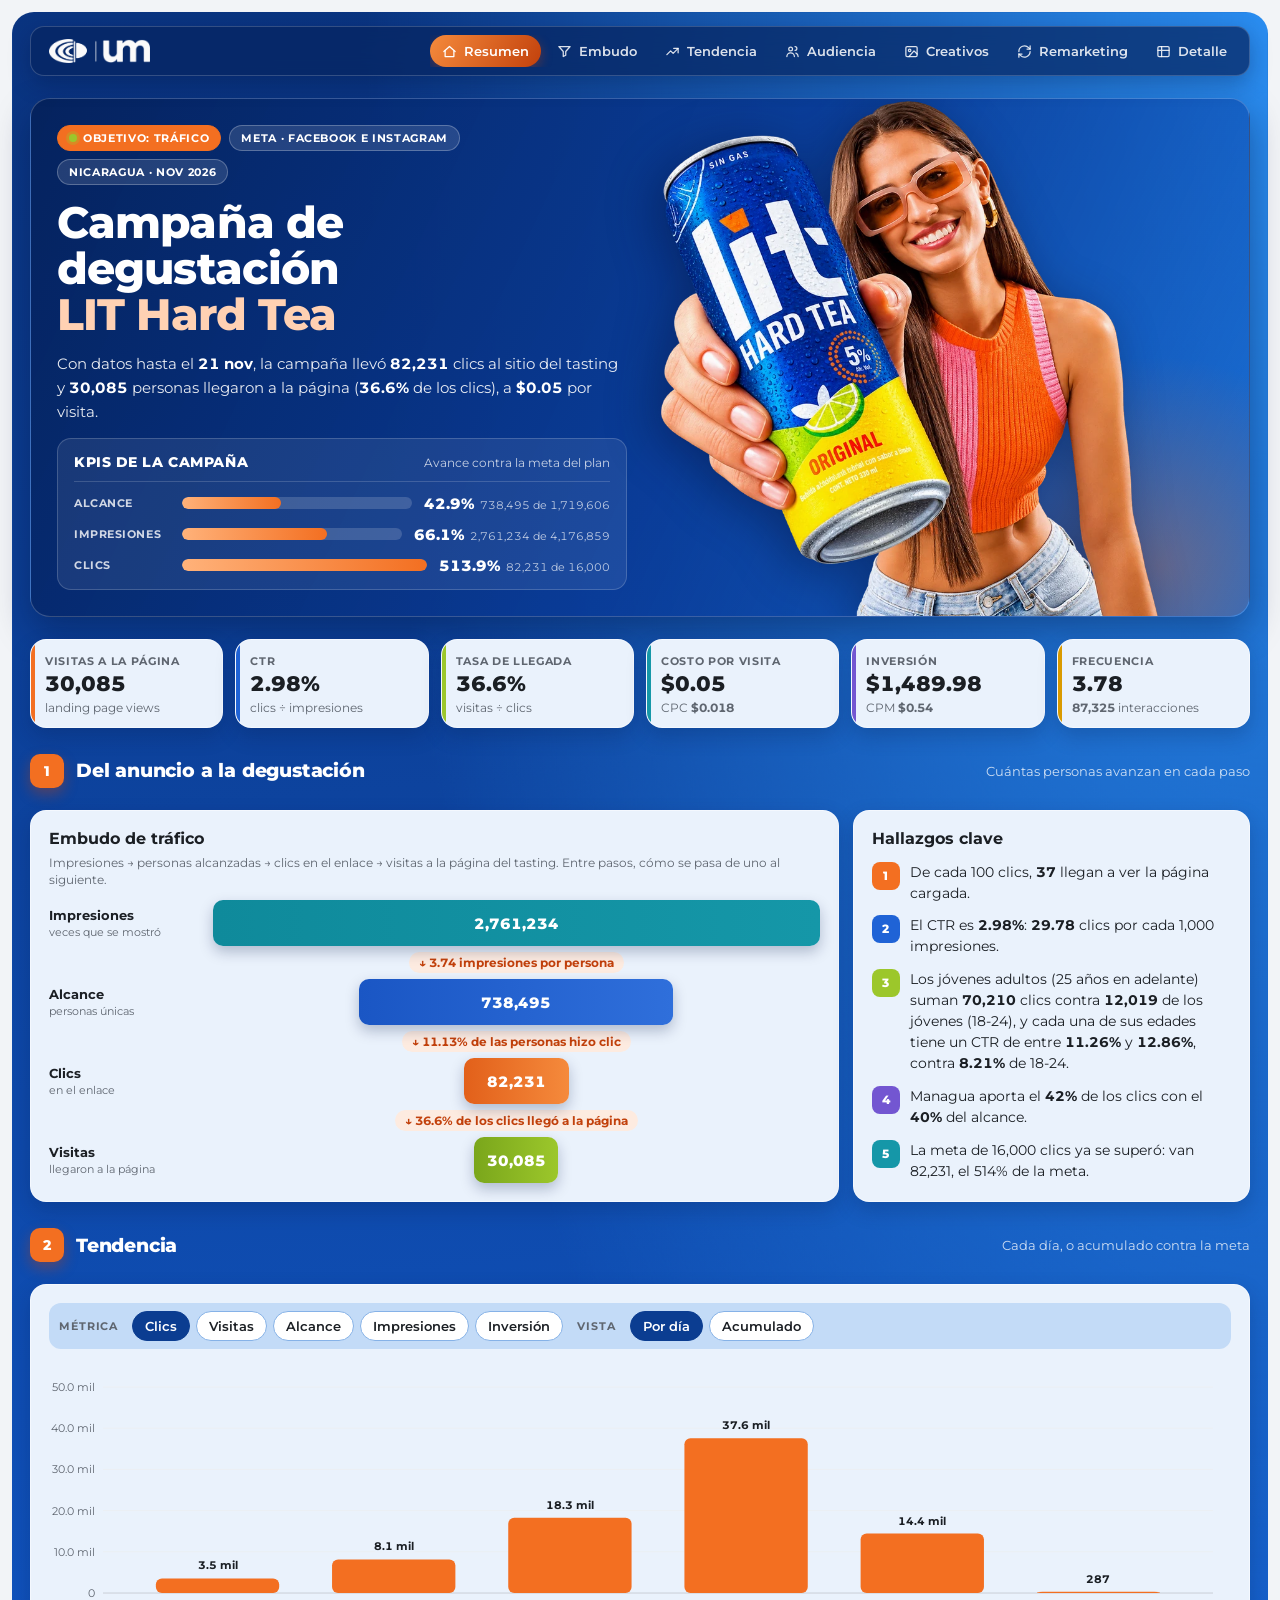
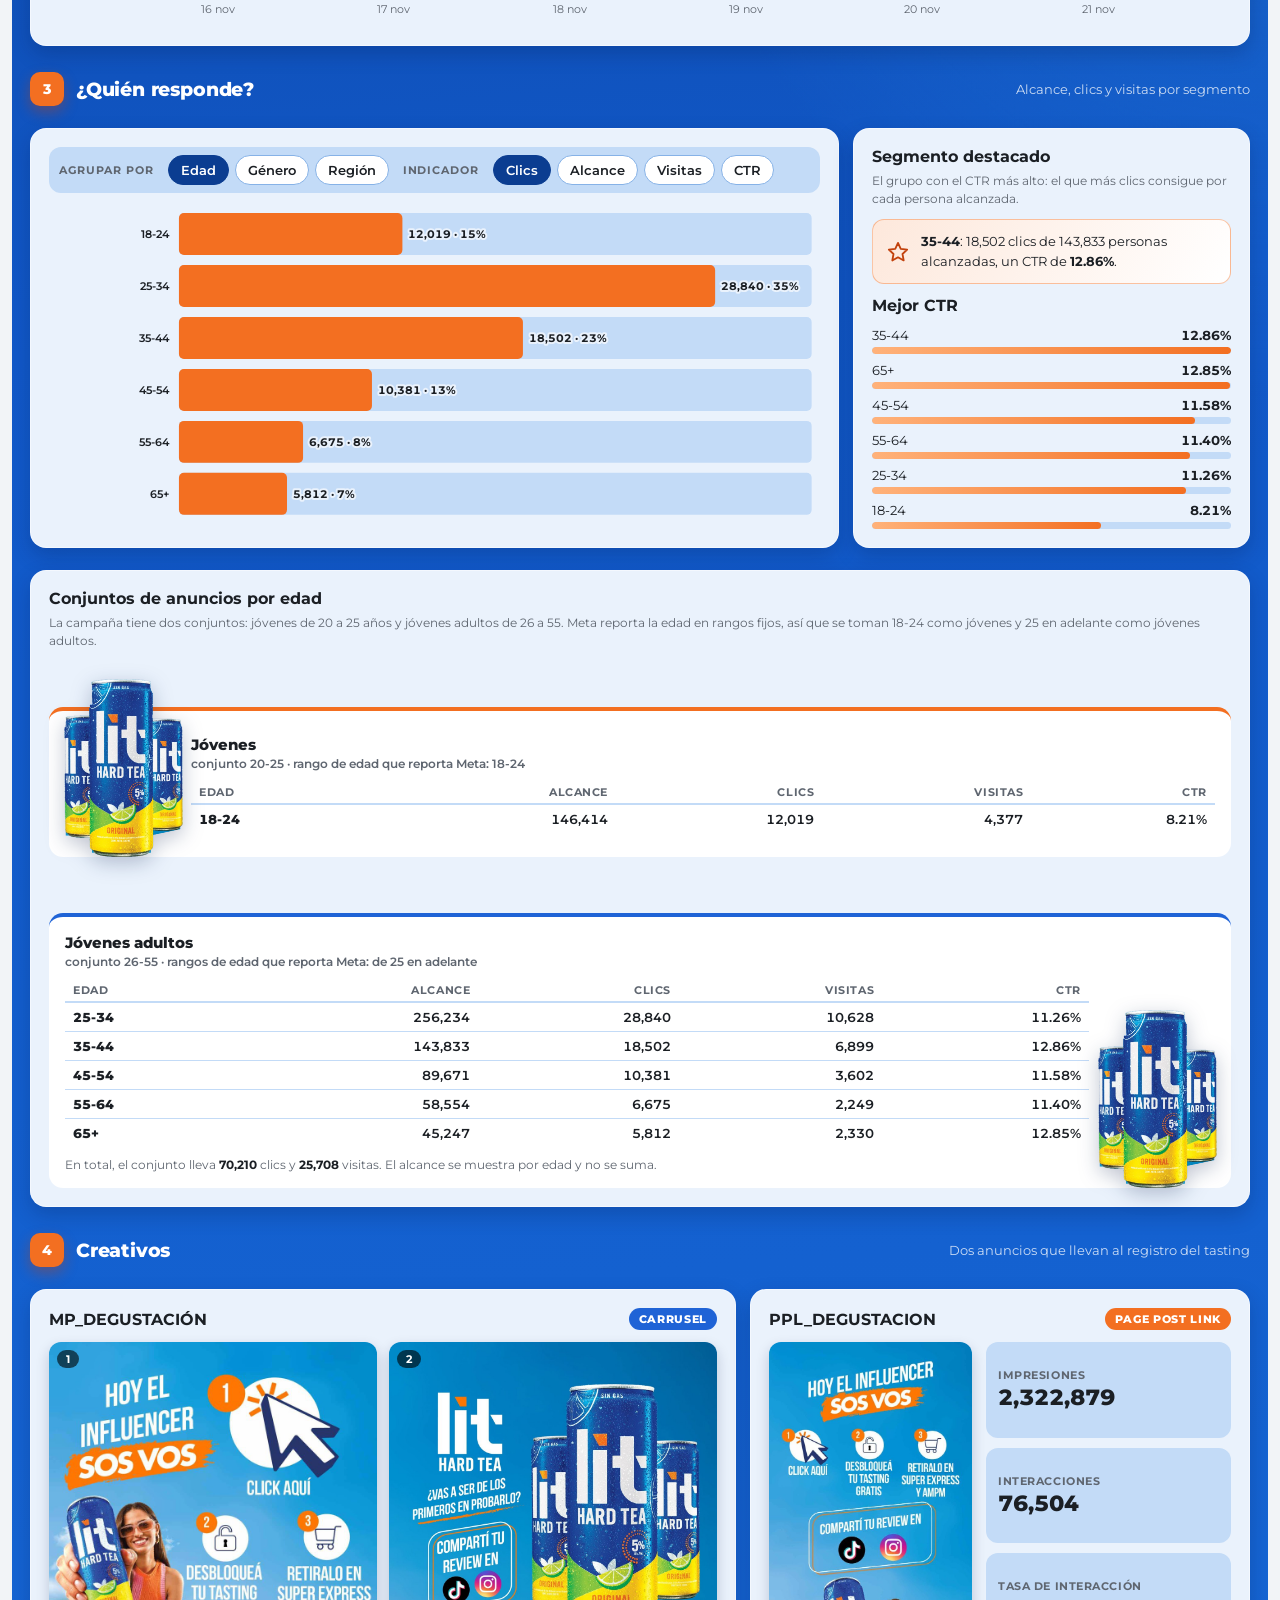
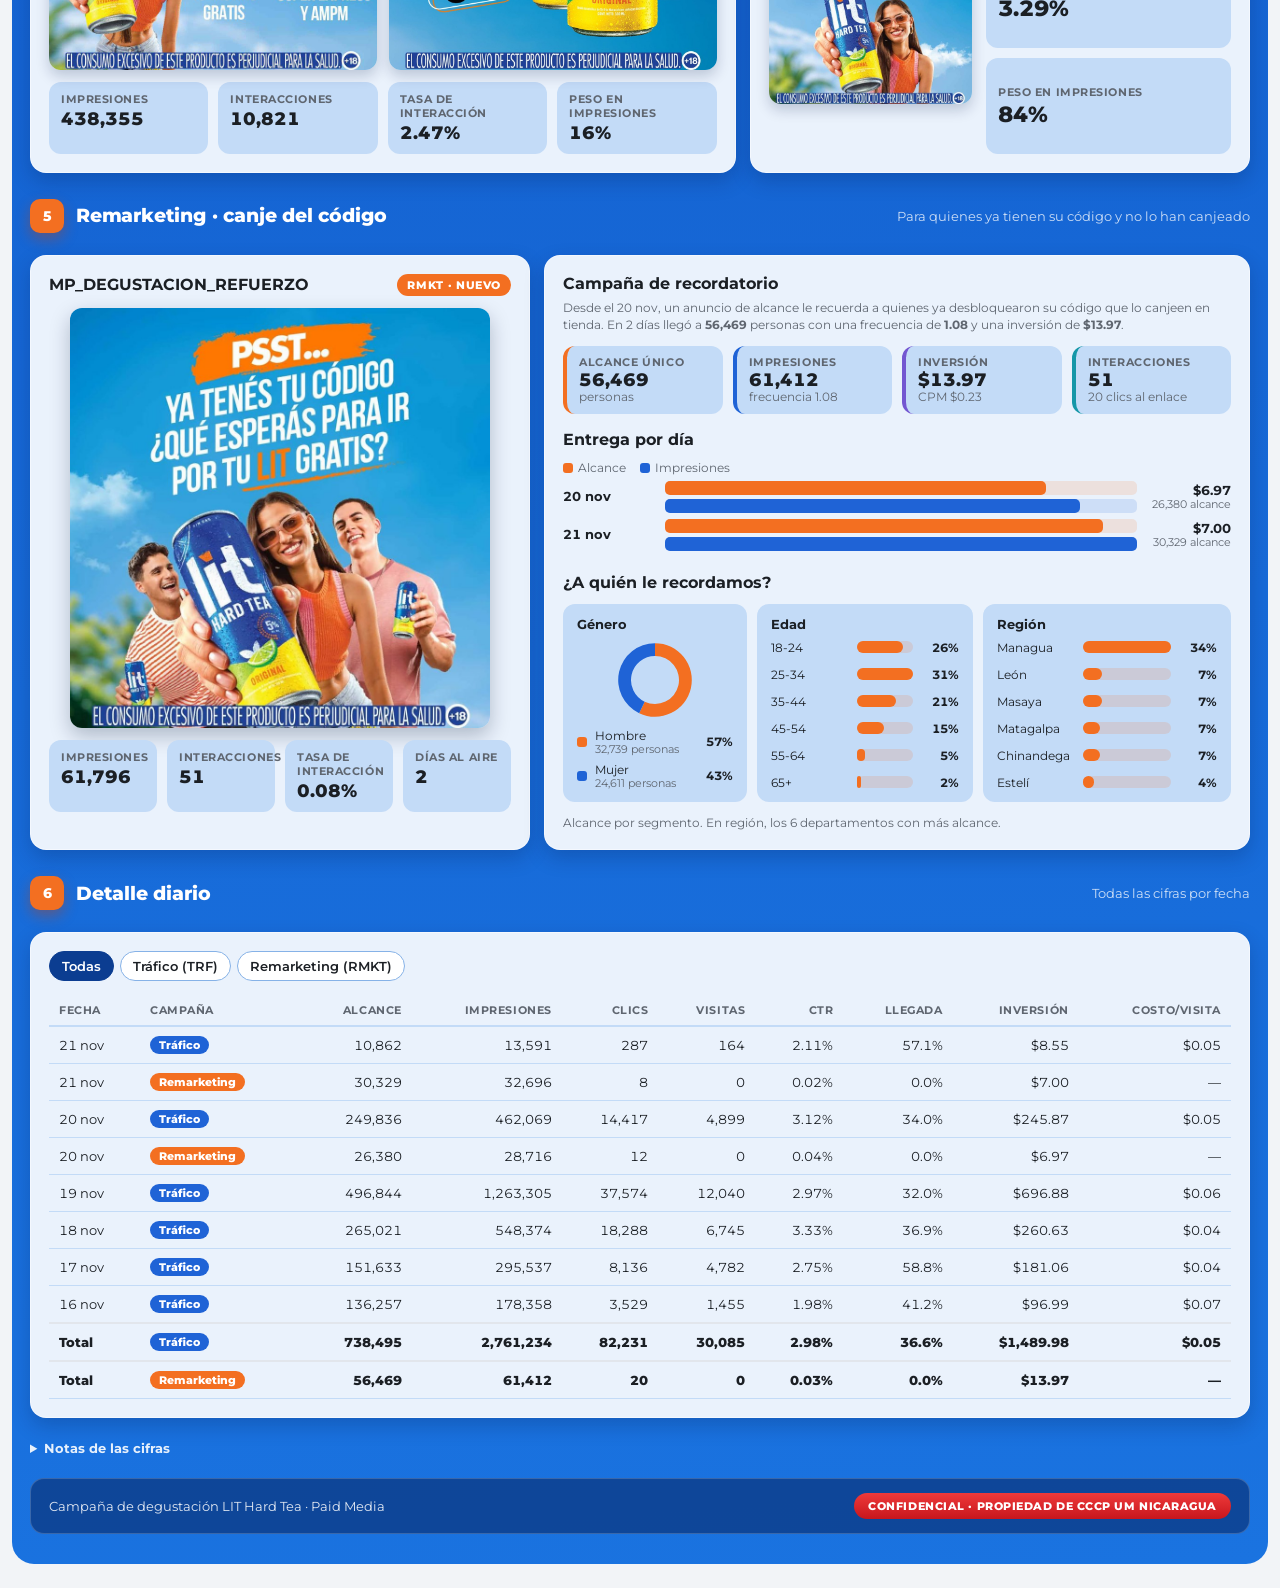
==== degustacion/index.html @ eb4fc333 "Degustación: etiqueta del PPL como Page Post Link Co-Authored-By: Claude Opus 5.5 <noreply@anthropic" ====
<!doctype html><html lang="es"><head><meta charset="utf-8"><meta name="viewport" content="width=device-width, initial-scale=1">
<title>Campaña de degustación LIT Hard Tea · CCCP UM</title>
<meta name="description" content="Resultados de la campaña de degustación (tráfico) de LIT Hard Tea en Facebook e Instagram, Nicaragua, noviembre 2026.">
<meta property="og:type" content="website">
<meta property="og:title" content="Campaña de degustación LIT Hard Tea · CCCP UM">
<meta property="og:description" content="Resultados de la campaña de degustación (tráfico) de LIT Hard Tea en Facebook e Instagram, Nicaragua, noviembre 2026.">
<meta property="og:image" content="https://alexanderperez0510like-cmyk.github.io/LIT-Hard-Tea/degustacion/vista-previa.jpg">
<meta property="og:image:width" content="1200">
<meta property="og:image:height" content="630">
<meta name="twitter:card" content="summary_large_image">
<meta name="robots" content="noindex,nofollow">
<link rel="preconnect" href="https://fonts.googleapis.com">
<link rel="preconnect" href="https://fonts.gstatic.com" crossorigin>
<link rel="stylesheet" href="https://fonts.googleapis.com/css2?family=Montserrat:wght@400;500;600;700;800&display=swap">
<style>
html, body, button, input, select, textarea, table, svg text { font-family: "Montserrat", system-ui, -apple-system, "Segoe UI", sans-serif; }

:root {
  --color-fg: #1b1f24; --color-fg-muted: #5f6670; --color-bg: #f2f4f7; --color-panel: #ffffff; --color-border-line: #e2e6ec;
  --color-ok: #1f9d55; --color-warn: #c98a00; --color-bad: #d64545;
  --font-anthropic-sans: "Montserrat", system-ui, -apple-system, "Segoe UI", sans-serif; --font-anthropic-serif: "Montserrat", system-ui, -apple-system, "Segoe UI", sans-serif;
  --cds-font-size-caption: 12px; --cds-font-size-body: 14px; --cds-font-size-heading: 16px; --cds-font-size-title: 30px; --cds-font-weight-medium: 600;
  --cds-gap-xs: 4px; --cds-gap-sm: 8px; --cds-gap-md: 14px; --cds-gap-lg: 22px; --cds-gap-xl: 32px;
  --cds-pad-xs: 4px; --cds-pad-sm: 8px; --cds-pad-md: 14px; --cds-pad-lg: 18px; --cds-pad-xl: 28px; --cds-radius: 10px;
  --cds-chart-muted: #b7bec8; --cds-chart-grid: #eceff3; --cds-chart-axis: #c9ced6; --cds-text-secondary: #5f6670;
  --cds-surface-popover: #ffffff; --cds-border: #e2e6ec; --cds-shadow-popover: 0 6px 20px rgba(20, 30, 50, .14);
  color-scheme: light;
}
@media (prefers-color-scheme: dark) {
  :root {
    --color-fg: #e8ebf0; --color-fg-muted: #9aa3ae; --color-bg: #0f1318; --color-panel: #171c23; --color-border-line: #29303a;
    --color-ok: #3cc47a; --color-warn: #e3a92b; --color-bad: #ef6b6b;
    --cds-chart-muted: #4a525d; --cds-chart-grid: #232a33; --cds-chart-axis: #39414c; --cds-text-secondary: #9aa3ae;
    --cds-surface-popover: #1f252d; --cds-border: #323a45; --cds-shadow-popover: 0 6px 20px rgba(0, 0, 0, .5);
    color-scheme: dark;
  }
}
html, body { margin: 0; background: var(--color-bg); color: var(--color-fg); font-family: var(--font-anthropic-sans); font-size: var(--cds-font-size-body); }
#dash-root { max-width: none; margin: 0; padding: 12px max(12px, env(safe-area-inset-right, 0px)) 24px max(12px, env(safe-area-inset-left, 0px)); }
.dash-skeleton { color: transparent !important; background: var(--color-border-line); border-radius: 4px; }
.lit-footer { margin-top: 24px; font-size: 12px; color: var(--color-fg-muted); text-align: center; }
</style></head><body><script src="d3.min.js"></script><script>
(() => {
  window.RMKT = {"diario": [{"fecha": "2026-11-20", "alcance": 26380, "impresiones": 28716, "interacciones": 30, "cpm": 0.24, "clics": 12, "visitas": 0, "costo": 6.97}, {"fecha": "2026-11-21", "alcance": 30329, "impresiones": 32696, "interacciones": 21, "cpm": 0.21, "clics": 8, "visitas": 0, "costo": 7.0}], "acumulado": {"alcance": 56469, "frecuencia": 1.08, "cpm": 0.23}, "creativos": [{"fecha": "2026-11-20", "anuncio": "MP_DEGUSTACION_REFUERZO", "alcance": 26380, "impresiones": 28717, "interacciones": 30}, {"fecha": "2026-11-21", "anuncio": "MP_DEGUSTACION_REFUERZO", "alcance": 30790, "impresiones": 33079, "interacciones": 21}], "audiencia": [{"dimension": "Género", "segmento": "Hombre", "alcance": 32739, "clics": 11}, {"dimension": "Género", "segmento": "Mujer", "alcance": 24611, "clics": 8}, {"dimension": "Género", "segmento": "Desconocido", "alcance": 200, "clics": 1}, {"dimension": "Edad", "segmento": "25-34", "alcance": 18327, "clics": 3}, {"dimension": "Edad", "segmento": "18-24", "alcance": 15201, "clics": 10}, {"dimension": "Edad", "segmento": "35-44", "alcance": 12710, "clics": 5}, {"dimension": "Edad", "segmento": "45-54", "alcance": 8825, "clics": 1}, {"dimension": "Edad", "segmento": "55-64", "alcance": 2813, "clics": 1}, {"dimension": "Edad", "segmento": "65+", "alcance": 1355, "clics": 0}, {"dimension": "Región", "segmento": "Managua", "alcance": 20335, "clics": 7}, {"dimension": "Región", "segmento": "León", "alcance": 4402, "clics": 0}, {"dimension": "Región", "segmento": "Masaya", "alcance": 4400, "clics": 2}, {"dimension": "Región", "segmento": "Matagalpa", "alcance": 4087, "clics": 4}, {"dimension": "Región", "segmento": "Chinandega", "alcance": 3916, "clics": 0}, {"dimension": "Región", "segmento": "Estelí", "alcance": 2525, "clics": 1}, {"dimension": "Región", "segmento": "Rivas", "alcance": 2296, "clics": 0}, {"dimension": "Región", "segmento": "Nueva Segovia", "alcance": 2250, "clics": 0}, {"dimension": "Región", "segmento": "Granada", "alcance": 2245, "clics": 2}, {"dimension": "Región", "segmento": "RACCN", "alcance": 2229, "clics": 0}, {"dimension": "Región", "segmento": "RACCS", "alcance": 2078, "clics": 1}, {"dimension": "Región", "segmento": "Jinotega", "alcance": 1978, "clics": 0}, {"dimension": "Región", "segmento": "Carazo", "alcance": 1914, "clics": 1}, {"dimension": "Región", "segmento": "Chontales", "alcance": 1865, "clics": 1}, {"dimension": "Región", "segmento": "Boaco", "alcance": 1331, "clics": 0}, {"dimension": "Región", "segmento": "Madriz", "alcance": 947, "clics": 0}, {"dimension": "Región", "segmento": "Río San Juan", "alcance": 756, "clics": 1}]};
  const RAW = {"diario": "fecha,campana,alcance,impresiones,interacciones,cpm,clics,visitas,costo_por_visita,costo\n2026-11-16,CCN_LIT_TRF_DEGUSTACION_NOV_2026,136257,178358,3878,0.54,3529,1455,0.07,96.99\n2026-11-17,CCN_LIT_TRF_DEGUSTACION_NOV_2026,151633,295537,9065,0.61,8136,4782,0.04,181.06\n2026-11-18,CCN_LIT_TRF_DEGUSTACION_NOV_2026,265021,548374,19366,0.48,18288,6745,0.04,260.63\n2026-11-19,CCN_LIT_TRF_DEGUSTACION_NOV_2026,496844,1263305,39600,0.55,37574,12040,0.06,696.88\n2026-11-20,CCN_LIT_TRF_DEGUSTACION_NOV_2026,249836,462069,15106,0.53,14417,4899,0.05,245.87\n2026-11-21,CCN_LIT_TRF_DEGUSTACION_NOV_2026,10862,13591,310,0.63,287,164,0.05,8.55\n", "acumulado": "alcance_unico,frecuencia,cpm\n738495,3.78,0.54\n", "creativos": "fecha,anuncio,alcance,impresiones,interacciones\n2026-11-16,MP_DEGUSTACIÓN,58299,67742,609\n2026-11-16,MP_DEGUSTACIÓN,31329,34682,943\n2026-11-16,PPL_DEGUSTACION,57203,75934,2326\n2026-11-17,MP_DEGUSTACIÓN,26163,29350,709\n2026-11-17,MP_DEGUSTACIÓN,24147,26725,793\n2026-11-17,PPL_DEGUSTACION,141406,239462,7563\n2026-11-18,MP_DEGUSTACIÓN,28394,32826,1054\n2026-11-18,MP_DEGUSTACIÓN,30545,35836,1256\n2026-11-18,PPL_DEGUSTACION,285219,479712,17056\n2026-11-19,MP_DEGUSTACIÓN,46626,56258,1647\n2026-11-19,MP_DEGUSTACIÓN,77489,92344,2286\n2026-11-19,PPL_DEGUSTACION,558128,1114703,35667\n2026-11-20,MP_DEGUSTACIÓN,25077,28816,625\n2026-11-20,MP_DEGUSTACIÓN,24977,29089,842\n2026-11-20,PPL_DEGUSTACION,245982,404164,13639\n2026-11-21,MP_DEGUSTACIÓN,3861,4687,57\n2026-11-21,PPL_DEGUSTACION,7209,8904,253\n", "audiencia": "dimension,segmento,alcance,clics,visitas\nGénero,Mujer,407200,45715,16007\nGénero,Hombre,331098,36123,13915\nGénero,Desconocido,3752,393,163\nEdad,25-34,256234,28840,10628\nEdad,18-24,146414,12019,4377\nEdad,35-44,143833,18502,6899\nEdad,45-54,89671,10381,3602\nEdad,55-64,58554,6675,2249\nEdad,65+,45247,5812,2330\nRegión,Managua,305727,34867,0\nRegión,Masaya,61656,7294,0\nRegión,León,51451,5544,0\nRegión,Chinandega,45288,4650,0\nRegión,Matagalpa,42078,4272,0\nRegión,Estelí,30946,3007,0\nRegión,Rivas,28618,2923,0\nRegión,Granada,28488,3186,0\nRegión,Carazo,25266,2498,0\nRegión,Chontales,23713,1986,0\nRegión,RACCS,23324,2263,0\nRegión,RACCN,20487,2707,0\nRegión,Nueva Segovia,20028,2117,0\nRegión,Jinotega,19177,1984,0\nRegión,Boaco,13814,1334,0\nRegión,Madriz,8529,796,0\nRegión,Río San Juan,7626,785,0\nRegión,Desconocido,148,18,0\n"};
  const DS = {};
  for (const k in RAW) DS[k] = d3.csvParse(RAW[k]);
  const calcs = [], draws = {}, onDatas = [];
  window.dash = {
    colors: ['var(--lit-blue)', 'var(--lit-orange)', 'var(--lit-green)', 'var(--lit-purple)', 'var(--lit-amber)'],
    calc: (id, o) => calcs.push([id, o]),
    loader: () => {},
    data: (id) => DS[id] === undefined ? { status: 'missing', data: [] } : { status: 'ok', data: DS[id] },
    draw: (name, fn) => { if (fn === undefined) { document.querySelectorAll('[data-draw="' + name + '"]').forEach((el) => draws[name] && draws[name](el)); return; } draws[name] = typeof fn === 'function' ? fn : (fn.update || fn.mount); },
    onData: (fn) => onDatas.push(fn),
    setLink: () => {}, params: () => ({}), setParams: () => {}, resetParams: () => {}, refresh: () => {}
  };
  const drawAll = () => {
    onDatas.forEach((fn) => fn());
    document.querySelectorAll('[data-draw]').forEach((el) => {
      if (el.closest('[hidden]')) return;
      const fn = draws[el.dataset.draw];
      if (fn) { try { fn(el); el.classList.remove('dash-skeleton'); } catch (e) { console.error(el.dataset.draw, e); } }
    });
  };
  window.addEventListener('DOMContentLoaded', () => {
    for (const [id, o] of calcs) DS[id] = o.fn(...o.inputs.map((i) => DS[i] ?? []));
    drawAll();
    let w = window.innerWidth, t;
    window.addEventListener('resize', () => { clearTimeout(t); t = setTimeout(() => { if (window.innerWidth !== w) { w = window.innerWidth; drawAll(); } }, 150); });
  });
})();
</script><div id="dash-root"><meta name="dash-one-writer">
<link rel="stylesheet" href="assets.css?v=1117c">
<style>
@import url('https://fonts.googleapis.com/css2?family=Montserrat:wght@400;500;600;700;800&display=swap');
.dg { --font-anthropic-sans: "Montserrat", system-ui, -apple-system, "Segoe UI", sans-serif; --font-anthropic-serif: var(--font-anthropic-sans);
  --dg-fb: #1877f2; --dg-ig: #d62976; --dg-or: #f36f21; --dg-or2: #c2410c; --dg-lime: #9cc72b; --dg-blue: #1f63d6; --dg-navy: #0b3d91; --dg-teal: #1597a8; --dg-purple: #7356d1; --dg-amber: #d99a00;
  --dg-panel: color-mix(in srgb, var(--color-panel) 90%, #2a7de1); --dg-track: color-mix(in srgb, var(--color-panel) 72%, #2a7de1); --dg-r: 16px;
  font-family: var(--font-anthropic-sans); color: var(--color-fg); container-type: inline-size; position: relative; isolation: isolate;
  background: radial-gradient(120% 70% at 100% 0%, #2a8df0 0%, rgba(42, 141, 240, 0) 60%), linear-gradient(175deg, #0a3480 0%, #1158c8 40%, #1a73e0 100%);
  border-radius: 22px; padding: 14px 18px 30px; display: flex; flex-direction: column; gap: 22px; }
.dg *, .dg *::before, .dg *::after { box-sizing: border-box; }
.dg button, .dg select { font-family: inherit; }
.dg-top { position: sticky; top: env(safe-area-inset-top, 0px); z-index: 6; display: flex; align-items: center; gap: 14px; padding: 8px 10px 8px 16px; border-radius: 14px; background: rgba(6, 36, 96, .72); backdrop-filter: blur(10px); -webkit-backdrop-filter: blur(10px); border: 1px solid rgba(255, 255, 255, .18); box-shadow: 0 8px 22px rgba(2, 18, 60, .3); }
.dg-logo { width: 104px; aspect-ratio: 480 / 114; flex: none; background-size: contain; background-repeat: no-repeat; background-position: center; }
.dg-links { display: flex; gap: 4px; overflow-x: auto; scrollbar-width: none; margin-left: auto; }
.dg-links::-webkit-scrollbar { display: none; }
.dg-link { display: inline-flex; align-items: center; gap: 7px; white-space: nowrap; padding: 8px 12px; border-radius: 999px; color: rgba(255, 255, 255, .86); text-decoration: none; font-size: 13px; font-weight: 600; }
.dg-link svg { width: 15px; height: 15px; fill: none; stroke: currentColor; stroke-width: 2; stroke-linecap: round; stroke-linejoin: round; }
.dg-link:hover { background: rgba(255, 255, 255, .12); color: #fff; }
.dg-link.on { background: linear-gradient(120deg, #f58a3c, var(--dg-or2)); color: #fff; box-shadow: 0 4px 12px rgba(194, 65, 12, .4); }
.dg-link:focus-visible, .dg-chip:focus-visible, .dg-car-btn:focus-visible, .dg-dot:focus-visible { outline: 2px solid #fff; outline-offset: 2px; }
@container (max-width: 760px) { .dg-logo { width: 78px; } .dg-link span { display: none; } .dg-link { padding: 8px 10px; } }
.dg-hero { scroll-margin-top: 80px; display: grid; grid-template-columns: minmax(0, 1fr) minmax(0, 1fr); gap: 26px; align-items: center; padding: 26px; border-radius: 20px; position: relative; overflow: hidden;
  background: linear-gradient(115deg, rgba(5, 34, 92, .96) 0%, rgba(9, 58, 150, .9) 55%, rgba(18, 98, 205, .55) 100%); border: 1px solid rgba(255, 255, 255, .2); box-shadow: 0 14px 34px rgba(2, 18, 60, .38); }
.dg-hero::after { content: ""; position: absolute; right: -120px; bottom: -160px; width: 420px; height: 420px; border-radius: 50%; background: radial-gradient(closest-side, rgba(243, 111, 33, .35), rgba(243, 111, 33, 0)); z-index: 0; pointer-events: none; }
.dg-hero > * { position: relative; z-index: 1; }
.dg-hero-txt { display: flex; flex-direction: column; gap: 14px; color: #fff; min-width: 0; }
.dg-badges { display: flex; flex-wrap: wrap; gap: 8px; }
.dg-badge { display: inline-flex; align-items: center; gap: 6px; padding: 5px 11px; border-radius: 999px; font-size: 11px; font-weight: 700; letter-spacing: .06em; text-transform: uppercase; background: rgba(255, 255, 255, .12); border: 1px solid rgba(255, 255, 255, .25); }
.dg-badge.or { background: var(--dg-or); border-color: var(--dg-or); }
.dg-badge i { width: 8px; height: 8px; border-radius: 50%; background: var(--dg-lime); box-shadow: 0 0 0 3px rgba(156, 199, 43, .3); }
.dg-h1 { margin: 0; font-size: clamp(26px, 4.4cqi, 44px); line-height: 1.05; font-weight: 800; letter-spacing: -.02em; }
.dg-h1 span { display: block; color: #ffd1b3; }
.dg-take { margin: 0; font-size: 15px; line-height: 1.6; color: rgba(255, 255, 255, .9); max-width: 62ch; }
.dg-take b { color: #fff; font-weight: 700; font-variant-numeric: tabular-nums; }
.dg-goals-box { display: flex; flex-direction: column; gap: 12px; background: rgba(255, 255, 255, .08); border: 1px solid rgba(255, 255, 255, .18); border-radius: 14px; padding: 14px 16px; }
.dg-goals-h { display: flex; align-items: baseline; justify-content: space-between; gap: 10px; flex-wrap: wrap; padding-bottom: 10px; border-bottom: 1px solid rgba(255, 255, 255, .16); }
.dg-goals-h span { font-size: 14px; font-weight: 800; letter-spacing: .04em; text-transform: uppercase; color: #fff; }
.dg-goals-h small { font-size: 12px; color: rgba(255, 255, 255, .75); }
.dg-goals { display: flex; flex-direction: column; gap: 12px; }
.dg-goal { display: grid; grid-template-columns: 96px minmax(0, 1fr) auto; gap: 12px; align-items: center; font-size: 12px; }
.dg-goal-l { font-weight: 700; letter-spacing: .05em; text-transform: uppercase; font-size: 11px; color: rgba(255, 255, 255, .8); }
.dg-goal-bar { position: relative; height: 12px; border-radius: 6px; background: rgba(255, 255, 255, .16); overflow: hidden; }
.dg-goal-bar > span { position: absolute; inset: 0 auto 0 0; border-radius: 6px; background: linear-gradient(90deg, #ffb27a, var(--dg-or)); }
.dg-goal-v { text-align: right; font-variant-numeric: tabular-nums; white-space: nowrap; }
.dg-goal-v b { font-size: 15px; font-weight: 800; color: #fff; margin-right: 6px; }
.dg-goal-v small { color: rgba(255, 255, 255, .72); font-size: 11px; }
@container (max-width: 560px) { .dg-goal { grid-template-columns: minmax(0, 1fr) auto; gap: 6px 10px; } .dg-goal-bar { grid-column: 1 / -1; grid-row: 2; } }
.dg-car { display: flex; flex-direction: column; align-items: center; gap: 12px; }
.dg-car-stage { position: relative; width: min(100%, 380px); aspect-ratio: 1 / 1; }
.dg-slide { position: absolute; inset: 0; border-radius: 16px; background-size: cover; background-position: center; border: 5px solid #fff; box-shadow: 0 18px 36px rgba(2, 18, 60, .5); opacity: 0; transform: translateX(14%) rotate(5deg) scale(.88); pointer-events: none; }
.dg-slide.on { opacity: 1; transform: none; pointer-events: auto; z-index: 2; }
.dg-slide.prev { opacity: .55; transform: translateX(-12%) rotate(-6deg) scale(.86); z-index: 1; }
@media (prefers-reduced-motion: no-preference) { .dg-slide { transition: transform .5s cubic-bezier(.2, .8, .2, 1), opacity .5s ease; } }
.dg-car-ctl { display: flex; align-items: center; gap: 12px; }
.dg-car-btn { width: 38px; height: 38px; border-radius: 50%; border: 0; background: #fff; color: var(--dg-navy); display: grid; place-items: center; cursor: pointer; box-shadow: 0 6px 14px rgba(2, 18, 60, .35); }
.dg-car-btn svg { width: 18px; height: 18px; fill: none; stroke: currentColor; stroke-width: 2.4; stroke-linecap: round; stroke-linejoin: round; }
.dg-dots { display: flex; gap: 8px; }
.dg-dot { width: 10px; height: 10px; padding: 0; border-radius: 999px; border: 0; background: rgba(255, 255, 255, .45); cursor: pointer; }
.dg-dot.on { width: 26px; background: var(--dg-or); }
.dg-car-cap { margin: 0; color: rgba(255, 255, 255, .85); font-size: 12px; text-align: center; }
@container (max-width: 820px) { .dg-hero { grid-template-columns: 1fr; padding: 20px; } .dg-car-stage { width: min(100%, 320px); } }
.dg-chica { position: absolute; right: 5%; bottom: 0; height: 100%; width: 45%; background-size: contain; background-repeat: no-repeat; background-position: center bottom; filter: drop-shadow(-10px 8px 24px rgba(2, 18, 60, .45)); pointer-events: none; }
@container (max-width: 820px) { .dg-chica { position: relative; right: auto; height: 300px; width: 100%; justify-self: center; margin: 0 0 -20px; } }
.dg-kpis { display: grid; grid-template-columns: repeat(6, minmax(0, 1fr)); gap: 12px; }
.dg-kpi { --c: var(--dg-blue); position: relative; overflow: hidden; background: var(--dg-panel); border: 1px solid rgba(255, 255, 255, .45); border-radius: var(--dg-r); padding: 14px 14px 12px; display: flex; flex-direction: column; gap: 4px; box-shadow: 0 8px 20px rgba(2, 24, 70, .22); min-width: 0; }
.dg-kpi::before { content: ""; position: absolute; left: 0; top: 0; bottom: 0; width: 4px; background: var(--c); }
.dg-kpi-l { font-size: 11px; font-weight: 700; letter-spacing: .06em; text-transform: uppercase; color: var(--color-fg-muted); }
.dg-kpi-v { font-size: 1.5rem; font-weight: 800; line-height: 1.15; font-variant-numeric: tabular-nums; }
.dg-kpi-s { font-size: 12px; color: var(--color-fg-muted); font-variant-numeric: tabular-nums; }
.k-or { --c: var(--dg-or); } .k-lime { --c: var(--dg-lime); } .k-teal { --c: var(--dg-teal); } .k-pur { --c: var(--dg-purple); } .k-amb { --c: var(--dg-amber); } .k-blue { --c: var(--dg-blue); }
@container (max-width: 980px) { .dg-kpis { grid-template-columns: repeat(3, minmax(0, 1fr)); } }
@container (max-width: 520px) { .dg-kpis { grid-template-columns: repeat(2, minmax(0, 1fr)); } }
.dg-sec { display: flex; align-items: center; gap: 12px; scroll-margin-top: 80px; margin-top: 4px; }
.dg-sec-n { width: 34px; height: 34px; flex: none; border-radius: 10px; display: grid; place-items: center; background: var(--dg-or); color: #fff; font-weight: 800; font-size: 14px; box-shadow: 0 6px 14px rgba(194, 65, 12, .4); }
.dg-sec h2 { margin: 0; color: #fff; font-size: 1.35rem; font-weight: 800; letter-spacing: -.01em; }
.dg-sec p { margin: 0 0 0 auto; color: rgba(255, 255, 255, .78); font-size: 13px; text-align: right; }
@container (max-width: 620px) { .dg-sec p { display: none; } }
.dg-grid { display: grid; grid-template-columns: repeat(12, minmax(0, 1fr)); gap: 14px; }
.g4 { grid-column: span 4; } .g5 { grid-column: span 5; } .g7 { grid-column: span 7; } .g8 { grid-column: span 8; } .g12 { grid-column: span 12; }
@container (max-width: 900px) { .g4, .g5, .g7, .g8 { grid-column: span 12; } }
.dg-card { background: var(--dg-panel); border: 1px solid rgba(255, 255, 255, .45); border-radius: var(--dg-r); padding: 18px; display: flex; flex-direction: column; gap: 12px; min-width: 0; box-shadow: 0 8px 20px rgba(2, 24, 70, .22); }
.dg-card h3 { margin: 0; font-size: 16px; font-weight: 700; }
.dg-sub { margin: -6px 0 0; font-size: 12px; color: var(--color-fg-muted); line-height: 1.45; }
.dg-ctl { display: flex; flex-wrap: wrap; gap: 8px 14px; align-items: center; background: var(--dg-track); border-radius: 12px; padding: 8px 10px; }
.dg-ctl-l { font-size: 11px; font-weight: 700; letter-spacing: .08em; text-transform: uppercase; color: var(--color-fg-muted); }
.dg-chips { display: flex; flex-wrap: wrap; gap: 6px; }
.dg-chip { border: 1px solid color-mix(in srgb, var(--color-border-line) 50%, #2a7de1); background: var(--color-panel); color: var(--color-fg); border-radius: 999px; padding: 6px 12px; font-size: 13px; font-weight: 600; cursor: pointer; }
.dg-chip:hover { border-color: var(--dg-or); }
.dg-chip[hidden] { display: none; }
.dg-sets { display: grid; grid-template-columns: repeat(2, minmax(0, 1fr)); gap: 12px; }
.dg-sets { margin-top: 46px; row-gap: 56px; grid-template-columns: 1fr !important; }
.dg-ed { width: 100%; border-collapse: collapse; font-size: 13px; font-variant-numeric: tabular-nums; }
.dg-ed th { text-align: right; font-size: 11px; font-weight: 700; letter-spacing: .05em; text-transform: uppercase; color: var(--color-fg-muted); padding: 4px 8px; border-bottom: 2px solid var(--dg-track); }
.dg-ed td { text-align: right; padding: 6px 8px; border-bottom: 1px solid var(--dg-track); font-weight: 600; }
.dg-ed th:first-child, .dg-ed td:first-child { text-align: left; }
.dg-ed td:first-child { font-weight: 800; }
.dg-ed tr:last-child td { border-bottom: 0; }
.dg-set-tot { margin: 0; font-size: 12px; color: var(--color-fg-muted); }
.dg-set-tot b { color: var(--color-fg); }
.dg-set { --fw: 140px; position: relative; border-radius: 14px; padding: 16px 16px 16px calc(var(--fw) + 22px); min-height: 150px; background: var(--color-panel); border-top: 4px solid var(--c); display: flex; align-items: center; }
.dg-set.der { padding: 16px calc(var(--fw) + 22px) 16px 16px; }
.dg-set-foto { position: absolute; left: 14px; bottom: 0; width: var(--fw); height: 178px; background-size: contain; background-repeat: no-repeat; background-position: center bottom; filter: drop-shadow(0 6px 10px rgba(2, 24, 70, .25)); pointer-events: none; }
.dg-set.der .dg-set-foto { left: auto; right: 14px; }
.dg-set-body { display: flex; flex-direction: column; gap: 10px; min-width: 0; flex: 1; }
.dg-rank { display: flex; flex-direction: column; gap: 8px; flex: 1; justify-content: space-evenly; }
.dg-rank-r { display: grid; grid-template-columns: minmax(0, 1fr) auto; gap: 4px 10px; align-items: center; font-size: 13px; }
.dg-rank-r b { font-variant-numeric: tabular-nums; }
.dg-rank-bar { grid-column: 1 / -1; height: 7px; border-radius: 4px; background: var(--dg-track); overflow: hidden; }
.dg-rank-bar span { display: block; height: 100%; border-radius: 4px; background: linear-gradient(90deg, #ffb27a, var(--dg-or)); }
.dg-set h4 { margin: 0; font-size: 15px; font-weight: 800; }
.dg-set h4 small { display: block; font-size: 12px; font-weight: 600; color: var(--color-fg-muted); margin-top: 2px; }
.dg-set-grid { display: grid; grid-template-columns: repeat(4, minmax(0, 1fr)); gap: 8px; }
.dg-set-grid span { display: flex; flex-direction: column; gap: 2px; font-size: 11px; font-weight: 700; letter-spacing: .04em; text-transform: uppercase; color: var(--color-fg-muted); }
.dg-set-grid b { font-size: 17px; font-weight: 800; color: var(--color-fg); letter-spacing: 0; text-transform: none; font-variant-numeric: tabular-nums; }
@container (max-width: 700px) { .dg-sets { grid-template-columns: 1fr; } .dg-set-grid { grid-template-columns: repeat(2, minmax(0, 1fr)); } }
.det-tag { display: inline-block; font-size: 11px; font-weight: 800; padding: 2px 9px; border-radius: 999px; color: #fff; background: var(--dg-blue); white-space: nowrap; }
.det-tag.rmkt { background: var(--dg-or); }
.det-tot td { font-weight: 800; border-top: 2px solid var(--color-border-line); }
#det-camp { margin-bottom: 2px; }
#card-detalle th:nth-child(2), #card-detalle td:nth-child(2) { text-align: left; }
.dg-chip[aria-pressed="true"] { background: var(--dg-navy); border-color: var(--dg-navy); color: #fff; }
.dg-chart { position: relative; width: 100%; min-height: 240px; }
.dg-chart svg { display: block; width: 100%; height: auto; overflow: visible; }
.dg-chart text { font-family: var(--font-anthropic-sans); font-size: 11px; fill: var(--cds-text-secondary); }
.dg-chart .v { fill: var(--color-fg); font-weight: 700; font-variant-numeric: tabular-nums; }
.dg-chart .halo { paint-order: stroke; stroke: var(--dg-panel); stroke-width: 4px; stroke-linejoin: round; }
.dg-tip { position: absolute; z-index: 4; pointer-events: none; background: var(--cds-surface-popover); border: 1px solid var(--cds-border); box-shadow: var(--cds-shadow-popover); border-radius: 8px; padding: 7px 10px; font-size: 12px; line-height: 1.45; white-space: nowrap; font-variant-numeric: tabular-nums; }
.dg-funnel { display: flex; flex-direction: column; gap: 6px; }
.dg-step { display: grid; grid-template-columns: 150px minmax(0, 1fr); gap: 14px; align-items: center; }
.dg-step-l { display: flex; flex-direction: column; gap: 2px; }
.dg-step-l b { font-size: 13px; }
.dg-step-l small { font-size: 11px; color: var(--color-fg-muted); }
.dg-step-bar { position: relative; height: 46px; display: flex; justify-content: center; }
.dg-step-fill { height: 100%; border-radius: 10px; display: flex; align-items: center; justify-content: center; color: #fff; font-weight: 800; font-size: 15px; font-variant-numeric: tabular-nums; min-width: 84px; box-shadow: 0 6px 14px rgba(2, 24, 70, .25); }
@media (prefers-reduced-motion: no-preference) { .dg-step-fill { transition: width .6s ease; } }
.dg-conv { display: grid; grid-template-columns: 150px minmax(0, 1fr); gap: 14px; }
.dg-conv span { justify-self: center; display: inline-flex; align-items: center; gap: 6px; font-size: 12px; font-weight: 700; color: var(--dg-or2); background: color-mix(in srgb, var(--dg-or) 14%, var(--color-panel)); border-radius: 999px; padding: 3px 10px; font-variant-numeric: tabular-nums; }
@container (max-width: 560px) { .dg-step, .dg-conv { grid-template-columns: 96px minmax(0, 1fr); } }
.dg-list { margin: 0; padding: 0; list-style: none; display: flex; flex-direction: column; gap: 10px; }
.dg-list li { display: grid; grid-template-columns: 28px minmax(0, 1fr); gap: 10px; align-items: start; font-size: 14px; line-height: 1.5; }
.dg-list li > i { width: 28px; height: 28px; border-radius: 8px; display: grid; place-items: center; font-style: normal; font-weight: 800; font-size: 12px; color: #fff; background: var(--c, var(--dg-blue)); }
.dg-list b { font-variant-numeric: tabular-nums; }
#hallazgos .dg-list { flex: 1 1 auto; justify-content: space-evenly; }
.dg-best { display: flex; gap: 12px; align-items: center; border-radius: 12px; padding: 12px 14px; background: linear-gradient(120deg, color-mix(in srgb, var(--dg-or) 16%, var(--color-panel)), var(--color-panel)); border: 1px solid color-mix(in srgb, var(--dg-or) 40%, transparent); font-size: 13px; line-height: 1.5; }
.dg-best svg { width: 22px; height: 22px; flex: none; fill: none; stroke: var(--dg-or2); stroke-width: 2; stroke-linecap: round; stroke-linejoin: round; }
.dg-cre { display: grid; grid-template-columns: repeat(2, minmax(0, 1fr)); gap: 12px; }
.dg-cre-img { aspect-ratio: 1 / 1; border-radius: 12px; background-size: cover; background-position: center; box-shadow: 0 6px 14px rgba(2, 24, 70, .2); position: relative; }
.dg-cre-img span { position: absolute; left: 8px; top: 8px; background: rgba(0, 0, 0, .6); color: #fff; border-radius: 999px; padding: 2px 9px; font-size: 11px; font-weight: 700; }
.dg-stats { display: grid; grid-template-columns: repeat(3, minmax(0, 1fr)); gap: 10px; }
.rm-img { display: block; width: 100%; max-width: 420px; aspect-ratio: 1 / 1; object-fit: cover; border-radius: 12px; margin: 0 auto; box-shadow: 0 8px 20px rgba(3, 18, 52, .25); }
.rm-tiles { display: grid; grid-template-columns: repeat(4, minmax(0, 1fr)); gap: 10px; }
.rm-tile { background: var(--dg-track); border-radius: 12px; padding: 10px 12px; border-left: 4px solid var(--c, var(--dg-or)); }
.rm-tile small { display: block; font-size: 10.5px; font-weight: 700; letter-spacing: .06em; text-transform: uppercase; color: var(--color-fg-muted); }
.rm-tile b { font-size: 1.25rem; font-weight: 800; font-variant-numeric: tabular-nums; }
.rm-tile span { display: block; font-size: 11.5px; color: var(--color-fg-muted); }
.rm-day { display: grid; grid-template-columns: 92px 1fr 84px; gap: 10px; align-items: center; font-size: 12.5px; margin: 6px 0; }
.rm-day .bars { display: grid; gap: 4px; }
.rm-bar { height: 14px; border-radius: 5px; background: color-mix(in srgb, var(--c) 14%, transparent); }
.rm-bar i { display: block; height: 100%; border-radius: 5px; background: var(--c); }
.rm-day b { font-variant-numeric: tabular-nums; text-align: right; }
.rm-day small { color: var(--color-fg-muted); display: block; font-size: 10.5px; }
.rm-keys { display: flex; gap: 14px; font-size: 11.5px; color: var(--color-fg-muted); }
.rm-keys span::before { content: ""; display: inline-block; width: 10px; height: 10px; border-radius: 3px; background: var(--c); margin-right: 5px; vertical-align: -1px; }
.rm-aud { display: grid; grid-template-columns: .85fr 1fr 1.15fr; gap: 10px; }
.rm-ad .dg-ad-h { flex-wrap: wrap; gap: 6px; }
.rm-aud > div { background: var(--dg-track); border-radius: 12px; padding: 12px 14px; }
.rm-aud > div { display: flex; flex-direction: column; }
.rm-rows { flex: 1; display: flex; flex-direction: column; justify-content: space-between; gap: 4px; }
.rm-rows .rm-hb { margin: 0; }
.rm-gen { display: flex; flex-direction: column; }
.rm-gen-b { flex: 1; display: flex; flex-direction: column; align-items: center; justify-content: space-between; gap: 8px; }
.rm-gen-b svg { width: 80px; height: 80px; }
.rm-gen-l { width: 100%; display: grid; gap: 6px; }
.rm-gen-l div { display: grid; grid-template-columns: 10px 1fr auto; gap: 8px; align-items: center; font-size: 12px; }
.rm-gen-l i { width: 10px; height: 10px; border-radius: 3px; }
.rm-gen-l small { display: block; font-size: 10.5px; color: var(--color-fg-muted); }
.rm-gen-l b { font-variant-numeric: tabular-nums; }
.rm-aud h4 { margin: 0 0 8px; font-size: 13px; }
.rm-hb { display: grid; grid-template-columns: 78px 1fr 38px; gap: 8px; align-items: center; font-size: 12px; margin: 5px 0; }
.rm-hb div { height: 12px; border-radius: 999px; background: color-mix(in srgb, var(--dg-or) 15%, transparent); }
.rm-hb div i { display: block; height: 100%; border-radius: inherit; background: var(--dg-or); }
.rm-hb b { text-align: right; font-variant-numeric: tabular-nums; }
@container (max-width: 980px) { .rm-tiles { grid-template-columns: repeat(2, minmax(0, 1fr)); } .rm-aud { grid-template-columns: 1fr; } }
.dg-stat { background: var(--dg-track); border-radius: 12px; padding: 10px 12px; display: flex; flex-direction: column; gap: 2px; }
.dg-stat small { font-size: 11px; font-weight: 700; letter-spacing: .05em; text-transform: uppercase; color: var(--color-fg-muted); }
.dg-stat b { font-size: 18px; font-weight: 800; font-variant-numeric: tabular-nums; }
.dg-ad-h { display: flex; align-items: center; justify-content: space-between; gap: 10px; }
.dg-ad-tag { font-size: 11px; font-weight: 800; letter-spacing: .06em; text-transform: uppercase; padding: 4px 10px; border-radius: 999px; background: var(--dg-blue); color: #fff; white-space: nowrap; }
.dg-ad-tag.nuevo { background: var(--dg-or); }
.dg-stats-4 { grid-template-columns: repeat(4, minmax(0, 1fr)); }
.dg-ppl { display: grid; grid-template-columns: minmax(130px, 44%) minmax(0, 1fr); gap: 14px; flex: 1; }
.dg-ppl-img { aspect-ratio: 9 / 16; border-radius: 12px; background-size: cover; background-position: center; box-shadow: 0 6px 14px rgba(2, 24, 70, .2); align-self: start; width: 100%; }
.dg-ppl-stats { grid-template-columns: 1fr; grid-auto-rows: 1fr; }
.dg-ppl-stats .dg-stat { justify-content: center; }
.dg-ppl-stats .dg-stat b { font-size: 22px; }
@container (max-width: 700px) { .dg-stats-4 { grid-template-columns: repeat(2, minmax(0, 1fr)); } }
.dg-stats-6 { flex: 1; grid-auto-rows: 1fr; }
.dg-stats-6 .dg-stat { justify-content: center; padding: 14px 16px; }
.dg-stats-6 .dg-stat b { font-size: 26px; }
@container (max-width: 560px) { .dg-stats-6 { grid-template-columns: repeat(2, minmax(0, 1fr)); } }
.dg-table-wrap { overflow-x: auto; }
.dg-table { width: 100%; border-collapse: collapse; font-size: 13px; font-variant-numeric: tabular-nums; }
.dg-table th { text-align: right; font-size: 11px; font-weight: 700; letter-spacing: .05em; text-transform: uppercase; color: var(--color-fg-muted); padding: 8px 10px; border-bottom: 2px solid var(--dg-track); white-space: nowrap; }
.dg-table td { text-align: right; padding: 9px 10px; border-bottom: 1px solid var(--dg-track); white-space: nowrap; }
.dg-table th:first-child, .dg-table td:first-child { text-align: left; }
.dg-note { color: rgba(255, 255, 255, .9); font-size: 13px; }
.dg-note summary { cursor: pointer; font-weight: 700; }
.dg-note ul { margin: 8px 0 0; padding-left: 18px; line-height: 1.6; }
.dg-foot { display: flex; align-items: center; justify-content: space-between; gap: 14px; flex-wrap: wrap; background: rgba(6, 36, 96, .55); border: 1px solid rgba(255, 255, 255, .18); border-radius: 14px; padding: 14px 18px; color: rgba(255, 255, 255, .88); font-size: 13px; }
.dg-conf { display: inline-flex; align-items: center; padding: 6px 14px; border-radius: 999px; background: linear-gradient(180deg, #ee3a3a, #c8161d); color: #fff; font-size: 11px; font-weight: 800; letter-spacing: .05em; text-transform: uppercase; white-space: nowrap; }
[data-dash-source-state=refreshing] { opacity: .5; }
</style>

<div class="dg" id="dg">
  <nav class="dg-top" aria-label="Secciones">
    <div class="dg-logo" role="img" aria-label="CCCP | UM"></div>
    <div class="dg-links">
      <a class="dg-link" href="#resumen" data-target="resumen"><svg viewBox="0 0 24 24"><path d="M3 12l9-8 9 8"/><path d="M5 10v10h14V10"/></svg><span>Resumen</span></a>
      <a class="dg-link" href="#embudo" data-target="embudo"><svg viewBox="0 0 24 24"><path d="M3 4h18l-7 8v6l-4 2v-8z"/></svg><span>Embudo</span></a>
      <a class="dg-link" href="#tendencia" data-target="tendencia"><svg viewBox="0 0 24 24"><path d="M3 17l6-6 4 4 8-8"/><path d="M14 7h7v7"/></svg><span>Tendencia</span></a>
      <a class="dg-link" href="#audiencia" data-target="audiencia"><svg viewBox="0 0 24 24"><circle cx="9" cy="8" r="3"/><path d="M3 20c0-3.3 2.7-6 6-6s6 2.7 6 6"/><path d="M16 4a3 3 0 010 6"/><path d="M21 20c0-2.5-1.5-4.6-3.6-5.5"/></svg><span>Audiencia</span></a>
      <a class="dg-link" href="#creativo" data-target="creativo"><svg viewBox="0 0 24 24"><rect x="3" y="4" width="18" height="16" rx="2"/><circle cx="9" cy="10" r="2"/><path d="M21 16l-5-5-8 9"/></svg><span>Creativos</span></a>
      <a class="dg-link" href="#remarketing" data-target="remarketing"><svg viewBox="0 0 24 24"><path d="M3 12a9 9 0 0 1 15.5-6.2L21 8"/><path d="M21 3v5h-5"/><path d="M21 12a9 9 0 0 1-15.5 6.2L3 16"/><path d="M3 21v-5h5"/></svg><span>Remarketing</span></a>
      <a class="dg-link" href="#detalle" data-target="detalle"><svg viewBox="0 0 24 24"><rect x="3" y="4" width="18" height="16" rx="2"/><path d="M3 10h18M9 4v16"/></svg><span>Detalle</span></a>
    </div>
  </nav>

  <header class="dg-hero" id="resumen">
    <div class="dg-hero-txt">
      <div class="dg-badges"><span class="dg-badge or"><i></i>Objetivo: tráfico</span><span class="dg-badge">Meta · Facebook e Instagram</span><span class="dg-badge">Nicaragua · Nov 2026</span></div>
      <h1 class="dg-h1">Campaña de degustación <span>LIT Hard Tea</span></h1>
      <p class="dg-take">Con datos hasta el <b data-draw="num" data-source="totales" data-field="ultima_fecha" data-row="0" data-fmt="fecha">—</b>, la campaña llevó <b data-draw="num" data-source="totales" data-field="clics" data-row="0" data-fmt="int">—</b> clics al sitio del tasting y <b data-draw="num" data-source="totales" data-field="visitas" data-row="0" data-fmt="int">—</b> personas llegaron a la página (<b data-draw="num" data-source="totales" data-field="tasa_llegada" data-row="0" data-fmt="pct1">—</b> de los clics), a <b data-draw="num" data-source="totales" data-field="cpv" data-row="0" data-fmt="usd2">—</b> por visita.</p>
      <div class="dg-goals-box"><div class="dg-goals-h"><span>KPIs de la campaña</span><small>Avance contra la meta del plan</small></div>
      <div class="dg-goals" id="metas" data-draw="metas" data-source="metas"></div></div>
    </div>
    <div class="dg-chica" role="img" aria-label="Joven sonriendo y extendiendo una lata de LIT Hard Tea"></div>
  </header>

  <div class="dg-kpis" id="kpis">
    <div class="dg-kpi k-or"><span class="dg-kpi-l">Visitas a la página</span><span class="dg-kpi-v" data-draw="num" data-source="totales" data-field="visitas" data-row="0" data-fmt="int">—</span><span class="dg-kpi-s">landing page views</span></div>
    <div class="dg-kpi k-blue"><span class="dg-kpi-l">CTR</span><span class="dg-kpi-v" data-draw="num" data-source="totales" data-field="ctr" data-row="0" data-fmt="pct2">—</span><span class="dg-kpi-s">clics ÷ impresiones</span></div>
    <div class="dg-kpi k-lime"><span class="dg-kpi-l">Tasa de llegada</span><span class="dg-kpi-v" data-draw="num" data-source="totales" data-field="tasa_llegada" data-row="0" data-fmt="pct1">—</span><span class="dg-kpi-s">visitas ÷ clics</span></div>
    <div class="dg-kpi k-teal"><span class="dg-kpi-l">Costo por visita</span><span class="dg-kpi-v" data-draw="num" data-source="totales" data-field="cpv" data-row="0" data-fmt="usd2">—</span><span class="dg-kpi-s">CPC <b data-draw="num" data-source="totales" data-field="cpc" data-row="0" data-fmt="usd3">—</b></span></div>
    <div class="dg-kpi k-pur"><span class="dg-kpi-l">Inversión</span><span class="dg-kpi-v" data-draw="num" data-source="totales" data-field="inversion" data-row="0" data-fmt="usd2">—</span><span class="dg-kpi-s">CPM <b data-draw="num" data-source="totales" data-field="cpm" data-row="0" data-fmt="usd2">—</b></span></div>
    <div class="dg-kpi k-amb"><span class="dg-kpi-l">Frecuencia</span><span class="dg-kpi-v" data-draw="num" data-source="totales" data-field="frecuencia" data-row="0" data-fmt="dec2">—</span><span class="dg-kpi-s"><b data-draw="num" data-source="totales" data-field="interacciones" data-row="0" data-fmt="int">—</b> interacciones</span></div>
  </div>

  <div class="dg-sec" id="embudo"><span class="dg-sec-n">1</span><h2>Del anuncio a la degustación</h2><p>Cuántas personas avanzan en cada paso</p></div>
  <div class="dg-grid">
    <section class="dg-card g8" id="card-embudo">
      <h3>Embudo de tráfico</h3>
      <p class="dg-sub">Impresiones → personas alcanzadas → clics en el enlace → visitas a la página del tasting. Entre pasos, cómo se pasa de uno al siguiente.</p>
      <div class="dg-funnel" data-draw="embudo" data-source="embudo"></div>
    </section>
    <section class="dg-card g4" id="hallazgos">
      <h3>Hallazgos clave</h3>
      <ul class="dg-list">
        <li style="--c: var(--dg-or)"><i>1</i><span>De cada 100 clics, <b data-draw="num" data-source="totales" data-field="visitas_100" data-row="0" data-fmt="int">—</b> llegan a ver la página cargada.</span></li>
        <li style="--c: var(--dg-blue)"><i>2</i><span>El CTR es <b data-draw="num" data-source="totales" data-field="ctr" data-row="0" data-fmt="pct2">—</b>: <b data-draw="num" data-source="totales" data-field="clics_1000" data-row="0" data-fmt="dec2">—</b> clics por cada 1,000 impresiones.</span></li>
        <li style="--c: var(--dg-lime)"><i>3</i><span>Los jóvenes adultos (25 años en adelante) suman <b data-draw="num" data-source="conjuntos" data-field="clics" data-where="conjunto=adultos" data-fmt="int">—</b> clics contra <b data-draw="num" data-source="conjuntos" data-field="clics" data-where="conjunto=jovenes" data-fmt="int">—</b> de los jóvenes (18-24), y cada una de sus edades tiene un CTR de entre <b data-draw="num" data-source="conjuntos" data-field="ctr_min" data-where="conjunto=adultos" data-fmt="pct2">—</b> y <b data-draw="num" data-source="conjuntos" data-field="ctr_max" data-where="conjunto=adultos" data-fmt="pct2">—</b>, contra <b data-draw="num" data-source="conjuntos" data-field="ctr_min" data-where="conjunto=jovenes" data-fmt="pct2">—</b> de 18-24.</span></li>
        <li style="--c: var(--dg-purple)"><i>4</i><span>Managua aporta el <b data-draw="num" data-source="hallazgos" data-field="managua_clics" data-row="0" data-fmt="pct0">—</b> de los clics con el <b data-draw="num" data-source="hallazgos" data-field="managua_alcance" data-row="0" data-fmt="pct0">—</b> del alcance.</span></li>
        <li style="--c: var(--dg-teal)"><i>5</i><span data-draw="num" data-source="hallazgos" data-field="meta_txt" data-row="0" data-fmt="text">—</span></li>
      </ul>
    </section>
  </div>

  <div class="dg-sec" id="tendencia"><span class="dg-sec-n">2</span><h2>Tendencia</h2><p>Cada día, o acumulado contra la meta</p></div>
  <section class="dg-card" id="card-tendencia">
    <div class="dg-ctl">
      <span class="dg-ctl-l">Métrica</span>
      <div class="dg-chips" data-group="met" role="group" aria-label="Métrica">
        <button class="dg-chip" type="button" data-v="clics" aria-pressed="true">Clics</button>
        <button class="dg-chip" type="button" data-v="visitas" aria-pressed="false">Visitas</button>
        <button class="dg-chip" type="button" data-v="alcance" aria-pressed="false">Alcance</button>
        <button class="dg-chip" type="button" data-v="impresiones" aria-pressed="false">Impresiones</button>
        <button class="dg-chip" type="button" data-v="inversion" aria-pressed="false">Inversión</button>
      </div>
      <span class="dg-ctl-l">Vista</span>
      <div class="dg-chips" data-group="vista" role="group" aria-label="Vista">
        <button class="dg-chip" type="button" data-v="diario" aria-pressed="true">Por día</button>
        <button class="dg-chip" type="button" data-v="acum" aria-pressed="false">Acumulado</button>
      </div>
    </div>
    <div class="dg-chart" id="chart-tendencia" data-draw="tendencia" data-source="por_dia"></div>
    <p class="dg-sub" data-draw="tendencia-nota"></p>
  </section>

  <div class="dg-sec" id="audiencia"><span class="dg-sec-n">3</span><h2>¿Quién responde?</h2><p>Alcance, clics y visitas por segmento</p></div>
  <div class="dg-grid">
    <section class="dg-card g8" id="card-audiencia">
      <div class="dg-ctl">
        <span class="dg-ctl-l">Agrupar por</span>
        <div class="dg-chips" data-group="dim" role="group" aria-label="Segmento">
          <button class="dg-chip" type="button" data-v="Edad" aria-pressed="true">Edad</button>
          <button class="dg-chip" type="button" data-v="Género" aria-pressed="false">Género</button>
          <button class="dg-chip" type="button" data-v="Región" aria-pressed="false">Región</button>
        </div>
        <span class="dg-ctl-l">Indicador</span>
        <div class="dg-chips" data-group="amet" role="group" aria-label="Medida">
          <button class="dg-chip" type="button" data-v="clics" aria-pressed="true">Clics</button>
          <button class="dg-chip" type="button" data-v="alcance" aria-pressed="false">Alcance</button>
          <button class="dg-chip" type="button" data-v="visitas" aria-pressed="false">Visitas</button>
          <button class="dg-chip" type="button" data-v="ctr" aria-pressed="false">CTR</button>
        </div>
      </div>
      <div class="dg-chart" id="chart-audiencia" data-draw="audiencia" data-source="aud"></div>
    </section>
    <section class="dg-card g4" id="card-mejor">
      <h3>Segmento destacado</h3>
      <p class="dg-sub">El grupo con el CTR más alto: el que más clics consigue por cada persona alcanzada.</p>
      <div data-draw="mejor" data-source="aud"></div>
      <h3>Mejor CTR</h3>
      <div class="dg-rank" data-draw="ranking-ctr" data-source="aud"></div>
    </section>
  </div>

  <section class="dg-card" id="card-conjuntos">
    <h3>Conjuntos de anuncios por edad</h3>
    <p class="dg-sub">La campaña tiene dos conjuntos: jóvenes de 20 a 25 años y jóvenes adultos de 26 a 55. Meta reporta la edad en rangos fijos, así que se toman 18-24 como jóvenes y 25 en adelante como jóvenes adultos.</p>
    <div class="dg-sets">
      <div class="dg-set" style="--c: var(--dg-or); --fw: 120px"><div class="dg-set-foto dg-f-jov" role="img" aria-label="Tres latas de LIT Hard Tea"></div><div class="dg-set-body"><h4>Jóvenes<small>conjunto 20-25 · rango de edad que reporta Meta: 18-24</small></h4>
        <table class="dg-ed" data-source="aud" data-row-key="clave"><thead><tr><th data-field="segmento">Edad</th><th data-field="alcance">Alcance</th><th data-field="clics">Clics</th><th data-field="visitas">Visitas</th><th data-field="ctr">CTR</th></tr></thead><tbody data-draw="edades" data-conjunto="jovenes"></tbody></table></div></div>
      <div class="dg-set der" style="--c: var(--dg-blue); --fw: 120px"><div class="dg-set-foto dg-f-adu" role="img" aria-label="Tres latas de LIT Hard Tea"></div><div class="dg-set-body"><h4>Jóvenes adultos<small>conjunto 26-55 · rangos de edad que reporta Meta: de 25 en adelante</small></h4>
        <table class="dg-ed" data-source="aud" data-row-key="clave"><thead><tr><th data-field="segmento">Edad</th><th data-field="alcance">Alcance</th><th data-field="clics">Clics</th><th data-field="visitas">Visitas</th><th data-field="ctr">CTR</th></tr></thead><tbody data-draw="edades" data-conjunto="adultos"></tbody></table>
        <p class="dg-set-tot">En total, el conjunto lleva <b data-draw="num" data-source="conjuntos" data-field="clics" data-where="conjunto=adultos" data-fmt="int">—</b> clics y <b data-draw="num" data-source="conjuntos" data-field="visitas" data-where="conjunto=adultos" data-fmt="int">—</b> visitas. El alcance se muestra por edad y no se suma.</p></div></div>
    </div>
  </section>

  <div class="dg-sec" id="creativo"><span class="dg-sec-n">4</span><h2>Creativos</h2><p>Dos anuncios que llevan al registro del tasting</p></div>
  <div class="dg-grid">
    <section class="dg-card g7" id="card-mp">
      <div class="dg-ad-h"><h3>MP_DEGUSTACIÓN</h3><span class="dg-ad-tag">Carrusel</span></div>
      <div class="dg-cre"><div class="dg-cre-img dg-s1"><span>1</span></div><div class="dg-cre-img dg-s2"><span>2</span></div></div>
      <div class="dg-stats dg-stats-4">
        <div class="dg-stat"><small>Impresiones</small><b data-draw="num" data-source="anuncios" data-field="impresiones" data-where="anuncio=MP_DEGUSTACIÓN" data-fmt="int">—</b></div>
        <div class="dg-stat"><small>Interacciones</small><b data-draw="num" data-source="anuncios" data-field="interacciones" data-where="anuncio=MP_DEGUSTACIÓN" data-fmt="int">—</b></div>
        <div class="dg-stat"><small>Tasa de interacción</small><b data-draw="num" data-source="anuncios" data-field="tasa" data-where="anuncio=MP_DEGUSTACIÓN" data-fmt="pct2">—</b></div>
        <div class="dg-stat"><small>Peso en impresiones</small><b data-draw="num" data-source="anuncios" data-field="part" data-where="anuncio=MP_DEGUSTACIÓN" data-fmt="pct0">—</b></div>
      </div>
    </section>
    <section class="dg-card g5" id="card-ppl">
      <div class="dg-ad-h"><h3>PPL_DEGUSTACION</h3><span class="dg-ad-tag nuevo">Page Post Link</span></div>
      <div class="dg-ppl"><div class="dg-ppl-img dg-s3" role="img" aria-label="Historia: Hoy el influencer sos vos. Click aquí, desbloqueá tu tasting gratis y retiralo en Super Express y AMPM; compartí tu review en TikTok e Instagram."></div>
        <div class="dg-stats dg-ppl-stats">
        <div class="dg-stat"><small>Impresiones</small><b data-draw="num" data-source="anuncios" data-field="impresiones" data-where="anuncio=PPL_DEGUSTACION" data-fmt="int">—</b></div>
        <div class="dg-stat"><small>Interacciones</small><b data-draw="num" data-source="anuncios" data-field="interacciones" data-where="anuncio=PPL_DEGUSTACION" data-fmt="int">—</b></div>
        <div class="dg-stat"><small>Tasa de interacción</small><b data-draw="num" data-source="anuncios" data-field="tasa" data-where="anuncio=PPL_DEGUSTACION" data-fmt="pct2">—</b></div>
        <div class="dg-stat"><small>Peso en impresiones</small><b data-draw="num" data-source="anuncios" data-field="part" data-where="anuncio=PPL_DEGUSTACION" data-fmt="pct0">—</b></div>
        </div></div>
    </section>
  </div>

  <div class="dg-sec" id="remarketing"><span class="dg-sec-n">5</span><h2>Remarketing · canje del código</h2><p>Para quienes ya tienen su código y no lo han canjeado</p></div>
  <div class="dg-grid">
    <section class="dg-card g5 rm-ad">
      <div class="dg-ad-h"><h3>MP_DEGUSTACION_REFUERZO</h3><span class="dg-ad-tag nuevo">RMKT · nuevo</span></div>
      <img class="rm-img" src="img/rmkt-refuerzo.jpg" alt="Psst… ya tenés tu código, ¿qué esperás para ir por tu LIT gratis?">
      <div class="dg-stats dg-stats-4" id="rm-ad-stats"></div>
    </section>
    <section class="dg-card g7">
      <h3>Campaña de recordatorio</h3>
      <p class="dg-sub" id="rm-intro">—</p>
      <div class="rm-tiles" id="rm-tiles"></div>
      <h3 style="margin-top:4px">Entrega por día</h3>
      <div id="rm-days"></div>
      <h3 style="margin-top:4px">¿A quién le recordamos?</h3>
      <div class="rm-aud" id="rm-aud"></div>
      <p class="dg-sub" style="margin:0">Alcance por segmento. En región, los 6 departamentos con más alcance.</p>
    </section>
  </div>

  <div class="dg-sec" id="detalle"><span class="dg-sec-n">6</span><h2>Detalle diario</h2><p>Todas las cifras por fecha</p></div>
  <section class="dg-card" id="card-detalle">
    <div class="dg-chips" id="det-camp" role="group" aria-label="Campaña"><button class="dg-chip" type="button" data-v="todas" aria-pressed="true">Todas</button><button class="dg-chip" type="button" data-v="TRF" aria-pressed="false">Tráfico (TRF)</button><button class="dg-chip" type="button" data-v="RMKT" aria-pressed="false">Remarketing (RMKT)</button></div>
    <div class="dg-table-wrap">
      <table class="dg-table" data-source="por_dia" data-row-key="fecha">
        <thead><tr><th data-field="fecha">Fecha</th><th>Campaña</th><th data-field="alcance">Alcance</th><th data-field="impresiones">Impresiones</th><th data-field="clics">Clics</th><th data-field="visitas">Visitas</th><th data-field="ctr">CTR</th><th data-field="tasa_llegada">Llegada</th><th data-field="inversion">Inversión</th><th data-field="cpv">Costo/visita</th></tr></thead>
        <tbody data-draw="tabla"></tbody>
      </table>
    </div>
  </section>

  <details class="dg-note" id="notas">
    <summary>Notas de las cifras</summary>
    <ul>
      <li>Fuente: hoja Data LIT 2026, pestaña Data_FB_LANZ_Ads, bloques LIT_TRF_META_ADS, LIT_Behaviour_TRF_META_ADS y LIT_TRF_DEM.</li>
      <li>Remarketing: bloques LIT_RMKT_META_ADS, LIT_Behaviour_RMKT_META_ADS y LIT_RMKT_DEM (campaña CCN_LIT_RCH_DEGUSTACIÓN_RMKT, objetivo alcance). Sus cifras se muestran aparte y no se suman a los totales de la campaña de tráfico.</li>
      <li>Metas del plan: alcance 1,719,606, impresiones 4,176,859 y 16,000 clics.</li>
      <li>Inversión = Total Cost que reporta la hoja para cada día.</li>
      <li>Clics = clics en el enlace; visitas = landing page views. La hoja no trae visitas por región, por eso esa segmentación solo muestra alcance, clics y CTR.</li>
      <li>Conjuntos de anuncios: jóvenes (20-25) y jóvenes adultos (26-55). En edad se aproximan con los rangos de Meta: 18-24 y 25 en adelante. MP_DEGUSTACIÓN aparece una vez por conjunto y aquí se suman sus impresiones e interacciones; PPL_DEGUSTACION es el segundo anuncio.</li>
      <li>El alcance acumulado es el alcance único que reporta Meta; no es la suma de los días. En el detalle diario, la fila Total de cada campaña muestra ese alcance único.</li>
    </ul>
  </details>

  <footer class="dg-foot"><span>Campaña de degustación LIT Hard Tea · Paid Media</span><span class="dg-conf">Confidencial · Propiedad de CCCP UM Nicaragua</span></footer>
</div>

<script>
(() => {
  window.dgSel = window.dgSel || { met: 'clics', vista: 'diario', dim: 'Edad', amet: 'clics' };
  const ocultar = (grupo, valor, oculto, reemplazo) => {
    document.querySelectorAll('.dg-chips[data-group="' + grupo + '"] .dg-chip').forEach((c) => {
      if (c.dataset.v !== valor) return;
      c.hidden = oculto;
      if (oculto && window.dgSel[grupo] === valor) {
        window.dgSel[grupo] = reemplazo;
        document.querySelectorAll('.dg-chips[data-group="' + grupo + '"] .dg-chip').forEach((o) => o.setAttribute('aria-pressed', String(o.dataset.v === reemplazo)));
      }
    });
  };
  const sync = () => { ocultar('amet', 'visitas', window.dgSel.dim === 'Región', 'clics'); ocultar('met', 'alcance', window.dgSel.vista === 'acum', 'clics'); };
  const redraw = { met: ['tendencia', 'tendencia-nota'], vista: ['tendencia', 'tendencia-nota'], dim: ['audiencia', 'mejor', 'ranking-ctr', 'dona-aud'], amet: ['audiencia'] };
  document.querySelectorAll('.dg-chips[data-group]').forEach((g) => {
    const k = g.dataset.group;
    g.querySelectorAll('.dg-chip').forEach((b) => b.addEventListener('click', () => {
      g.querySelectorAll('.dg-chip').forEach((o) => o.setAttribute('aria-pressed', String(o === b)));
      window.dgSel[k] = b.dataset.v;
      sync();
      if (window.dash && dash.draw) [...new Set([...(redraw[k] || []), ...(k === 'dim' ? redraw.amet : []), ...(k === 'vista' ? redraw.met : [])])].forEach((n) => dash.draw(n));
    }));
  });
  sync();
  const reduce = window.matchMedia && window.matchMedia('(prefers-reduced-motion: reduce)').matches;
  const links = [...document.querySelectorAll('.dg-link[data-target]')];
  const ids = links.map((a) => a.dataset.target);
  const setActive = (id) => links.forEach((a) => { a.classList.toggle('on', a.dataset.target === id); if (a.dataset.target === id) a.setAttribute('aria-current', 'true'); else a.removeAttribute('aria-current'); });
  links.forEach((a) => a.addEventListener('click', (ev) => {
    ev.preventDefault();
    const t = document.getElementById(a.dataset.target);
    if (t) t.scrollIntoView({ behavior: reduce ? 'auto' : 'smooth', block: 'start' });
    setActive(a.dataset.target);
    if (window.dash && dash.setLink) dash.setLink(a.dataset.target);
  }));
  let pend = false;
  const spy = () => { pend = false; let cur = ids[0]; ids.forEach((id) => { const el = document.getElementById(id); if (el && el.getBoundingClientRect().top <= window.innerHeight * 0.3) cur = id; }); setActive(cur); };
  document.addEventListener('scroll', () => { if (!pend) { pend = true; requestAnimationFrame(spy); } }, { capture: true, passive: true });
  if (ids.length) setActive(ids[0]);
  const slides = [...document.querySelectorAll('.dg-car .dg-slide')], dots = [...document.querySelectorAll('.dg-car .dg-dot')];
  let cur = 0, timer = null;
  const show = (i) => {
    if (!slides.length) return;
    cur = (i + slides.length) % slides.length;
    slides.forEach((s, k) => { s.classList.toggle('on', k === cur); s.classList.toggle('prev', k !== cur); s.setAttribute('aria-hidden', String(k !== cur)); });
    dots.forEach((d, k) => { d.classList.toggle('on', k === cur); if (k === cur) d.setAttribute('aria-current', 'true'); else d.removeAttribute('aria-current'); });
  };
  const play = () => { if (reduce || slides.length < 2) return; clearInterval(timer); timer = setInterval(() => show(cur + 1), 5000); };
  document.querySelectorAll('.dg-car [data-car]').forEach((b) => b.addEventListener('click', () => { show(cur + Number(b.dataset.car)); play(); }));
  dots.forEach((d) => d.addEventListener('click', () => { show(Number(d.dataset.slide)); play(); }));
  const car = document.querySelector('.dg-car');
  if (car) { car.addEventListener('mouseenter', () => clearInterval(timer)); car.addEventListener('mouseleave', play); }
  show(0); play();
})();
</script>

<script>
window.dg = (() => {
  const MES = ['ene','feb','mar','abr','may','jun','jul','ago','sep','oct','nov','dic'];
  const parse = d3.utcParse('%Y-%m-%d');
  const fecha = (s) => { const d = parse(String(s)); return d ? d.getUTCDate() + ' ' + MES[d.getUTCMonth()] : String(s); };
  const fmt = {
    int: d3.format(',.0f'), dec1: d3.format('.1f'), dec2: d3.format('.2f'), pct0: d3.format('.0%'), pct1: d3.format('.1%'), pct2: d3.format('.2%'),
    usd2: (v) => '$' + d3.format(',.2f')(v), usd3: (v) => '$' + d3.format(',.3f')(v), fecha, text: (v) => String(v),
    compact: (v) => v >= 1e6 ? d3.format('.2f')(v / 1e6) + ' M' : v >= 1e3 ? d3.format('.1f')(v / 1e3) + ' mil' : d3.format(',.0f')(v)
  };
  const META = { alcance: 1719606, impresiones: 4176859, clics: 16000 };
  const NOMBRE = { clics: 'Clics', visitas: 'Visitas', alcance: 'Alcance', impresiones: 'Impresiones', inversion: 'Inversión', ctr: 'CTR' };
  const COLOR = { clics: 'var(--dg-or)', visitas: 'var(--dg-lime)', alcance: 'var(--dg-blue)', impresiones: 'var(--dg-teal)', inversion: 'var(--dg-purple)', ctr: 'var(--dg-or)' };
  const tip = (el) => {
    let t = el.querySelector(':scope > .dg-tip');
    if (!t) { t = document.createElement('div'); t.className = 'dg-tip'; t.hidden = true; el.append(t); }
    return {
      show(ev, lines) {
        t.replaceChildren(...lines.map((l, i) => { const s = document.createElement(i ? 'div' : 'strong'); s.textContent = l; return s; }));
        t.hidden = false;
        const [px, py] = d3.pointer(ev, el);
        t.style.left = Math.max(0, Math.min(px + 12, el.clientWidth - t.offsetWidth)) + 'px';
        t.style.top = Math.max(0, py - t.offsetHeight - 10) + 'px';
      },
      hide() { t.hidden = true; }
    };
  };
  return { fecha, fmt, META, NOMBRE, COLOR, tip };
})();
</script>

<script>
dash.calc('totales', {
  inputs: ['diario', 'acumulado'],
  title: 'Totales de la campaña de degustación',
  description: 'Suma de los días; inversión = Total Cost de cada día (si falta, impresiones × CPM ÷ 1,000); CTR = clics ÷ impresiones; tasa de llegada = visitas ÷ clics; costo por visita y por clic = inversión ÷ visitas o clics. Alcance único = el que reporta Meta, o el mayor alcance diario si este es más alto; frecuencia y CPM como los reporta Meta.',
  fn: (diario, acumulado) => {
    if (!diario.length) return [];
    const s = (k) => d3.sum(diario, (r) => Number(r[k]) || 0);
    const inversion = d3.sum(diario, (r) => r.costo !== undefined && r.costo !== null && r.costo !== '' ? Number(r.costo) : Number(r.impresiones) * Number(r.cpm) / 1000);
    const a = acumulado[0] || {};
    const imp = s('impresiones'), clics = s('clics'), visitas = s('visitas');
    return [{
      ultima_fecha: d3.max(diario, (r) => r.fecha), dias: new Set(diario.map((r) => r.fecha)).size,
      alcance: Math.max(Number(String(a.alcance_unico || 0).replace(/,/g, '')), d3.max(diario, (r) => Number(r.alcance)) || 0), frecuencia: Number(a.frecuencia), cpm: Number(a.cpm),
      impresiones: imp, clics, visitas, interacciones: s('interacciones'), inversion,
      ctr: imp ? clics / imp : 0, tasa_llegada: clics ? visitas / clics : 0, cpc: clics ? inversion / clics : null, cpv: visitas ? inversion / visitas : null,
      tasa_int: imp ? s('interacciones') / imp : 0, visitas_100: clics ? visitas / clics * 100 : 0, clics_1000: imp ? clics / imp * 1000 : 0
    }];
  }
});

dash.calc('metas', {
  inputs: ['totales'],
  title: 'Avance contra las metas',
  description: 'Metas del plan: alcance 1,719,606; impresiones 4,176,859; clics 16,000. Avance = resultado ÷ meta.',
  fn: (totales) => {
    const t = totales[0]; if (!t) return [];
    return [['alcance', 'Alcance'], ['impresiones', 'Impresiones'], ['clics', 'Clics']].map(([k, nombre]) => ({ kpi: k, nombre, valor: t[k], meta: dg.META[k], avance: t[k] / dg.META[k] }));
  }
});

dash.calc('embudo', {
  inputs: ['totales'],
  title: 'Embudo de tráfico',
  description: 'Impresiones, alcance único, clics en el enlace y visitas a la página; tasa = paso ÷ paso anterior.',
  fn: (totales) => {
    const t = totales[0]; if (!t) return [];
    const pasos = [['Impresiones', 'veces que se mostró', t.impresiones], ['Alcance', 'personas únicas', t.alcance], ['Clics', 'en el enlace', t.clics], ['Visitas', 'llegaron a la página', t.visitas]];
    return pasos.map(([paso, nota, valor], i) => ({ paso, nota, valor, tasa: i ? valor / pasos[i - 1][2] : null }));
  }
});

dash.calc('por_dia', {
  inputs: ['diario'],
  title: 'Resultados por día',
  description: 'Filas diarias con CTR, tasa de llegada, inversión (Total Cost; si falta, impresiones × CPM ÷ 1,000) y costo por visita.',
  fn: (diario) => diario.map((r) => {
    const imp = Number(r.impresiones), clics = Number(r.clics), visitas = Number(r.visitas), inv = r.costo !== undefined && r.costo !== null && r.costo !== '' ? Number(r.costo) : imp * Number(r.cpm) / 1000;
    return { fecha: r.fecha, alcance: Number(r.alcance), impresiones: imp, clics, visitas, inversion: inv, ctr: imp ? clics / imp : 0, tasa_llegada: clics ? visitas / clics : 0, cpv: visitas ? inv / visitas : null };
  }).sort((a, b) => a.fecha.localeCompare(b.fecha))
});

dash.calc('aud', {
  inputs: ['audiencia'],
  title: 'Audiencia por segmento',
  description: 'Alcance, clics y visitas por género, edad y región; CTR = clics ÷ alcance del segmento; participación dentro de su desglose.',
  fn: (audiencia) => {
    const rows = audiencia.map((r) => ({ dimension: r.dimension, segmento: r.segmento, alcance: Number(r.alcance), clics: Number(r.clics), visitas: Number(r.visitas) }));
    const tot = d3.rollup(rows, (v) => ({ a: d3.sum(v, (r) => r.alcance), c: d3.sum(v, (r) => r.clics), v: d3.sum(v, (r) => r.visitas) }), (r) => r.dimension);
    return rows.map((r) => { const t = tot.get(r.dimension); return { ...r, clave: r.dimension + ' ' + r.segmento, ctr: r.alcance ? r.clics / r.alcance : 0, part_alcance: t.a ? r.alcance / t.a : 0, part_clics: t.c ? r.clics / t.c : 0, part_visitas: t.v ? r.visitas / t.v : 0 }; });
  }
});

dash.calc('anuncios', {
  inputs: ['creativos'],
  title: 'Resultados por anuncio',
  description: 'Impresiones e interacciones sumadas por nombre de anuncio (el alcance no se suma); tasa = interacciones ÷ impresiones.',
  fn: (creativos) => [...d3.rollup(creativos, (v) => ({ impresiones: d3.sum(v, (r) => +r.impresiones), interacciones: d3.sum(v, (r) => +r.interacciones), filas: v.length }), (r) => r.anuncio)]
    .map(([anuncio, a], i, all) => ({ anuncio, ...a, tasa: a.impresiones ? a.interacciones / a.impresiones : 0, part: a.impresiones / (d3.sum(all, ([, b]) => b.impresiones) || 1) })).sort((a, b) => b.impresiones - a.impresiones)
});

dash.calc('conjuntos', {
  inputs: ['aud'],
  title: 'Conjuntos de anuncios por edad',
  description: 'Jóvenes (conjunto 20-25) = rango 18-24 de Meta; jóvenes adultos (conjunto 26-55) = rangos de 25 en adelante. Suma de clics y visitas (el alcance no se suma); llegada = visitas ÷ clics; CTR más bajo y más alto entre sus rangos de edad con al menos 1,000 personas.',
  fn: (aud) => {
    const e = aud.filter((r) => r.dimension === 'Edad' && r.segmento !== 'Desconocido');
    const g = (conjunto, nombre, rows) => { const c = d3.sum(rows, (r) => r.clics), v = d3.sum(rows, (r) => r.visitas), k = rows.filter((r) => r.alcance >= 1000); return { conjunto, nombre, clics: c, visitas: v, llegada: c ? v / c : 0, ctr_min: d3.min(k, (r) => r.ctr), ctr_max: d3.max(k, (r) => r.ctr) }; };
    if (!e.length) return [];
    return [g('jovenes', 'Jóvenes', e.filter((r) => r.segmento === '18-24')), g('adultos', 'Jóvenes adultos', e.filter((r) => r.segmento !== '18-24'))];
  }
});

dash.calc('hallazgos', {
  inputs: ['aud', 'totales', 'por_dia', 'conjuntos'],
  title: 'Hallazgos clave',
  description: 'Clics de jóvenes adultos ÷ clics de jóvenes; edad con más clics y con mejor CTR sobre alcance (sin desconocidos ni segmentos de menos de 1,000 personas), peso de Managua en clics y alcance, y clics que faltan para la meta con los días que tomaría al ritmo del último día completo (el día en curso no cuenta porque aún está sumando).',
  fn: (aud, totales, por_dia, conjuntos) => {
    const t = totales[0]; if (!t || !aud.length) return [];
    const edades = aud.filter((r) => r.dimension === 'Edad' && r.segmento !== 'Desconocido');
    const top = [...edades].sort((a, b) => b.clics - a.clics)[0] || {};
    const ctr = [...edades].filter((r) => r.alcance >= 1000).sort((a, b) => b.ctr - a.ctr)[0] || {};
    const mga = aud.find((r) => r.dimension === 'Región' && r.segmento === 'Managua') || {};
    const hoy = new Date(Date.now() - 6 * 3600e3).toISOString().slice(0, 10), comp = por_dia.filter((r) => String(r.fecha).slice(0, 10) < hoy), ult = comp[comp.length - 1] || por_dia[por_dia.length - 1] || {};
    const faltan = Math.max(0, dg.META.clics - t.clics);
    const jv = conjuntos.find((r) => r.conjunto === 'jovenes') || {}, ad = conjuntos.find((r) => r.conjunto === 'adultos') || {};
    return [{ veces_clics: jv.clics ? ad.clics / jv.clics : null, edad_top: top.segmento, edad_top_clics: top.clics, edad_ctr: ctr.segmento, edad_ctr_v: ctr.ctr, managua_clics: mga.part_clics, managua_alcance: mga.part_alcance, clics_faltan: faltan, dias_meta: ult.clics ? Math.ceil(faltan / ult.clics) : null, meta_txt: faltan > 0 ? 'Para la meta de clics faltan ' + dg.fmt.int(faltan) + '; al ritmo del último día completo serían unos ' + dg.fmt.int(ult.clics ? Math.ceil(faltan / ult.clics) : 0) + ' días más.' : 'La meta de ' + dg.fmt.int(dg.META.clics) + ' clics ya se superó: van ' + dg.fmt.int(t.clics) + ', el ' + dg.fmt.pct0(t.clics / dg.META.clics) + ' de la meta.' }];
  }
});
</script>

<script>
dash.draw('num', (el) => {
  const d = dash.data(el.dataset.source);
  if (d.status !== 'ok' || !d.data || !d.data.length) { el.textContent = '—'; return; }
  const r = el.dataset.where ? d.data.find((x) => el.dataset.where.split('&').every((p) => { const [k, v] = p.split('=').map(decodeURIComponent); return String(x[k]) === v; })) : d.data[+(el.dataset.row || 0)];
  const v = r ? r[el.dataset.field] : null;
  const f = dg.fmt[el.dataset.fmt] || dg.fmt.text;
  el.textContent = v === null || v === undefined || (typeof v === 'number' && !isFinite(v)) ? '—' : f(v);
});

dash.draw('metas', (el) => {
  const d = dash.data('metas');
  if (d.status !== 'ok' || !d.data || !d.data.length) { el.replaceChildren(); return; }
  el.replaceChildren(...d.data.map((r) => {
    const row = document.createElement('div'); row.className = 'dg-goal';
    const l = document.createElement('span'); l.className = 'dg-goal-l'; l.textContent = r.nombre;
    const bar = document.createElement('div'); bar.className = 'dg-goal-bar'; bar.setAttribute('role', 'img'); bar.setAttribute('aria-label', r.nombre + ': ' + dg.fmt.pct1(r.avance) + ' de la meta');
    const fill = document.createElement('span'); fill.style.width = Math.max(1.5, Math.min(100, r.avance * 100)) + '%'; bar.append(fill);
    const v = document.createElement('span'); v.className = 'dg-goal-v';
    const b = document.createElement('b'); b.textContent = dg.fmt.pct1(r.avance); b.dataset.source = 'metas'; b.dataset.field = 'avance'; b.dataset.where = 'kpi=' + r.kpi;
    const s = document.createElement('small'); s.textContent = dg.fmt.int(r.valor) + ' de ' + dg.fmt.int(r.meta);
    v.append(b, s); row.append(l, bar, v); return row;
  }));
});

dash.draw('embudo', (el) => {
  const d = dash.data('embudo');
  if (d.status !== 'ok' || !d.data || !d.data.length) { el.replaceChildren(); return; }
  const max = d.data[0].valor || 1;
  const cols = ['linear-gradient(90deg, #0f8a9b, #1597a8)', 'linear-gradient(90deg, #1a56c4, #2f6fdb)', 'linear-gradient(90deg, #e2601a, #f58a3c)', 'linear-gradient(90deg, #7aa61b, #9cc72b)'];
  const out = [];
  d.data.forEach((r, i) => {
    if (i) {
      const c = document.createElement('div'); c.className = 'dg-conv';
      const sp = document.createElement('span'); sp.textContent = i === 1 ? '↓ ' + dg.fmt.dec2(1 / r.tasa) + ' impresiones por persona' : i === 2 ? '↓ ' + dg.fmt.pct2(r.tasa) + ' de las personas hizo clic' : '↓ ' + dg.fmt.pct1(r.tasa) + ' de los clics llegó a la página';
      c.append(document.createElement('div'), sp); out.push(c);
    }
    const st = document.createElement('div'); st.className = 'dg-step';
    const l = document.createElement('div'); l.className = 'dg-step-l';
    const b = document.createElement('b'); b.textContent = r.paso; const sm = document.createElement('small'); sm.textContent = r.nota; l.append(b, sm);
    const bar = document.createElement('div'); bar.className = 'dg-step-bar';
    const f = document.createElement('div'); f.className = 'dg-step-fill'; f.style.background = cols[i % cols.length];
    f.style.width = Math.max(4, Math.sqrt(r.valor / max) * 100) + '%';
    f.textContent = dg.fmt.int(r.valor); f.dataset.source = 'embudo'; f.dataset.field = 'valor'; f.dataset.row = String(i);
    bar.append(f); st.append(l, bar); out.push(st);
  });
  el.replaceChildren(...out);
});

dash.draw('tendencia', (el) => {
  const d = dash.data('por_dia');
  if (d.status !== 'ok' || !d.data || !d.data.length) { el.replaceChildren(); return; }
  const met = (window.dgSel && dgSel.met) || 'clics', acum = ((window.dgSel && dgSel.vista) || 'diario') === 'acum';
  const vf = met === 'inversion' ? dg.fmt.usd2 : dg.fmt.int;
  let run = 0;
  const rows = d.data.map((r) => { run += r[met]; return { fecha: r.fecha, v: acum ? run : r[met] }; });
  const meta = acum && dg.META[met] ? dg.META[met] : null;
  el.replaceChildren();
  const W = Math.max(el.clientWidth || 600, 280), H = 260, m = { t: 26, r: 18, b: 28, l: 54 };
  const x = d3.scaleBand().domain(rows.map((r) => r.fecha)).range([m.l, W - m.r]).padding(rows.length < 4 ? 0.55 : 0.3);
  const top = Math.max(d3.max(rows, (r) => r.v) * 1.2, meta && rows.length > 1 ? Math.min(meta, d3.max(rows, (r) => r.v) * 3) : 0) || 1;
  const y = d3.scaleLinear().domain([0, top]).nice(4).range([H - m.b, m.t]);
  const svg = d3.select(el).append('svg').attr('viewBox', `0 0 ${W} ${H}`).attr('role', 'img').attr('aria-label', dg.NOMBRE[met] + (acum ? ' acumulados' : ' por día'));
  svg.append('g').selectAll('line').data(y.ticks(4)).join('line').attr('x1', m.l).attr('x2', W - m.r).attr('y1', y).attr('y2', y).style('stroke', (v) => v ? 'var(--cds-chart-grid)' : 'var(--cds-chart-axis)');
  svg.append('g').selectAll('text').data(y.ticks(4)).join('text').attr('x', m.l - 8).attr('y', (v) => y(v) + 4).attr('text-anchor', 'end').text((v) => met === 'inversion' ? '$' + v : dg.fmt.compact(v));
  if (acum && rows.length > 1) {
    const cx = (r) => x(r.fecha) + x.bandwidth() / 2;
    svg.append('path').datum(rows).attr('d', d3.area().x(cx).y0(y(0)).y1((r) => y(r.v)).curve(d3.curveMonotoneX)).style('fill', dg.COLOR[met]).style('opacity', 0.18);
    svg.append('path').datum(rows).attr('d', d3.line().x(cx).y((r) => y(r.v)).curve(d3.curveMonotoneX)).style('fill', 'none').style('stroke', dg.COLOR[met]).style('stroke-width', 3);
    svg.append('g').selectAll('circle').data(rows).join('circle').attr('cx', cx).attr('cy', (r) => y(r.v)).attr('r', 4.5).style('fill', dg.COLOR[met]).style('stroke', 'var(--color-panel)').style('stroke-width', 2);
  } else {
    svg.append('g').selectAll('rect').data(rows).join('rect').attr('x', (r) => x(r.fecha)).attr('width', x.bandwidth()).attr('y', (r) => y(r.v)).attr('height', (r) => Math.max(0, y(0) - y(r.v))).attr('rx', 6).style('fill', dg.COLOR[met]);
  }
  svg.append('g').selectAll('text').data(rows).join('text').attr('class', 'v halo').attr('x', (r) => x(r.fecha) + x.bandwidth() / 2).attr('y', (r) => y(r.v) - 9).attr('text-anchor', 'middle').text((r) => met === 'inversion' ? dg.fmt.usd2(r.v) : dg.fmt.compact(r.v));
  if (meta && y(meta) >= m.t) {
    svg.append('line').attr('x1', m.l).attr('x2', W - m.r).attr('y1', y(meta)).attr('y2', y(meta)).style('stroke', 'var(--dg-or2)').style('stroke-width', 2).style('stroke-dasharray', '6 4');
    svg.append('text').attr('class', 'v halo').attr('x', W - m.r).attr('y', y(meta) - 6).attr('text-anchor', 'end').text('Meta ' + dg.fmt.int(meta));
  }
  svg.append('g').selectAll('text').data(rows).join('text').attr('x', (r) => x(r.fecha) + x.bandwidth() / 2).attr('y', H - 8).attr('text-anchor', 'middle').text((r) => dg.fecha(r.fecha));
  const t = dg.tip(el);
  svg.append('g').selectAll('rect').data(rows).join('rect').attr('x', (r) => x(r.fecha) - x.step() * x.paddingInner() / 2).attr('width', x.step()).attr('y', m.t).attr('height', H - m.t - m.b).style('fill', 'transparent')
    .on('pointermove pointerdown', (ev, r) => t.show(ev, [dg.fecha(r.fecha), dg.NOMBRE[met] + (acum ? ' acumulados: ' : ': ') + vf(r.v), ...(meta ? [dg.fmt.pct1(r.v / meta) + ' de la meta'] : [])]))
    .on('pointerleave', () => t.hide());
});

dash.draw('tendencia-nota', (el) => {
  const d = dash.data('por_dia');
  const n = d.status === 'ok' && d.data ? d.data.length : 0;
  const met = (window.dgSel && dgSel.met) || 'clics', acum = (window.dgSel && dgSel.vista) === 'acum';
  const partes = [];
  if (n === 1) partes.push('Por ahora hay un solo día de datos; la tendencia se forma conforme se actualice la hoja.');
  if (acum && !dg.META[met]) partes.push('Esta métrica no tiene meta en el plan.');
  el.textContent = partes.join(' ');
});

dash.draw('audiencia', (el) => {
  const d = dash.data('aud');
  if (d.status !== 'ok' || !d.data || !d.data.length) { el.replaceChildren(); return; }
  const dim = (window.dgSel && dgSel.dim) || 'Edad', met = (window.dgSel && dgSel.amet) || 'clics';
  const ctr = met === 'ctr';
  const ord = dim === 'Edad' ? (a, b) => a.segmento.localeCompare(b.segmento) : (a, b) => b[met] - a[met];
  let rows = d.data.filter((r) => r.dimension === dim && (dim !== 'Región' || r.alcance >= 100)).sort(ord);
  if (dim === 'Región' && rows.length > 10) {
    const resto = rows.slice(9), s = (k) => d3.sum(resto, (r) => r[k]);
    rows = rows.slice(0, 9).concat([{ segmento: 'Resto (' + resto.length + ')', alcance: s('alcance'), clics: s('clics'), visitas: s('visitas'), ctr: s('alcance') ? s('clics') / s('alcance') : 0, part_alcance: s('part_alcance'), part_clics: s('part_clics'), part_visitas: s('part_visitas') }]);
  }
  el.replaceChildren();
  const rh = Math.min(52, Math.max(30, Math.floor(330 / rows.length))), W = Math.max(el.clientWidth || 600, 280), lw = Math.min(130, W * 0.3), H = rows.length * rh + 10;
  const x = d3.scaleLinear().domain([0, (d3.max(rows, (r) => r[met]) || 1) * 1.18]).range([lw, W - 8]);
  const svg = d3.select(el).append('svg').attr('viewBox', `0 0 ${W} ${H}`).attr('role', 'img').attr('aria-label', dg.NOMBRE[met] + ' por ' + dim.toLowerCase());
  const g = svg.selectAll('g').data(rows).join('g').attr('transform', (r, i) => `translate(0,${i * rh + 4})`);
  g.append('text').attr('x', lw - 10).attr('y', rh / 2).attr('dy', '0.32em').attr('text-anchor', 'end').style('fill', 'var(--color-fg)').style('font-weight', 600).text((r) => r.segmento);
  g.append('rect').attr('x', lw).attr('y', 4).attr('height', rh - 10).attr('width', W - 8 - lw).attr('rx', 5).style('fill', 'var(--dg-track)');
  g.append('rect').attr('x', lw).attr('y', 4).attr('height', rh - 10).attr('width', (r) => Math.max(0, x(r[met]) - lw)).attr('rx', 5).style('fill', dg.COLOR[met]);
  g.append('text').attr('class', 'v halo').attr('x', (r) => x(r[met]) + 6).attr('y', rh / 2).attr('dy', '0.32em')
    .text((r) => ctr ? dg.fmt.pct2(r.ctr) : dg.fmt.int(r[met]) + '  ·  ' + dg.fmt.pct0(r['part_' + met]));
  const t = dg.tip(el);
  g.append('rect').attr('x', 0).attr('width', W).attr('height', rh).style('fill', 'transparent')
    .on('pointermove pointerdown', (ev, r) => t.show(ev, [r.segmento, 'Alcance: ' + dg.fmt.int(r.alcance), 'Clics: ' + dg.fmt.int(r.clics), ...(dim === 'Región' ? [] : ['Visitas: ' + dg.fmt.int(r.visitas)]), 'CTR: ' + dg.fmt.pct2(r.ctr)]))
    .on('pointerleave', () => t.hide());
});

dash.draw('mejor', (el) => {
  const d = dash.data('aud');
  if (d.status !== 'ok' || !d.data || !d.data.length) { el.replaceChildren(); return; }
  const dim = (window.dgSel && dgSel.dim) || 'Edad';
  const r = d.data.filter((x) => x.dimension === dim && x.segmento !== 'Desconocido' && x.alcance >= 1000).sort((a, b) => b.ctr - a.ctr)[0];
  if (!r) { el.replaceChildren(); return; }
  const box = document.createElement('div'); box.className = 'dg-best';
  box.innerHTML = '<svg viewBox="0 0 24 24"><path d="M12 2l3 6.5 7 .9-5.1 4.8 1.3 7-6.2-3.4-6.2 3.4 1.3-7L2 9.4l7-.9z"/></svg>';
  const p = document.createElement('div');
  const b1 = document.createElement('b'); b1.textContent = r.segmento;
  const b2 = document.createElement('b'); b2.textContent = dg.fmt.pct2(r.ctr); b2.dataset.source = 'aud'; b2.dataset.field = 'ctr'; b2.dataset.where = 'clave=' + encodeURIComponent(r.clave);
  p.append(b1, document.createTextNode(': ' + dg.fmt.int(r.clics) + ' clics de ' + dg.fmt.int(r.alcance) + ' personas alcanzadas, un CTR de '), b2, document.createTextNode('.'));
  box.append(p); el.replaceChildren(box);
});

dash.draw('edades', (el) => {
  const d = dash.data('aud');
  if (d.status !== 'ok' || !d.data) { el.replaceChildren(); return; }
  const jov = el.dataset.conjunto === 'jovenes';
  const rows = d.data.filter((r) => r.dimension === 'Edad' && r.segmento !== 'Desconocido' && (jov ? r.segmento === '18-24' : r.segmento !== '18-24')).sort((a, b) => a.segmento.localeCompare(b.segmento));
  el.replaceChildren(...rows.map((r) => {
    const tr = document.createElement('tr'); tr.dataset.key = encodeURIComponent(r.clave);
    [r.segmento, dg.fmt.int(r.alcance), dg.fmt.int(r.clics), dg.fmt.int(r.visitas), dg.fmt.pct2(r.ctr)].forEach((v) => { const td = document.createElement('td'); td.textContent = v; tr.append(td); });
    return tr;
  }));
});

dash.draw('ranking-ctr', (el) => {
  const d = dash.data('aud');
  if (d.status !== 'ok' || !d.data || !d.data.length) { el.replaceChildren(); return; }
  const dim = (window.dgSel && dgSel.dim) || 'Edad';
  const rows = d.data.filter((r) => r.dimension === dim && r.segmento !== 'Desconocido' && r.alcance >= 300).sort((a, b) => b.ctr - a.ctr).slice(0, 6);
  const max = d3.max(rows, (r) => r.ctr) || 1;
  el.replaceChildren(...rows.map((r) => {
    const row = document.createElement('div'); row.className = 'dg-rank-r';
    const n = document.createElement('span'); n.textContent = r.segmento;
    const v = document.createElement('b'); v.textContent = dg.fmt.pct2(r.ctr); v.dataset.source = 'aud'; v.dataset.field = 'ctr'; v.dataset.where = 'clave=' + encodeURIComponent(r.clave);
    const bar = document.createElement('div'); bar.className = 'dg-rank-bar'; const f = document.createElement('span'); f.style.width = (r.ctr / max * 100) + '%'; bar.append(f);
    row.append(n, v, bar); return row;
  }));
});

dash.draw('dona-aud', (el) => {
  const d = dash.data('aud');
  if (d.status !== 'ok' || !d.data || !d.data.length) { el.replaceChildren(); return; }
  const dim = (window.dgSel && dgSel.dim) || 'Edad';
  let rows = d.data.filter((r) => r.dimension === dim && r.clics > 0).sort((a, b) => b.clics - a.clics);
  if (rows.length > 6) { const resto = rows.slice(5); rows = rows.slice(0, 5).concat([{ segmento: 'Resto', clics: d3.sum(resto, (r) => r.clics), part_clics: d3.sum(resto, (r) => r.part_clics) }]); }
  const pal = ['#f36f21', '#1f63d6', '#9cc72b', '#1597a8', '#7356d1', '#d99a00'];
  el.replaceChildren();
  const W = Math.max(el.clientWidth || 300, 240), H = 170, R = 74;
  const svg = d3.select(el).append('svg').attr('viewBox', `0 0 ${W} ${H}`).attr('role', 'img').attr('aria-label', 'Reparto de clics por ' + dim.toLowerCase());
  const g = svg.append('g').attr('transform', `translate(${R + 6},${H / 2})`);
  const arcs = d3.pie().sort(null).value((r) => r.clics).padAngle(0.02)(rows);
  const arc = d3.arc().innerRadius(44).outerRadius(R).cornerRadius(3);
  const t = dg.tip(el);
  g.selectAll('path').data(arcs).join('path').attr('d', arc).style('fill', (a, i) => pal[i % pal.length]).style('stroke', 'var(--dg-panel)').style('stroke-width', 2)
    .on('pointermove pointerdown', (ev, a) => t.show(ev, [a.data.segmento, dg.fmt.int(a.data.clics) + ' clics', dg.fmt.pct1(a.data.part_clics)])).on('pointerleave', () => t.hide());
  g.append('text').attr('class', 'v').attr('text-anchor', 'middle').attr('dy', '0.35em').style('font-size', '15px').text(dg.fmt.int(d3.sum(rows, (r) => r.clics)));
  const lg = svg.append('g').attr('transform', `translate(${2 * R + 24},${H / 2 - rows.length * 11})`);
  const it = lg.selectAll('g').data(rows).join('g').attr('transform', (r, i) => `translate(0,${i * 22})`);
  it.append('rect').attr('width', 10).attr('height', 10).attr('y', 2).attr('rx', 2).style('fill', (r, i) => pal[i % pal.length]);
  it.append('text').attr('x', 16).attr('y', 11).style('fill', 'var(--color-fg)').text((r) => r.segmento);
  it.append('text').attr('class', 'v').attr('x', W - 2 * R - 30).attr('y', 11).attr('text-anchor', 'end').text((r) => dg.fmt.pct0(r.part_clics));
});

dash.draw('filas-anuncio', (el) => {
  const d = dash.data('creativos');
  if (d.status !== 'ok' || !d.data || !d.data.length) { el.replaceChildren(); return; }
  const rows = d.data.map((r, i) => ({ k: 'Conjunto ' + (i + 1) + ' · ' + dg.fecha(r.fecha), impresiones: +r.impresiones, interacciones: +r.interacciones, alcance: +r.alcance }));
  el.replaceChildren();
  const rh = 34, W = Math.max(el.clientWidth || 500, 280), lw = Math.min(120, W * 0.3), H = rows.length * rh + 26;
  const x = d3.scaleLinear().domain([0, d3.max(rows, (r) => r.impresiones) * 1.25]).range([lw, W - 8]);
  const svg = d3.select(el).append('svg').attr('viewBox', `0 0 ${W} ${H}`).attr('role', 'img').attr('aria-label', 'Impresiones por conjunto de anuncios');
  svg.append('text').attr('x', lw).attr('y', 12).text('Impresiones por conjunto de anuncios (con su tasa de interacción)');
  const g = svg.selectAll('g.f').data(rows).join('g').attr('class', 'f').attr('transform', (r, i) => `translate(0,${i * rh + 22})`);
  g.append('text').attr('x', lw - 10).attr('y', rh / 2).attr('dy', '0.32em').attr('text-anchor', 'end').style('fill', 'var(--color-fg)').style('font-weight', 600).text((r) => r.k);
  g.append('rect').attr('x', lw).attr('y', 5).attr('height', rh - 12).attr('width', (r) => x(r.impresiones) - lw).attr('rx', 5).style('fill', 'var(--dg-blue)');
  g.append('text').attr('class', 'v halo').attr('x', (r) => x(r.impresiones) + 6).attr('y', rh / 2).attr('dy', '0.32em').text((r) => dg.fmt.int(r.impresiones) + '  ·  ' + dg.fmt.pct2(r.interacciones / r.impresiones));
  const t = dg.tip(el);
  g.append('rect').attr('width', W).attr('height', rh).style('fill', 'transparent')
    .on('pointermove pointerdown', (ev, r) => t.show(ev, [r.k, 'Alcance: ' + dg.fmt.int(r.alcance), 'Impresiones: ' + dg.fmt.int(r.impresiones), 'Interacciones: ' + dg.fmt.int(r.interacciones)])).on('pointerleave', () => t.hide());
});

dash.draw('tabla', (el) => {
  const d = dash.data('por_dia');
  if (d.status !== 'ok' || !d.data) { el.replaceChildren(); return; }
  const f = window.dgCamp || 'todas', RM = (window.RMKT && window.RMKT.diario) || [];
  const trf = d.data.map((r) => ({ ...r, camp: 'TRF' }));
  const rmk = RM.map((r) => ({ fecha: r.fecha, camp: 'RMKT', alcance: r.alcance, impresiones: r.impresiones, clics: r.clics, visitas: r.visitas, inversion: r.costo, ctr: r.impresiones ? r.clics / r.impresiones : 0, tasa_llegada: r.clics ? r.visitas / r.clics : null, cpv: r.visitas ? r.costo / r.visitas : null }));
  const rows = [...trf, ...rmk].filter((r) => f === 'todas' || r.camp === f).sort((a, b) => b.fecha.localeCompare(a.fecha) || (a.camp === 'TRF' ? -1 : 1));
  const tot = (camp) => { const rs = (camp === 'TRF' ? trf : rmk); if (!rs.length) return null; const s = (k) => rs.reduce((a, r) => a + (+r[k] || 0), 0), i = s('impresiones'), c = s('clics'), v = s('visitas'), inv = s('inversion');
    const tt = dash.data('totales'); return { fecha: null, camp, tot: true, alcance: camp === 'TRF' ? (tt.data && tt.data[0] ? tt.data[0].alcance : null) : window.RMKT.acumulado.alcance, impresiones: i, clics: c, visitas: v, inversion: inv, ctr: i ? c / i : 0, tasa_llegada: c ? v / c : null, cpv: v ? inv / v : null }; };
  const tots = (f === 'todas' ? ['TRF', 'RMKT'] : [f]).map(tot).filter(Boolean);
  const tag = (c) => { const sp = document.createElement('span'); sp.className = 'det-tag ' + c.toLowerCase(); sp.textContent = c === 'TRF' ? 'Tráfico' : 'Remarketing'; return sp; };
  el.replaceChildren(...[...rows, ...tots].map((r) => {
    const tr = document.createElement('tr'); if (r.tot) tr.className = 'det-tot';
    const cells = [r.tot ? 'Total' : dg.fecha(r.fecha), null, r.alcance == null ? '—' : dg.fmt.int(r.alcance), dg.fmt.int(r.impresiones), dg.fmt.int(r.clics), dg.fmt.int(r.visitas), dg.fmt.pct2(r.ctr), r.tasa_llegada == null ? '—' : dg.fmt.pct1(r.tasa_llegada), dg.fmt.usd2(r.inversion), r.cpv == null ? '—' : dg.fmt.usd2(r.cpv)];
    cells.forEach((v, k) => { const td = document.createElement('td'); if (k === 1) td.append(tag(r.camp)); else td.textContent = v; tr.append(td); });
    return tr; }));
});
document.getElementById('det-camp').addEventListener('click', (ev) => { const b = ev.target.closest('button'); if (!b) return; window.dgCamp = b.dataset.v; document.querySelectorAll('#det-camp button').forEach((x) => x.setAttribute('aria-pressed', String(x === b))); dash.draw('tabla'); });


(() => {
  const D = window.RMKT; if (!D) return;
  const nf = (d) => new Intl.NumberFormat('en-US', { minimumFractionDigits: d, maximumFractionDigits: d });
  const int = (v) => nf(0).format(v), usd = (v) => '$' + nf(2).format(v), pct = (v, d = 1) => nf(d).format(v * 100) + '%';
  const MES = ['ene','feb','mar','abr','may','jun','jul','ago','sep','oct','nov','dic'], fecha = (s) => { const [y, m, d] = s.split('-').map(Number); return d + ' ' + MES[m - 1]; };
  const sum = (a, k) => a.reduce((s, r) => s + (+r[k] || 0), 0);
  const hoy = new Date(Date.now() - 6 * 3600e3).toISOString().slice(0, 10);
  const d = D.diario, imp = sum(d, 'impresiones'), inv = sum(d, 'costo'), cl = sum(d, 'clics'), it = sum(d, 'interacciones'), ult = d[d.length - 1].fecha;
  document.getElementById('rm-intro').innerHTML = `Desde el ${fecha(d[0].fecha)}, un anuncio de alcance le recuerda a quienes ya desbloquearon su código que lo canjeen en tienda. En ${d.length} días llegó a <b>${int(D.acumulado.alcance)}</b> personas con una frecuencia de <b>${nf(2).format(D.acumulado.frecuencia)}</b> y una inversión de <b>${usd(inv)}</b>.` + (ult >= hoy ? ` El ${fecha(ult)} está en curso.` : '');
  const tiles = [['Alcance único', int(D.acumulado.alcance), 'personas', 'var(--dg-or)'], ['Impresiones', int(imp), 'frecuencia ' + nf(2).format(D.acumulado.frecuencia), 'var(--dg-blue)'], ['Inversión', usd(inv), 'CPM ' + usd(inv / imp * 1000), 'var(--dg-purple)'], ['Interacciones', int(it), int(cl) + ' clics al enlace', 'var(--dg-teal)']];
  document.getElementById('rm-tiles').innerHTML = tiles.map(([a, b, c, col]) => `<div class="rm-tile" style="--c:${col}"><small>${a}</small><b>${b}</b><span>${c}</span></div>`).join('');
  const mA = Math.max(...d.map((r) => r.alcance)), mI = Math.max(...d.map((r) => r.impresiones));
  document.getElementById('rm-days').innerHTML = `<div class="rm-keys"><span style="--c:var(--dg-or)">Alcance</span><span style="--c:var(--dg-blue)">Impresiones</span></div>` + d.map((r) => `<div class="rm-day"><span><b style="text-align:left">${fecha(r.fecha)}</b>${r.fecha >= hoy ? '<small>en curso</small>' : ''}</span><div class="bars"><div class="rm-bar" style="--c:var(--dg-or)" data-f="${r.fecha}"><i style="width:${r.alcance / mI * 100}%"></i></div><div class="rm-bar" style="--c:var(--dg-blue)" data-f="${r.fecha}"><i style="width:${r.impresiones / mI * 100}%"></i></div></div><span><b style="display:block">${usd(r.costo)}</b><small style="text-align:right">${int(r.alcance)} alcance</small></span></div>`).join('');
  const daysBox = document.getElementById('rm-days'); daysBox.style.position = 'relative';
  const tp = dg.tip(daysBox);
  daysBox.querySelectorAll('.rm-bar').forEach((b) => { const r = d.find((x) => x.fecha === b.dataset.f);
    const on = (ev) => tp.show(ev, [fecha(r.fecha) + (r.fecha >= hoy ? ' (en curso)' : ''), 'Alcance: ' + int(r.alcance), 'Impresiones: ' + int(r.impresiones)]);
    b.addEventListener('pointermove', on); b.addEventListener('pointerdown', on); b.addEventListener('pointerleave', () => tp.hide()); });
  const c = D.creativos, ci = sum(c, 'impresiones'), ce = sum(c, 'interacciones');
  document.getElementById('rm-ad-stats').innerHTML = [['Impresiones', int(ci)], ['Interacciones', int(ce)], ['Tasa de interacción', pct(ce / ci, 2)], ['Días al aire', new Set(c.map((r) => r.fecha)).size]].map(([a, b]) => `<div class="dg-stat"><small>${a}</small><b>${b}</b></div>`).join('');
  const blk = (dim, titulo, n) => { const rows = D.audiencia.filter((r) => r.dimension === dim && r.segmento !== 'Desconocido'), t = rows.reduce((s, r) => s + r.alcance, 0), top = [...rows].sort((a, b) => b.alcance - a.alcance).slice(0, n || 99), mx = Math.max(...top.map((r) => r.alcance));
    if (dim === 'Edad') top.sort((a, b) => a.segmento.localeCompare(b.segmento));
    return `<div><h4>${titulo}</h4><div class="rm-rows">${top.map((r) => `<div class="rm-hb"><span>${r.segmento}</span><div><i style="width:${r.alcance / mx * 100}%"></i></div><b>${pct(r.alcance / t, 0)}</b></div>`).join('')}</div></div>`; };
  const gen = () => { const rows = D.audiencia.filter((r) => r.dimension === 'Género' && r.segmento !== 'Desconocido'), t = rows.reduce((s, r) => s + r.alcance, 0), col = { Hombre: 'var(--dg-or)', Mujer: 'var(--dg-blue)' };
    const S = 100, R1 = 46, R0 = 30; let a0 = -Math.PI / 2, paths = '';
    rows.forEach((r) => { const a1 = a0 + r.alcance / t * Math.PI * 2, L = a1 - a0 > Math.PI ? 1 : 0, P = (a, rr) => (S / 2 + rr * Math.cos(a)) + ',' + (S / 2 + rr * Math.sin(a));
      paths += `<path d="M${P(a0, R1)} A${R1},${R1} 0 ${L} 1 ${P(a1, R1)} L${P(a1, R0)} A${R0},${R0} 0 ${L} 0 ${P(a0, R0)} Z" style="fill:${col[r.segmento] || 'var(--color-fg-muted)'}"></path>`; a0 = a1; });
    return `<div class="rm-gen"><h4>Género</h4><div class="rm-gen-b"><svg viewBox="0 0 ${S} ${S}" role="img" aria-label="${rows.map((r) => r.segmento + ' ' + pct(r.alcance / t, 0)).join(', ')}">${paths}</svg><div class="rm-gen-l">${rows.map((r) => `<div><i style="background:${col[r.segmento]}"></i><span>${r.segmento}<small>${int(r.alcance)} personas</small></span><b>${pct(r.alcance / t, 0)}</b></div>`).join('')}</div></div></div>`; };
  document.getElementById('rm-aud').innerHTML = gen() + blk('Edad', 'Edad') + blk('Región', 'Región', 6);
})();
</script>
</div></body></html>
---- degustacion/assets.css ----
.dg-logo{background-image:url("img/logo_um.png");}
.dg-s1{background-image:url("img/slide1-v2.jpg");}
.dg-s2{background-image:url("img/slide2.jpg");}
.dg-f-jov{background-image:url("img/latas.webp");}
.dg-f-adu{background-image:url("img/latas.webp");}
.dg-chica{background-image:url("img/chica.webp");}
.dg-s3{background-image:url("img/ppl-arte-final.jpg");}
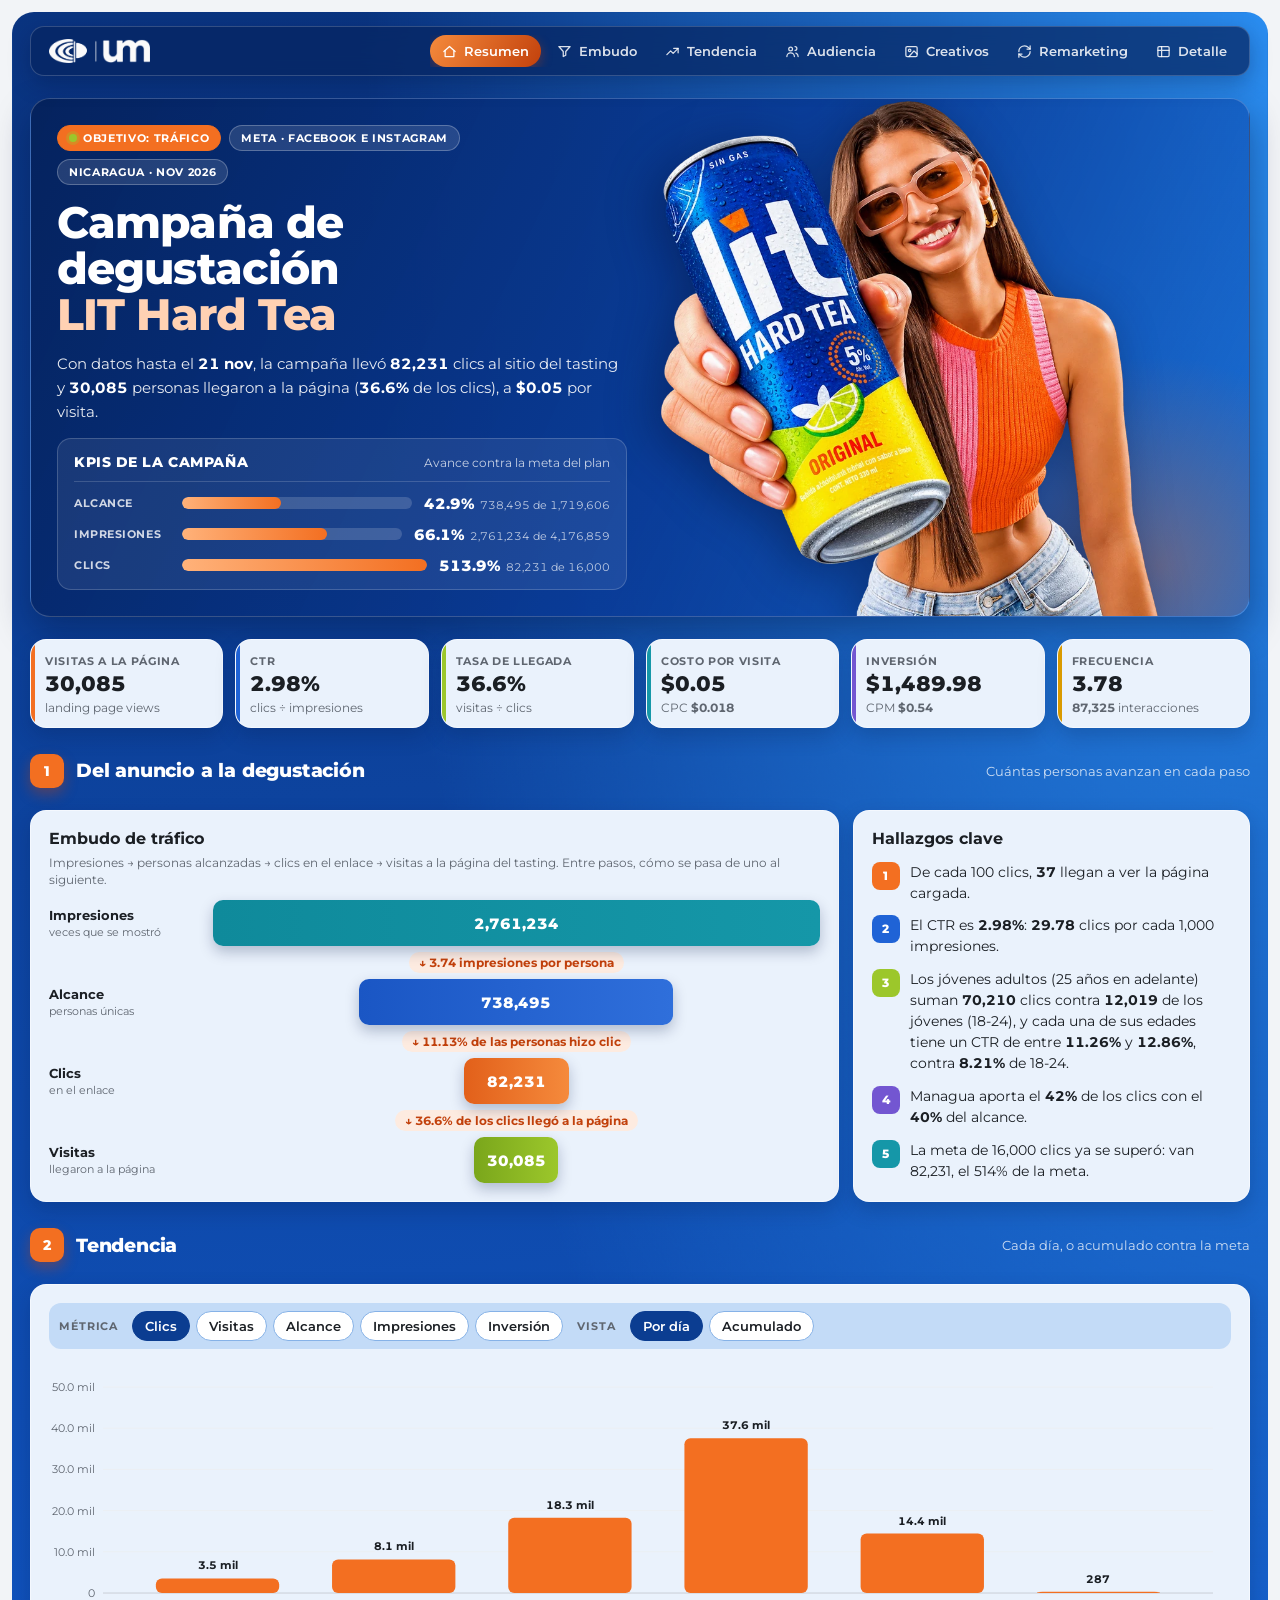
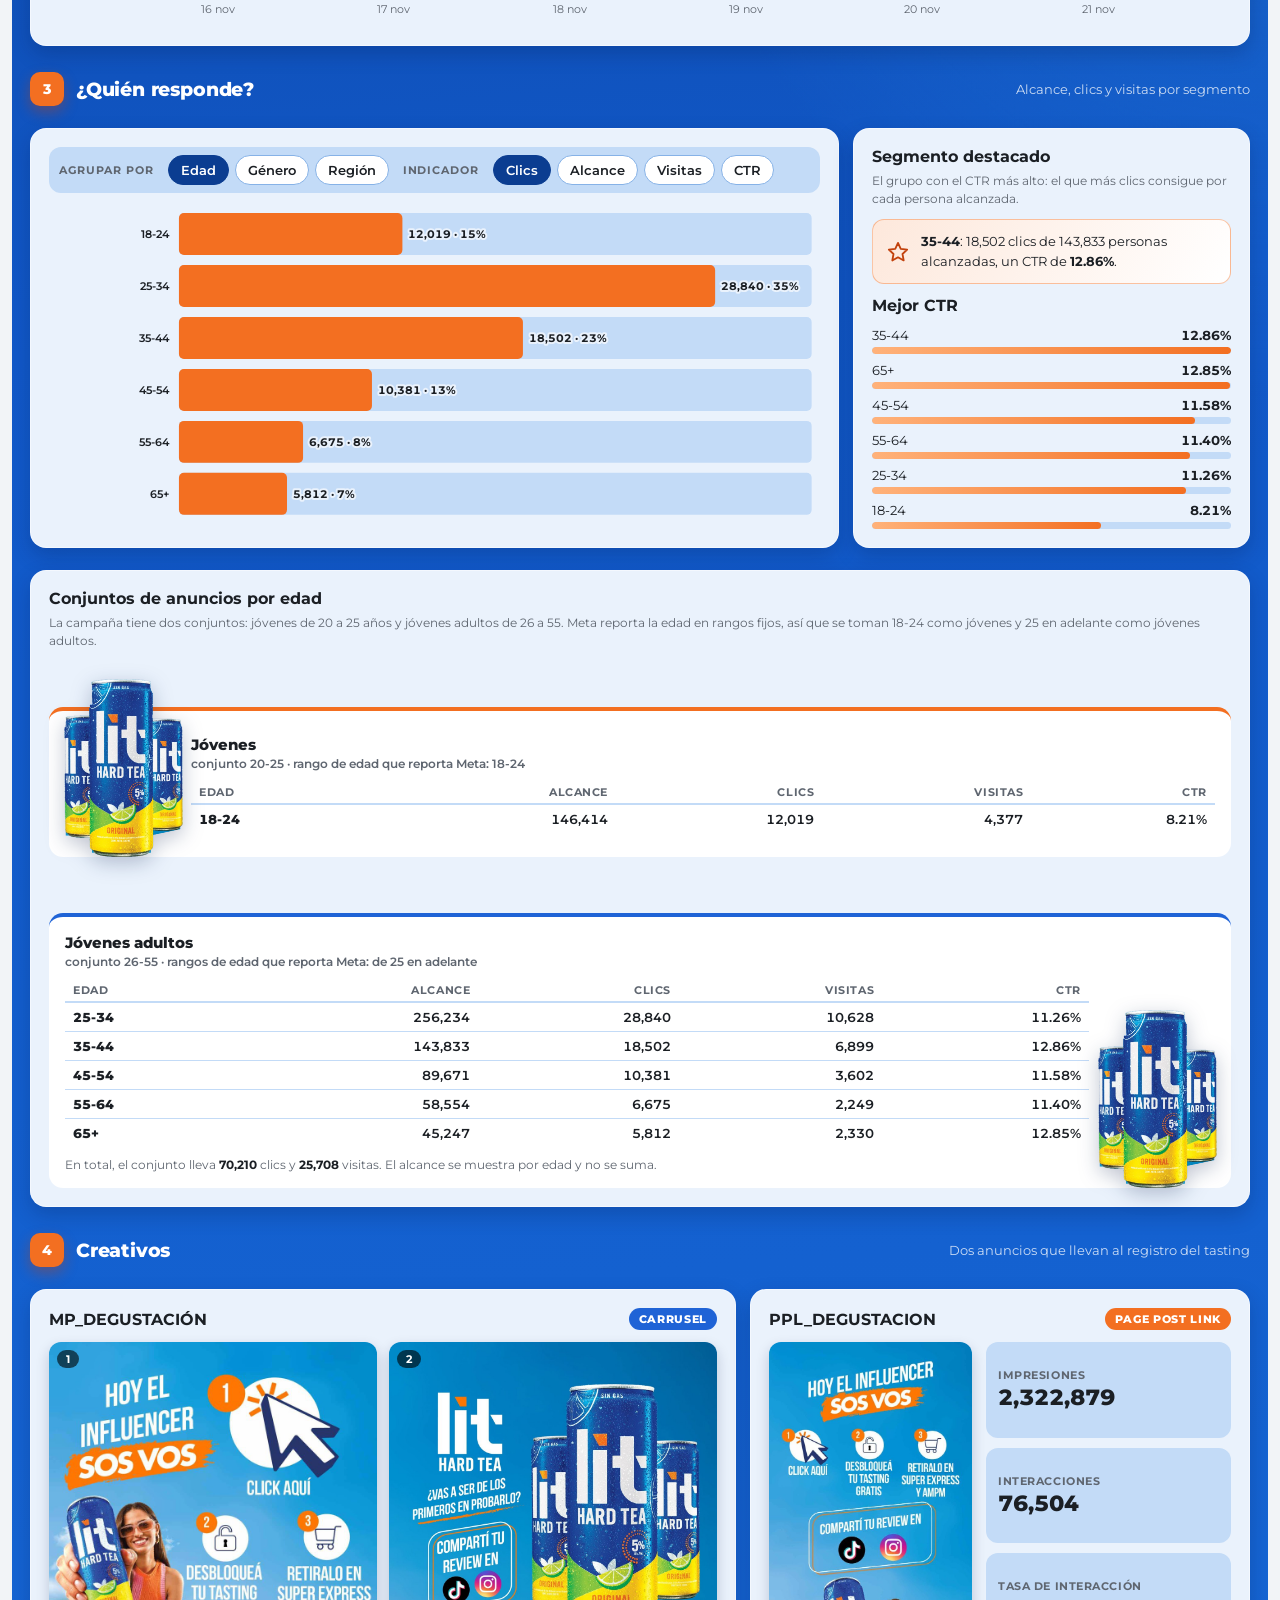
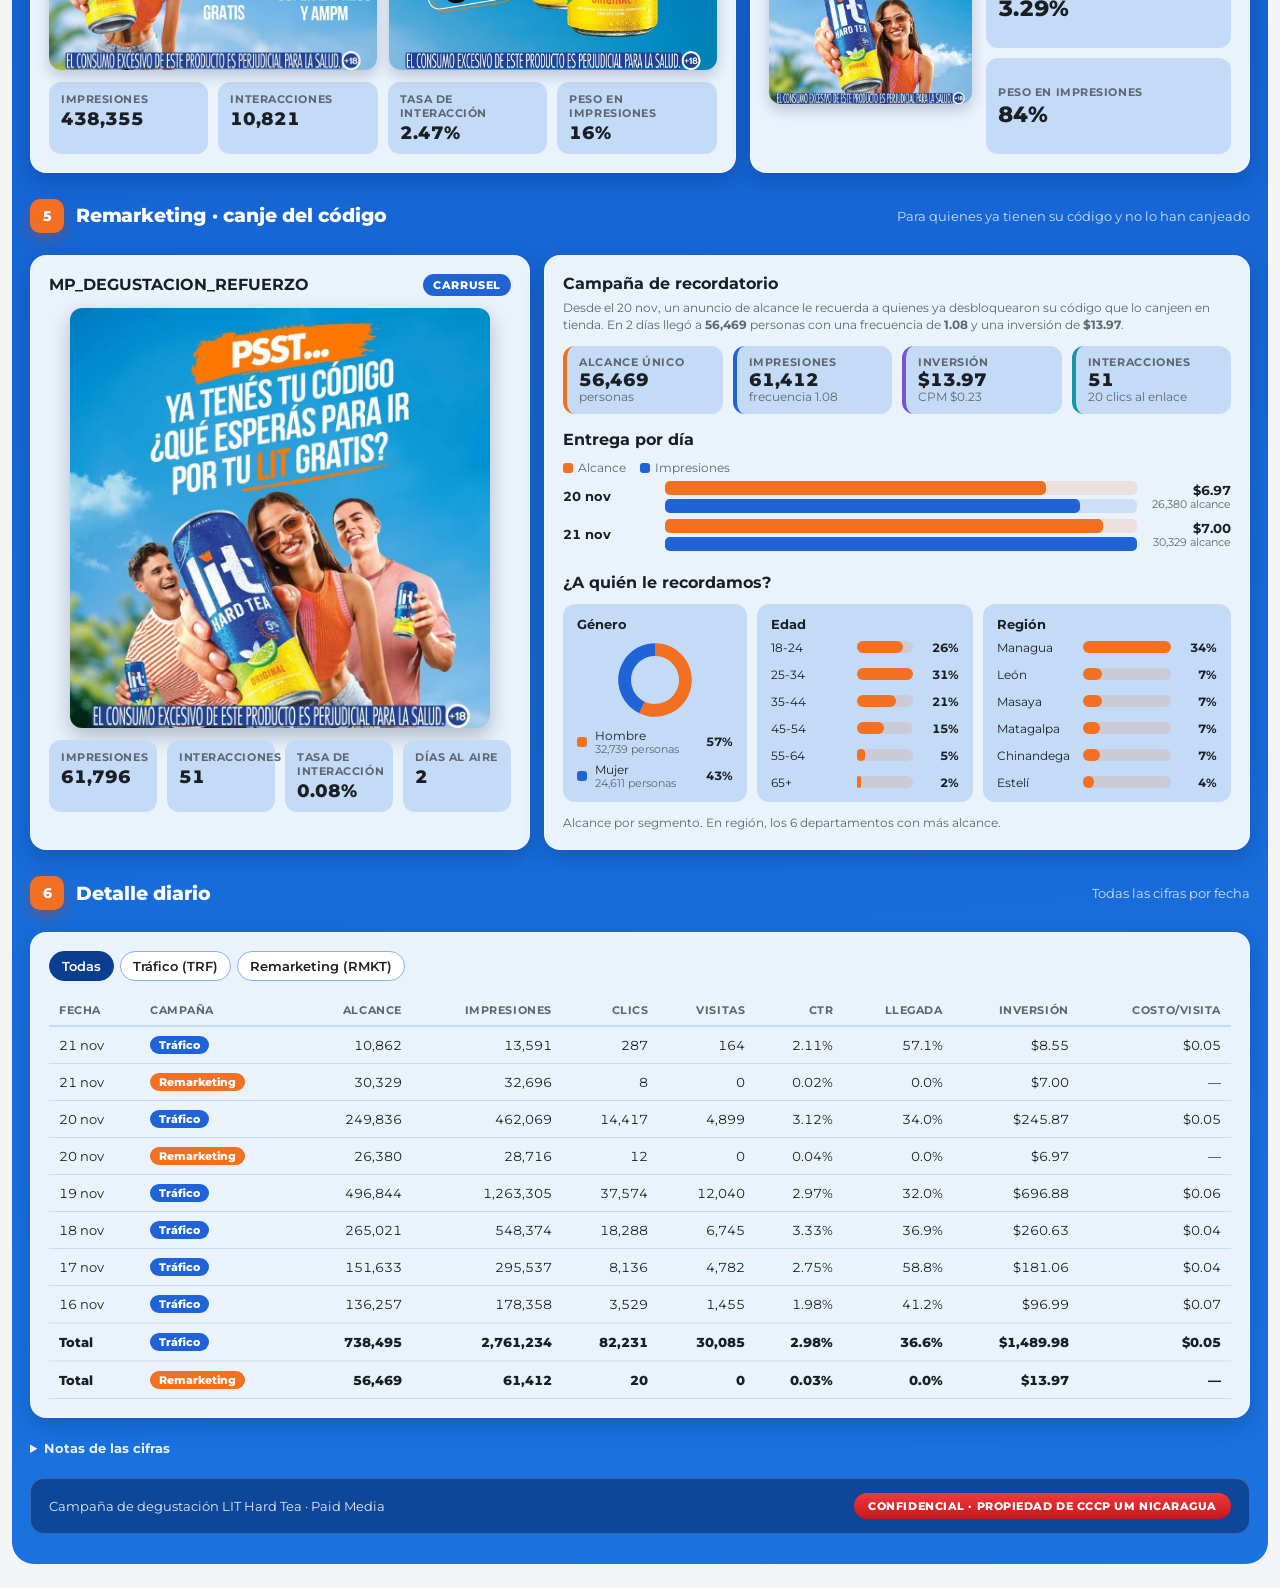
==== commit adb4c09a: "RMKT: etiqueta del creativo como Carrusel Co-Authored-By: Claude Opus 5.5 <noreply@anthropic.com> Cl" ====
--- a/degustacion/index.html
+++ b/degustacion/index.html
@@ -426,7 +426,7 @@
   <div class="dg-sec" id="remarketing"><span class="dg-sec-n">5</span><h2>Remarketing · canje del código</h2><p>Para quienes ya tienen su código y no lo han canjeado</p></div>
   <div class="dg-grid">
     <section class="dg-card g5 rm-ad">
-      <div class="dg-ad-h"><h3>MP_DEGUSTACION_REFUERZO</h3><span class="dg-ad-tag nuevo">RMKT · nuevo</span></div>
+      <div class="dg-ad-h"><h3>MP_DEGUSTACION_REFUERZO</h3><span class="dg-ad-tag">Carrusel</span></div>
       <img class="rm-img" src="img/rmkt-refuerzo.jpg" alt="Psst… ya tenés tu código, ¿qué esperás para ir por tu LIT gratis?">
       <div class="dg-stats dg-stats-4" id="rm-ad-stats"></div>
     </section>
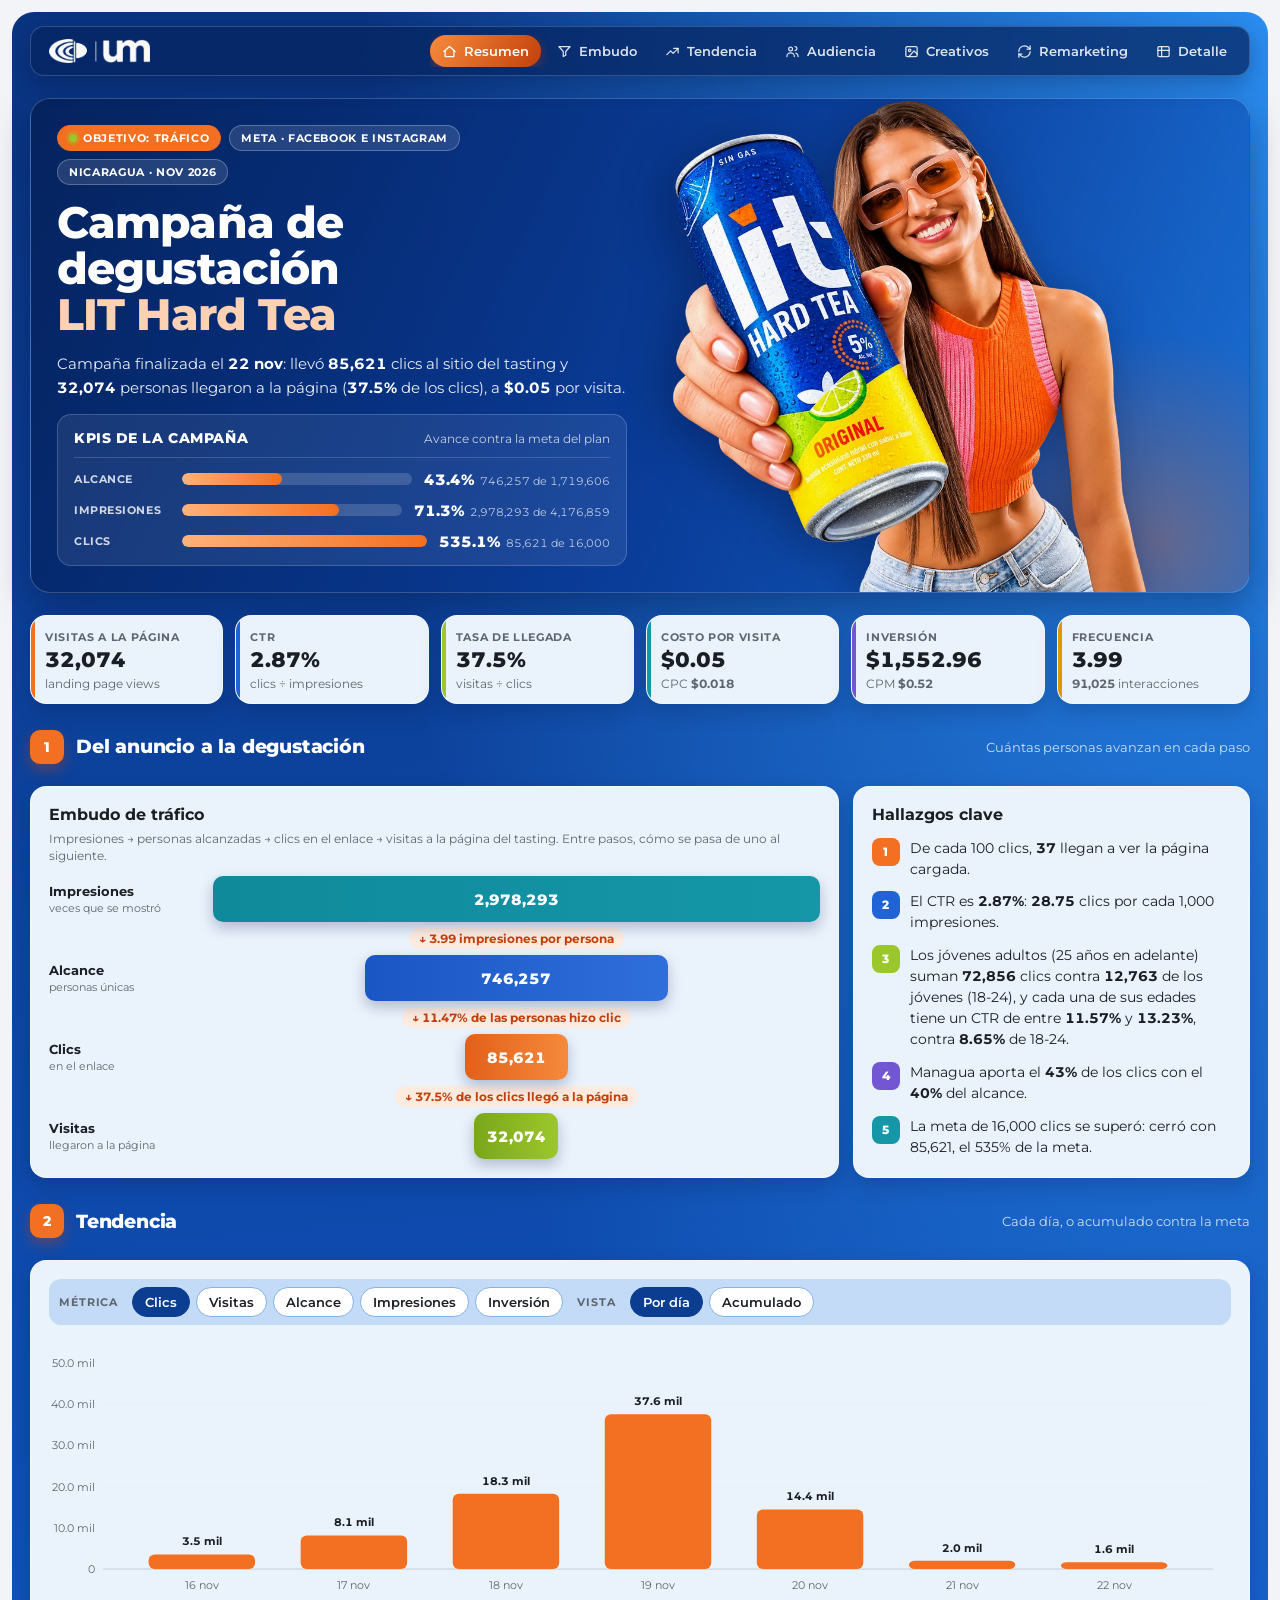
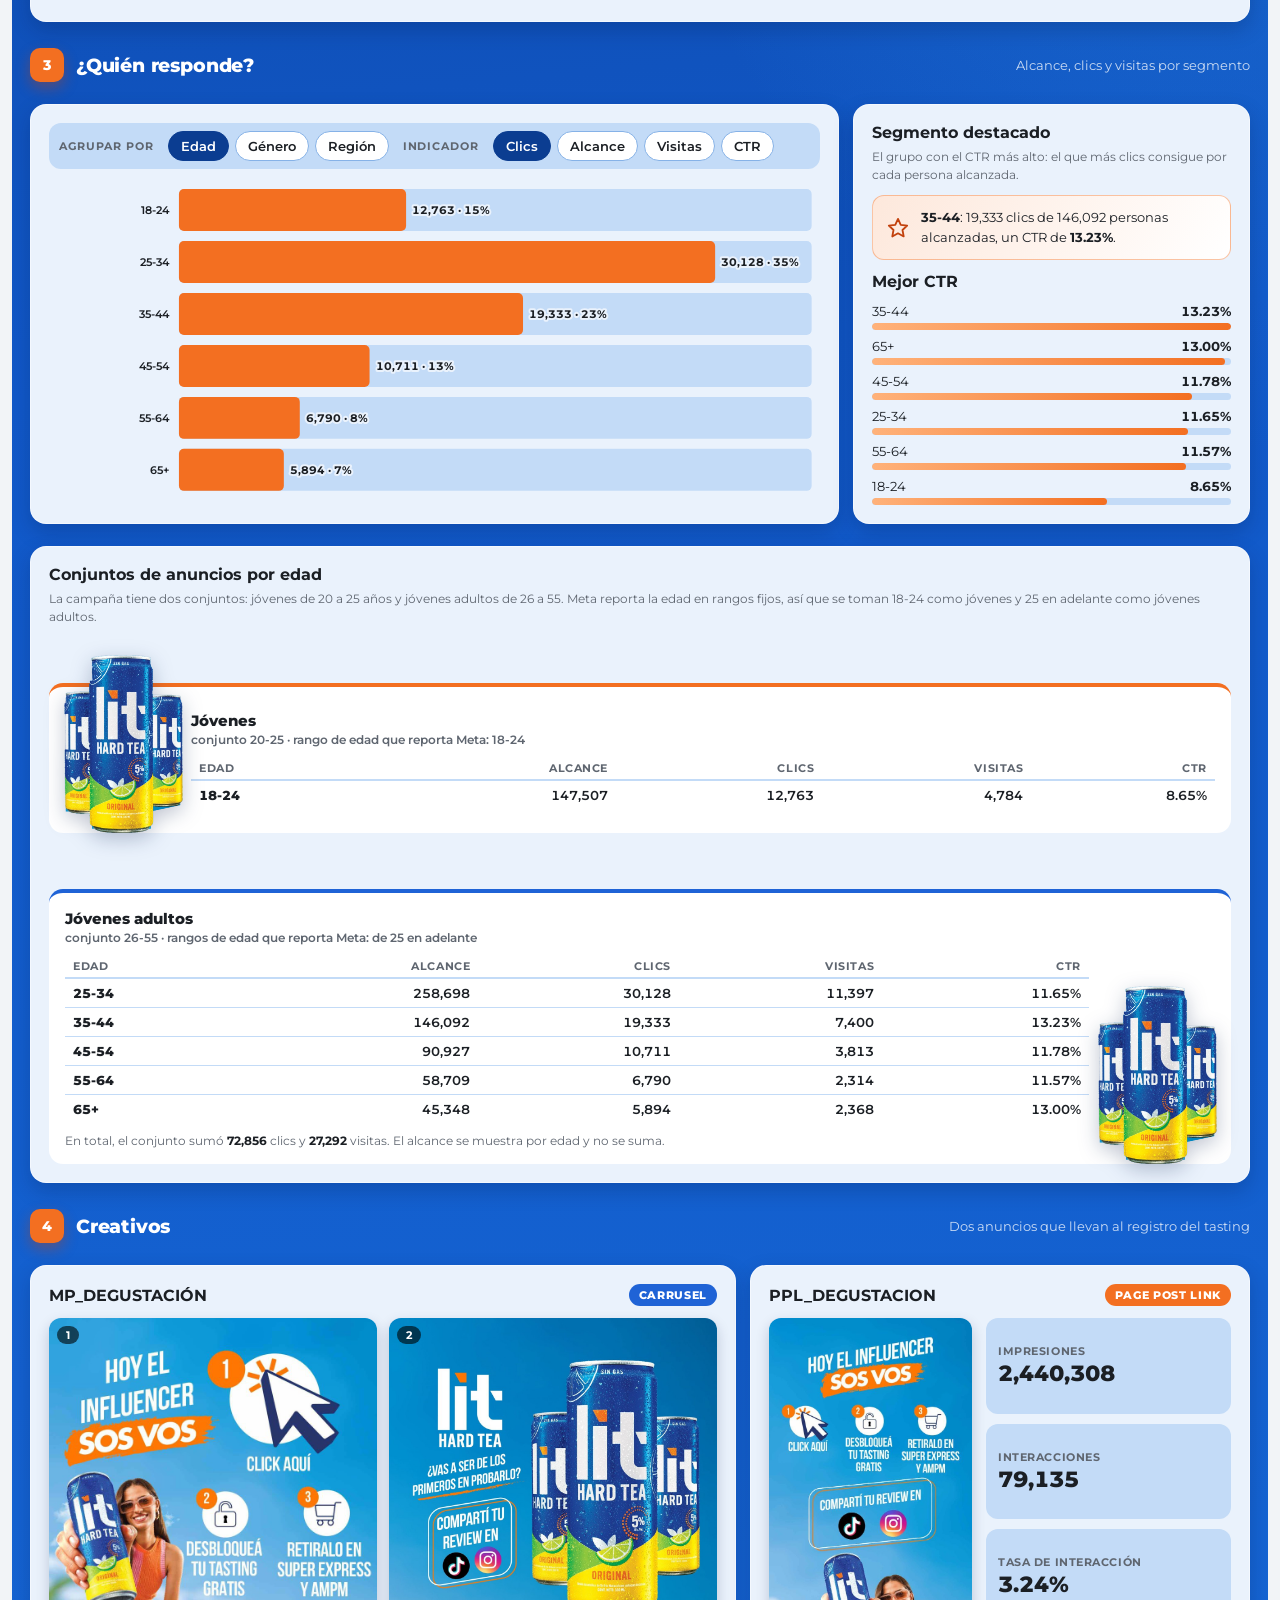
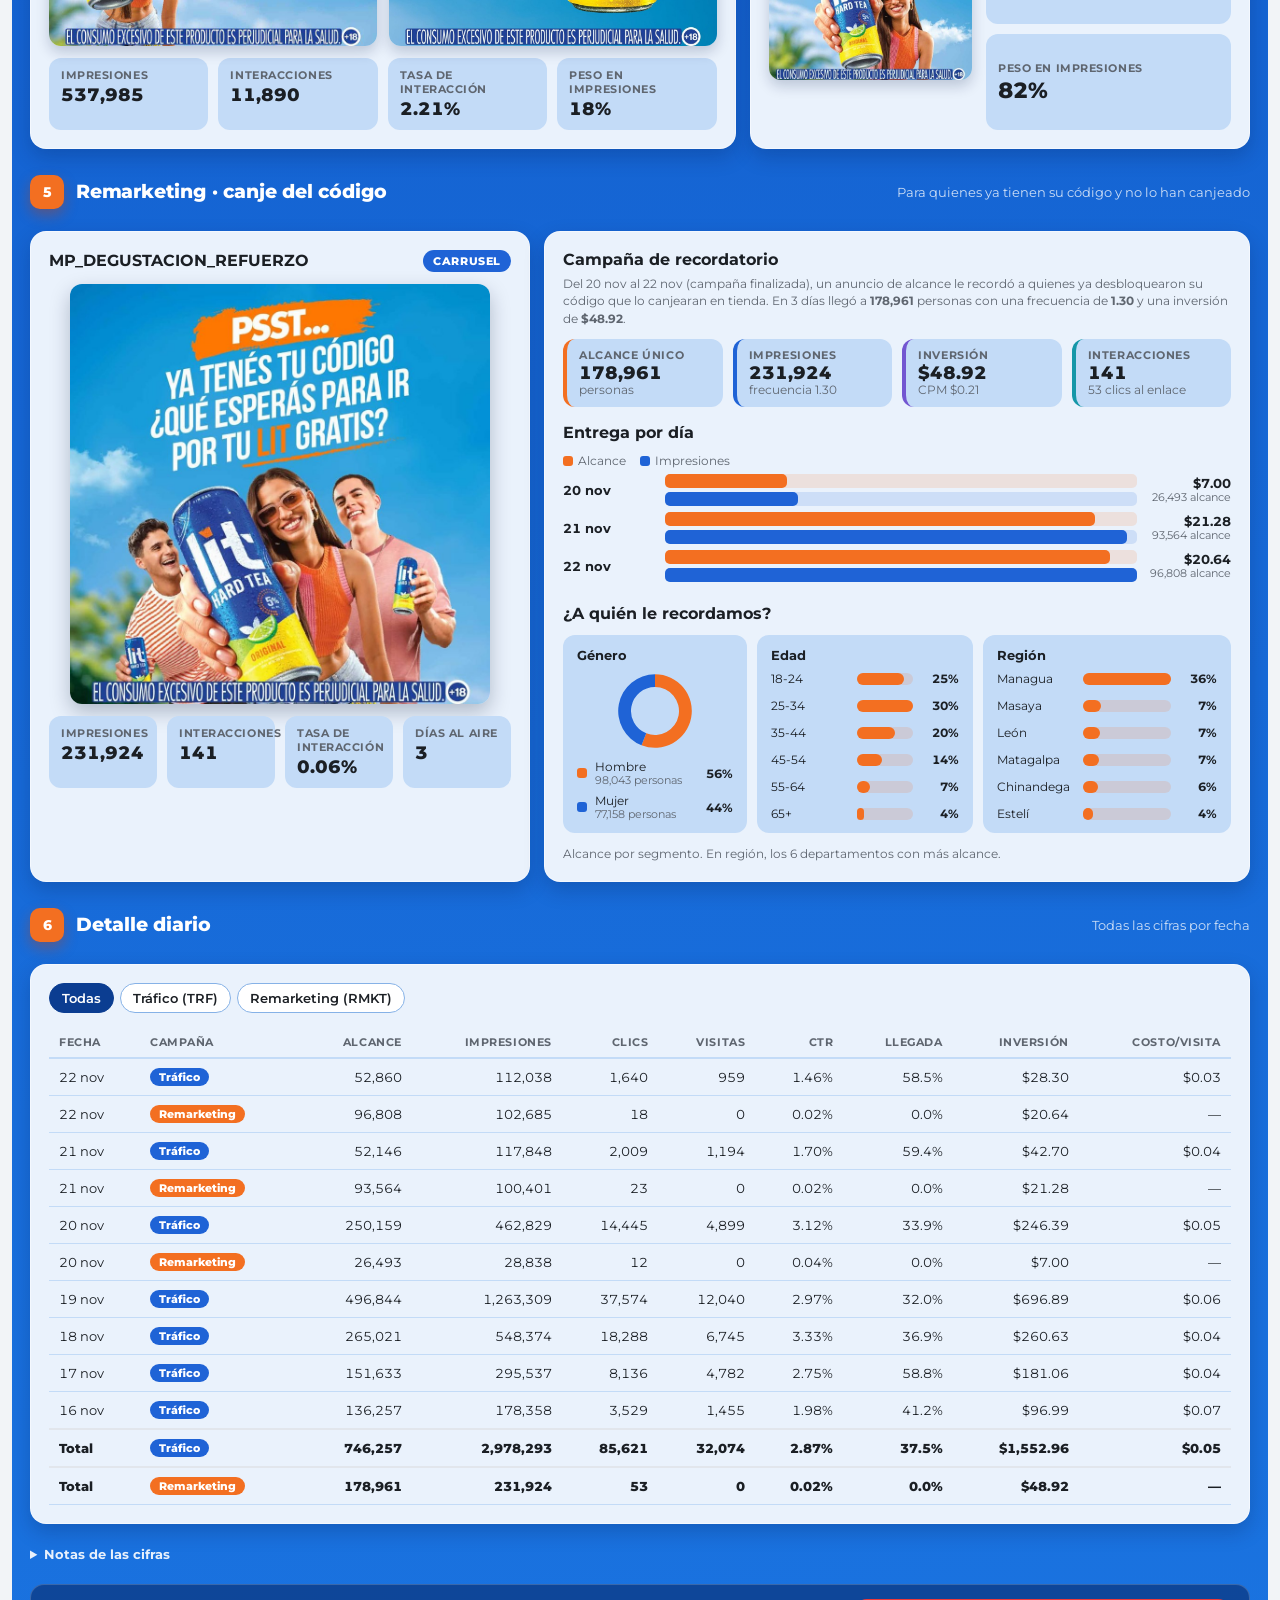
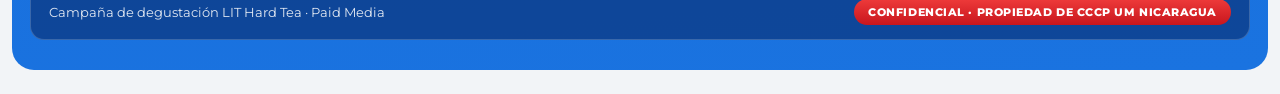
==== commit c6e994f1: "Lanzamiento al 23 nov; Degustación y Remarketing cerrados al 22 nov (finalizados) Co-Authored-By: Cl" ====
--- a/degustacion/index.html
+++ b/degustacion/index.html
@@ -41,8 +41,8 @@
 .lit-footer { margin-top: 24px; font-size: 12px; color: var(--color-fg-muted); text-align: center; }
 </style></head><body><script src="d3.min.js"></script><script>
 (() => {
-  window.RMKT = {"diario": [{"fecha": "2026-11-20", "alcance": 26380, "impresiones": 28716, "interacciones": 30, "cpm": 0.24, "clics": 12, "visitas": 0, "costo": 6.97}, {"fecha": "2026-11-21", "alcance": 30329, "impresiones": 32696, "interacciones": 21, "cpm": 0.21, "clics": 8, "visitas": 0, "costo": 7.0}], "acumulado": {"alcance": 56469, "frecuencia": 1.08, "cpm": 0.23}, "creativos": [{"fecha": "2026-11-20", "anuncio": "MP_DEGUSTACION_REFUERZO", "alcance": 26380, "impresiones": 28717, "interacciones": 30}, {"fecha": "2026-11-21", "anuncio": "MP_DEGUSTACION_REFUERZO", "alcance": 30790, "impresiones": 33079, "interacciones": 21}], "audiencia": [{"dimension": "Género", "segmento": "Hombre", "alcance": 32739, "clics": 11}, {"dimension": "Género", "segmento": "Mujer", "alcance": 24611, "clics": 8}, {"dimension": "Género", "segmento": "Desconocido", "alcance": 200, "clics": 1}, {"dimension": "Edad", "segmento": "25-34", "alcance": 18327, "clics": 3}, {"dimension": "Edad", "segmento": "18-24", "alcance": 15201, "clics": 10}, {"dimension": "Edad", "segmento": "35-44", "alcance": 12710, "clics": 5}, {"dimension": "Edad", "segmento": "45-54", "alcance": 8825, "clics": 1}, {"dimension": "Edad", "segmento": "55-64", "alcance": 2813, "clics": 1}, {"dimension": "Edad", "segmento": "65+", "alcance": 1355, "clics": 0}, {"dimension": "Región", "segmento": "Managua", "alcance": 20335, "clics": 7}, {"dimension": "Región", "segmento": "León", "alcance": 4402, "clics": 0}, {"dimension": "Región", "segmento": "Masaya", "alcance": 4400, "clics": 2}, {"dimension": "Región", "segmento": "Matagalpa", "alcance": 4087, "clics": 4}, {"dimension": "Región", "segmento": "Chinandega", "alcance": 3916, "clics": 0}, {"dimension": "Región", "segmento": "Estelí", "alcance": 2525, "clics": 1}, {"dimension": "Región", "segmento": "Rivas", "alcance": 2296, "clics": 0}, {"dimension": "Región", "segmento": "Nueva Segovia", "alcance": 2250, "clics": 0}, {"dimension": "Región", "segmento": "Granada", "alcance": 2245, "clics": 2}, {"dimension": "Región", "segmento": "RACCN", "alcance": 2229, "clics": 0}, {"dimension": "Región", "segmento": "RACCS", "alcance": 2078, "clics": 1}, {"dimension": "Región", "segmento": "Jinotega", "alcance": 1978, "clics": 0}, {"dimension": "Región", "segmento": "Carazo", "alcance": 1914, "clics": 1}, {"dimension": "Región", "segmento": "Chontales", "alcance": 1865, "clics": 1}, {"dimension": "Región", "segmento": "Boaco", "alcance": 1331, "clics": 0}, {"dimension": "Región", "segmento": "Madriz", "alcance": 947, "clics": 0}, {"dimension": "Región", "segmento": "Río San Juan", "alcance": 756, "clics": 1}]};
-  const RAW = {"diario": "fecha,campana,alcance,impresiones,interacciones,cpm,clics,visitas,costo_por_visita,costo\n2026-11-16,CCN_LIT_TRF_DEGUSTACION_NOV_2026,136257,178358,3878,0.54,3529,1455,0.07,96.99\n2026-11-17,CCN_LIT_TRF_DEGUSTACION_NOV_2026,151633,295537,9065,0.61,8136,4782,0.04,181.06\n2026-11-18,CCN_LIT_TRF_DEGUSTACION_NOV_2026,265021,548374,19366,0.48,18288,6745,0.04,260.63\n2026-11-19,CCN_LIT_TRF_DEGUSTACION_NOV_2026,496844,1263305,39600,0.55,37574,12040,0.06,696.88\n2026-11-20,CCN_LIT_TRF_DEGUSTACION_NOV_2026,249836,462069,15106,0.53,14417,4899,0.05,245.87\n2026-11-21,CCN_LIT_TRF_DEGUSTACION_NOV_2026,10862,13591,310,0.63,287,164,0.05,8.55\n", "acumulado": "alcance_unico,frecuencia,cpm\n738495,3.78,0.54\n", "creativos": "fecha,anuncio,alcance,impresiones,interacciones\n2026-11-16,MP_DEGUSTACIÓN,58299,67742,609\n2026-11-16,MP_DEGUSTACIÓN,31329,34682,943\n2026-11-16,PPL_DEGUSTACION,57203,75934,2326\n2026-11-17,MP_DEGUSTACIÓN,26163,29350,709\n2026-11-17,MP_DEGUSTACIÓN,24147,26725,793\n2026-11-17,PPL_DEGUSTACION,141406,239462,7563\n2026-11-18,MP_DEGUSTACIÓN,28394,32826,1054\n2026-11-18,MP_DEGUSTACIÓN,30545,35836,1256\n2026-11-18,PPL_DEGUSTACION,285219,479712,17056\n2026-11-19,MP_DEGUSTACIÓN,46626,56258,1647\n2026-11-19,MP_DEGUSTACIÓN,77489,92344,2286\n2026-11-19,PPL_DEGUSTACION,558128,1114703,35667\n2026-11-20,MP_DEGUSTACIÓN,25077,28816,625\n2026-11-20,MP_DEGUSTACIÓN,24977,29089,842\n2026-11-20,PPL_DEGUSTACION,245982,404164,13639\n2026-11-21,MP_DEGUSTACIÓN,3861,4687,57\n2026-11-21,PPL_DEGUSTACION,7209,8904,253\n", "audiencia": "dimension,segmento,alcance,clics,visitas\nGénero,Mujer,407200,45715,16007\nGénero,Hombre,331098,36123,13915\nGénero,Desconocido,3752,393,163\nEdad,25-34,256234,28840,10628\nEdad,18-24,146414,12019,4377\nEdad,35-44,143833,18502,6899\nEdad,45-54,89671,10381,3602\nEdad,55-64,58554,6675,2249\nEdad,65+,45247,5812,2330\nRegión,Managua,305727,34867,0\nRegión,Masaya,61656,7294,0\nRegión,León,51451,5544,0\nRegión,Chinandega,45288,4650,0\nRegión,Matagalpa,42078,4272,0\nRegión,Estelí,30946,3007,0\nRegión,Rivas,28618,2923,0\nRegión,Granada,28488,3186,0\nRegión,Carazo,25266,2498,0\nRegión,Chontales,23713,1986,0\nRegión,RACCS,23324,2263,0\nRegión,RACCN,20487,2707,0\nRegión,Nueva Segovia,20028,2117,0\nRegión,Jinotega,19177,1984,0\nRegión,Boaco,13814,1334,0\nRegión,Madriz,8529,796,0\nRegión,Río San Juan,7626,785,0\nRegión,Desconocido,148,18,0\n"};
+  window.RMKT = {"diario": [{"fecha": "2026-11-20", "alcance": 26493, "impresiones": 28838, "interacciones": 30, "cpm": 0.24, "clics": 12, "visitas": 0, "costo": 7.0}, {"fecha": "2026-11-21", "alcance": 93564, "impresiones": 100401, "interacciones": 61, "cpm": 0.21, "clics": 23, "visitas": 0, "costo": 21.28}, {"fecha": "2026-11-22", "alcance": 96808, "impresiones": 102685, "interacciones": 50, "cpm": 0.2, "clics": 18, "visitas": 0, "costo": 20.64}], "acumulado": {"alcance": 178961, "frecuencia": 1.3, "cpm": 0.21}, "creativos": [{"fecha": "2026-11-20", "anuncio": "MP_DEGUSTACION_REFUERZO", "alcance": 26493, "impresiones": 28838, "interacciones": 30}, {"fecha": "2026-11-21", "anuncio": "MP_DEGUSTACION_REFUERZO", "alcance": 93564, "impresiones": 100401, "interacciones": 61}, {"fecha": "2026-11-22", "anuncio": "MP_DEGUSTACION_REFUERZO", "alcance": 96808, "impresiones": 102685, "interacciones": 50}], "audiencia": [{"dimension": "Género", "segmento": "Hombre", "alcance": 98043, "clics": 37}, {"dimension": "Género", "segmento": "Mujer", "alcance": 77158, "clics": 15}, {"dimension": "Género", "segmento": "Desconocido", "alcance": 609, "clics": 1}, {"dimension": "Edad", "segmento": "25-34", "alcance": 52512, "clics": 8}, {"dimension": "Edad", "segmento": "18-24", "alcance": 44213, "clics": 20}, {"dimension": "Edad", "segmento": "35-44", "alcance": 36086, "clics": 14}, {"dimension": "Edad", "segmento": "45-54", "alcance": 24024, "clics": 4}, {"dimension": "Edad", "segmento": "55-64", "alcance": 12749, "clics": 6}, {"dimension": "Edad", "segmento": "65+", "alcance": 7000, "clics": 1}, {"dimension": "Región", "segmento": "Managua", "alcance": 63866, "clics": 22}, {"dimension": "Región", "segmento": "Masaya", "alcance": 13312, "clics": 4}, {"dimension": "Región", "segmento": "León", "alcance": 12429, "clics": 4}, {"dimension": "Región", "segmento": "Matagalpa", "alcance": 11711, "clics": 4}, {"dimension": "Región", "segmento": "Chinandega", "alcance": 10911, "clics": 0}, {"dimension": "Región", "segmento": "Estelí", "alcance": 7545, "clics": 4}, {"dimension": "Región", "segmento": "Nueva Segovia", "alcance": 6825, "clics": 0}, {"dimension": "Región", "segmento": "Rivas", "alcance": 6781, "clics": 2}, {"dimension": "Región", "segmento": "Granada", "alcance": 6569, "clics": 6}, {"dimension": "Región", "segmento": "RACCN", "alcance": 6010, "clics": 0}, {"dimension": "Región", "segmento": "Jinotega", "alcance": 5908, "clics": 0}, {"dimension": "Región", "segmento": "Carazo", "alcance": 5875, "clics": 4}, {"dimension": "Región", "segmento": "RACCS", "alcance": 5813, "clics": 1}, {"dimension": "Región", "segmento": "Chontales", "alcance": 5284, "clics": 1}, {"dimension": "Región", "segmento": "Boaco", "alcance": 3907, "clics": 0}, {"dimension": "Región", "segmento": "Madriz", "alcance": 2695, "clics": 0}, {"dimension": "Región", "segmento": "Río San Juan", "alcance": 2153, "clics": 1}]};
+  const RAW = {"diario": "fecha,campana,alcance,impresiones,interacciones,cpm,clics,visitas,costo_por_visita,costo\n2026-11-16,CCN_LIT_TRF_DEGUSTACION_NOV_2026,136257,178358,3878,0.54,3529,1455,0.07,96.99\n2026-11-17,CCN_LIT_TRF_DEGUSTACION_NOV_2026,151633,295537,9065,0.61,8136,4782,0.04,181.06\n2026-11-18,CCN_LIT_TRF_DEGUSTACION_NOV_2026,265021,548374,19366,0.48,18288,6745,0.04,260.63\n2026-11-19,CCN_LIT_TRF_DEGUSTACION_NOV_2026,496844,1263309,39600,0.55,37574,12040,0.06,696.89\n2026-11-20,CCN_LIT_TRF_DEGUSTACION_NOV_2026,250159,462829,15134,0.53,14445,4899,0.05,246.39\n2026-11-21,CCN_LIT_TRF_DEGUSTACION_NOV_2026,52146,117848,2186,0.36,2009,1194,0.04,42.7\n2026-11-22,CCN_LIT_TRF_DEGUSTACION_NOV_2026,52860,112038,1796,0.25,1640,959,0.03,28.3\n", "acumulado": "alcance_unico,frecuencia,cpm\n746257,3.99,0.52\n", "creativos": "fecha,anuncio,alcance,impresiones,interacciones\n2026-11-16,MP_DEGUSTACIÓN,58299,67742,609\n2026-11-16,MP_DEGUSTACIÓN,31329,34682,943\n2026-11-16,PPL_DEGUSTACION,57203,75934,2326\n2026-11-17,MP_DEGUSTACIÓN,26163,29350,709\n2026-11-17,MP_DEGUSTACIÓN,24147,26725,793\n2026-11-17,PPL_DEGUSTACION,141406,239462,7563\n2026-11-18,MP_DEGUSTACIÓN,28394,32826,1054\n2026-11-18,MP_DEGUSTACIÓN,30545,35836,1256\n2026-11-18,PPL_DEGUSTACION,285219,479712,17056\n2026-11-19,MP_DEGUSTACIÓN,46626,56258,1647\n2026-11-19,MP_DEGUSTACIÓN,77489,92344,2286\n2026-11-19,PPL_DEGUSTACION,558128,1114707,35667\n2026-11-20,MP_DEGUSTACIÓN,25077,28824,626\n2026-11-20,MP_DEGUSTACIÓN,24977,29103,842\n2026-11-20,PPL_DEGUSTACION,246297,404902,13666\n2026-11-21,MP_DEGUSTACIÓN,27911,64494,687\n2026-11-21,PPL_DEGUSTACION,32007,53354,1499\n2026-11-22,MP_DEGUSTACIÓN,23678,39801,438\n2026-11-22,PPL_DEGUSTACION,36695,72237,1358\n", "audiencia": "dimension,segmento,alcance,clics,visitas\nGénero,Mujer,410820,47374,16938\nGénero,Hombre,335297,37836,14968\nGénero,Desconocido,3787,411,170\nEdad,25-34,258698,30128,11397\nEdad,18-24,147507,12763,4784\nEdad,35-44,146092,19333,7400\nEdad,45-54,90927,10711,3813\nEdad,55-64,58709,6790,2314\nEdad,65+,45348,5894,2368\nRegión,Managua,308252,36563,0\nRegión,Masaya,62387,7843,0\nRegión,León,51851,5782,0\nRegión,Chinandega,45413,4792,0\nRegión,Matagalpa,42403,4351,0\nRegión,Estelí,31285,3088,0\nRegión,Rivas,29054,3044,0\nRegión,Granada,28767,3364,0\nRegión,Carazo,25553,2613,0\nRegión,Chontales,23829,2019,0\nRegión,RACCS,23454,2292,0\nRegión,RACCN,20526,2739,0\nRegión,Nueva Segovia,20167,2137,0\nRegión,Jinotega,19284,2012,0\nRegión,Boaco,13884,1355,0\nRegión,Madriz,8619,810,0\nRegión,Río San Juan,7672,797,0\nRegión,Desconocido,151,20,0\n"};
   const DS = {};
   for (const k in RAW) DS[k] = d3.csvParse(RAW[k]);
   const calcs = [], draws = {}, onDatas = [];
@@ -302,7 +302,7 @@
     <div class="dg-hero-txt">
       <div class="dg-badges"><span class="dg-badge or"><i></i>Objetivo: tráfico</span><span class="dg-badge">Meta · Facebook e Instagram</span><span class="dg-badge">Nicaragua · Nov 2026</span></div>
       <h1 class="dg-h1">Campaña de degustación <span>LIT Hard Tea</span></h1>
-      <p class="dg-take">Con datos hasta el <b data-draw="num" data-source="totales" data-field="ultima_fecha" data-row="0" data-fmt="fecha">—</b>, la campaña llevó <b data-draw="num" data-source="totales" data-field="clics" data-row="0" data-fmt="int">—</b> clics al sitio del tasting y <b data-draw="num" data-source="totales" data-field="visitas" data-row="0" data-fmt="int">—</b> personas llegaron a la página (<b data-draw="num" data-source="totales" data-field="tasa_llegada" data-row="0" data-fmt="pct1">—</b> de los clics), a <b data-draw="num" data-source="totales" data-field="cpv" data-row="0" data-fmt="usd2">—</b> por visita.</p>
+      <p class="dg-take">Campaña finalizada el <b data-draw="num" data-source="totales" data-field="ultima_fecha" data-row="0" data-fmt="fecha">—</b>: llevó <b data-draw="num" data-source="totales" data-field="clics" data-row="0" data-fmt="int">—</b> clics al sitio del tasting y <b data-draw="num" data-source="totales" data-field="visitas" data-row="0" data-fmt="int">—</b> personas llegaron a la página (<b data-draw="num" data-source="totales" data-field="tasa_llegada" data-row="0" data-fmt="pct1">—</b> de los clics), a <b data-draw="num" data-source="totales" data-field="cpv" data-row="0" data-fmt="usd2">—</b> por visita.</p>
       <div class="dg-goals-box"><div class="dg-goals-h"><span>KPIs de la campaña</span><small>Avance contra la meta del plan</small></div>
       <div class="dg-goals" id="metas" data-draw="metas" data-source="metas"></div></div>
     </div>
@@ -395,7 +395,7 @@
         <table class="dg-ed" data-source="aud" data-row-key="clave"><thead><tr><th data-field="segmento">Edad</th><th data-field="alcance">Alcance</th><th data-field="clics">Clics</th><th data-field="visitas">Visitas</th><th data-field="ctr">CTR</th></tr></thead><tbody data-draw="edades" data-conjunto="jovenes"></tbody></table></div></div>
       <div class="dg-set der" style="--c: var(--dg-blue); --fw: 120px"><div class="dg-set-foto dg-f-adu" role="img" aria-label="Tres latas de LIT Hard Tea"></div><div class="dg-set-body"><h4>Jóvenes adultos<small>conjunto 26-55 · rangos de edad que reporta Meta: de 25 en adelante</small></h4>
         <table class="dg-ed" data-source="aud" data-row-key="clave"><thead><tr><th data-field="segmento">Edad</th><th data-field="alcance">Alcance</th><th data-field="clics">Clics</th><th data-field="visitas">Visitas</th><th data-field="ctr">CTR</th></tr></thead><tbody data-draw="edades" data-conjunto="adultos"></tbody></table>
-        <p class="dg-set-tot">En total, el conjunto lleva <b data-draw="num" data-source="conjuntos" data-field="clics" data-where="conjunto=adultos" data-fmt="int">—</b> clics y <b data-draw="num" data-source="conjuntos" data-field="visitas" data-where="conjunto=adultos" data-fmt="int">—</b> visitas. El alcance se muestra por edad y no se suma.</p></div></div>
+        <p class="dg-set-tot">En total, el conjunto sumó <b data-draw="num" data-source="conjuntos" data-field="clics" data-where="conjunto=adultos" data-fmt="int">—</b> clics y <b data-draw="num" data-source="conjuntos" data-field="visitas" data-where="conjunto=adultos" data-fmt="int">—</b> visitas. El alcance se muestra por edad y no se suma.</p></div></div>
     </div>
   </section>
 
@@ -653,7 +653,7 @@
     const hoy = new Date(Date.now() - 6 * 3600e3).toISOString().slice(0, 10), comp = por_dia.filter((r) => String(r.fecha).slice(0, 10) < hoy), ult = comp[comp.length - 1] || por_dia[por_dia.length - 1] || {};
     const faltan = Math.max(0, dg.META.clics - t.clics);
     const jv = conjuntos.find((r) => r.conjunto === 'jovenes') || {}, ad = conjuntos.find((r) => r.conjunto === 'adultos') || {};
-    return [{ veces_clics: jv.clics ? ad.clics / jv.clics : null, edad_top: top.segmento, edad_top_clics: top.clics, edad_ctr: ctr.segmento, edad_ctr_v: ctr.ctr, managua_clics: mga.part_clics, managua_alcance: mga.part_alcance, clics_faltan: faltan, dias_meta: ult.clics ? Math.ceil(faltan / ult.clics) : null, meta_txt: faltan > 0 ? 'Para la meta de clics faltan ' + dg.fmt.int(faltan) + '; al ritmo del último día completo serían unos ' + dg.fmt.int(ult.clics ? Math.ceil(faltan / ult.clics) : 0) + ' días más.' : 'La meta de ' + dg.fmt.int(dg.META.clics) + ' clics ya se superó: van ' + dg.fmt.int(t.clics) + ', el ' + dg.fmt.pct0(t.clics / dg.META.clics) + ' de la meta.' }];
+    return [{ veces_clics: jv.clics ? ad.clics / jv.clics : null, edad_top: top.segmento, edad_top_clics: top.clics, edad_ctr: ctr.segmento, edad_ctr_v: ctr.ctr, managua_clics: mga.part_clics, managua_alcance: mga.part_alcance, clics_faltan: faltan, dias_meta: ult.clics ? Math.ceil(faltan / ult.clics) : null, meta_txt: faltan > 0 ? 'Para la meta de clics faltan ' + dg.fmt.int(faltan) + '; al ritmo del último día completo serían unos ' + dg.fmt.int(ult.clics ? Math.ceil(faltan / ult.clics) : 0) + ' días más.' : 'La meta de ' + dg.fmt.int(dg.META.clics) + ' clics se superó: cerró con ' + dg.fmt.int(t.clics) + ', el ' + dg.fmt.pct0(t.clics / dg.META.clics) + ' de la meta.' }];
   }
 });
 </script>
@@ -892,7 +892,7 @@
   const sum = (a, k) => a.reduce((s, r) => s + (+r[k] || 0), 0);
   const hoy = new Date(Date.now() - 6 * 3600e3).toISOString().slice(0, 10);
   const d = D.diario, imp = sum(d, 'impresiones'), inv = sum(d, 'costo'), cl = sum(d, 'clics'), it = sum(d, 'interacciones'), ult = d[d.length - 1].fecha;
-  document.getElementById('rm-intro').innerHTML = `Desde el ${fecha(d[0].fecha)}, un anuncio de alcance le recuerda a quienes ya desbloquearon su código que lo canjeen en tienda. En ${d.length} días llegó a <b>${int(D.acumulado.alcance)}</b> personas con una frecuencia de <b>${nf(2).format(D.acumulado.frecuencia)}</b> y una inversión de <b>${usd(inv)}</b>.` + (ult >= hoy ? ` El ${fecha(ult)} está en curso.` : '');
+  document.getElementById('rm-intro').innerHTML = (ult >= hoy ? `Desde el ${fecha(d[0].fecha)}, un anuncio de alcance le recuerda a quienes ya desbloquearon su código que lo canjeen en tienda. En ${d.length} días llegó a` : `Del ${fecha(d[0].fecha)} al ${fecha(ult)} (campaña finalizada), un anuncio de alcance le recordó a quienes ya desbloquearon su código que lo canjearan en tienda. En ${d.length} días llegó a`) + ` <b>${int(D.acumulado.alcance)}</b> personas con una frecuencia de <b>${nf(2).format(D.acumulado.frecuencia)}</b> y una inversión de <b>${usd(inv)}</b>.` + (ult >= hoy ? ` El ${fecha(ult)} está en curso.` : '');
   const tiles = [['Alcance único', int(D.acumulado.alcance), 'personas', 'var(--dg-or)'], ['Impresiones', int(imp), 'frecuencia ' + nf(2).format(D.acumulado.frecuencia), 'var(--dg-blue)'], ['Inversión', usd(inv), 'CPM ' + usd(inv / imp * 1000), 'var(--dg-purple)'], ['Interacciones', int(it), int(cl) + ' clics al enlace', 'var(--dg-teal)']];
   document.getElementById('rm-tiles').innerHTML = tiles.map(([a, b, c, col]) => `<div class="rm-tile" style="--c:${col}"><small>${a}</small><b>${b}</b><span>${c}</span></div>`).join('');
   const mA = Math.max(...d.map((r) => r.alcance)), mI = Math.max(...d.map((r) => r.impresiones));
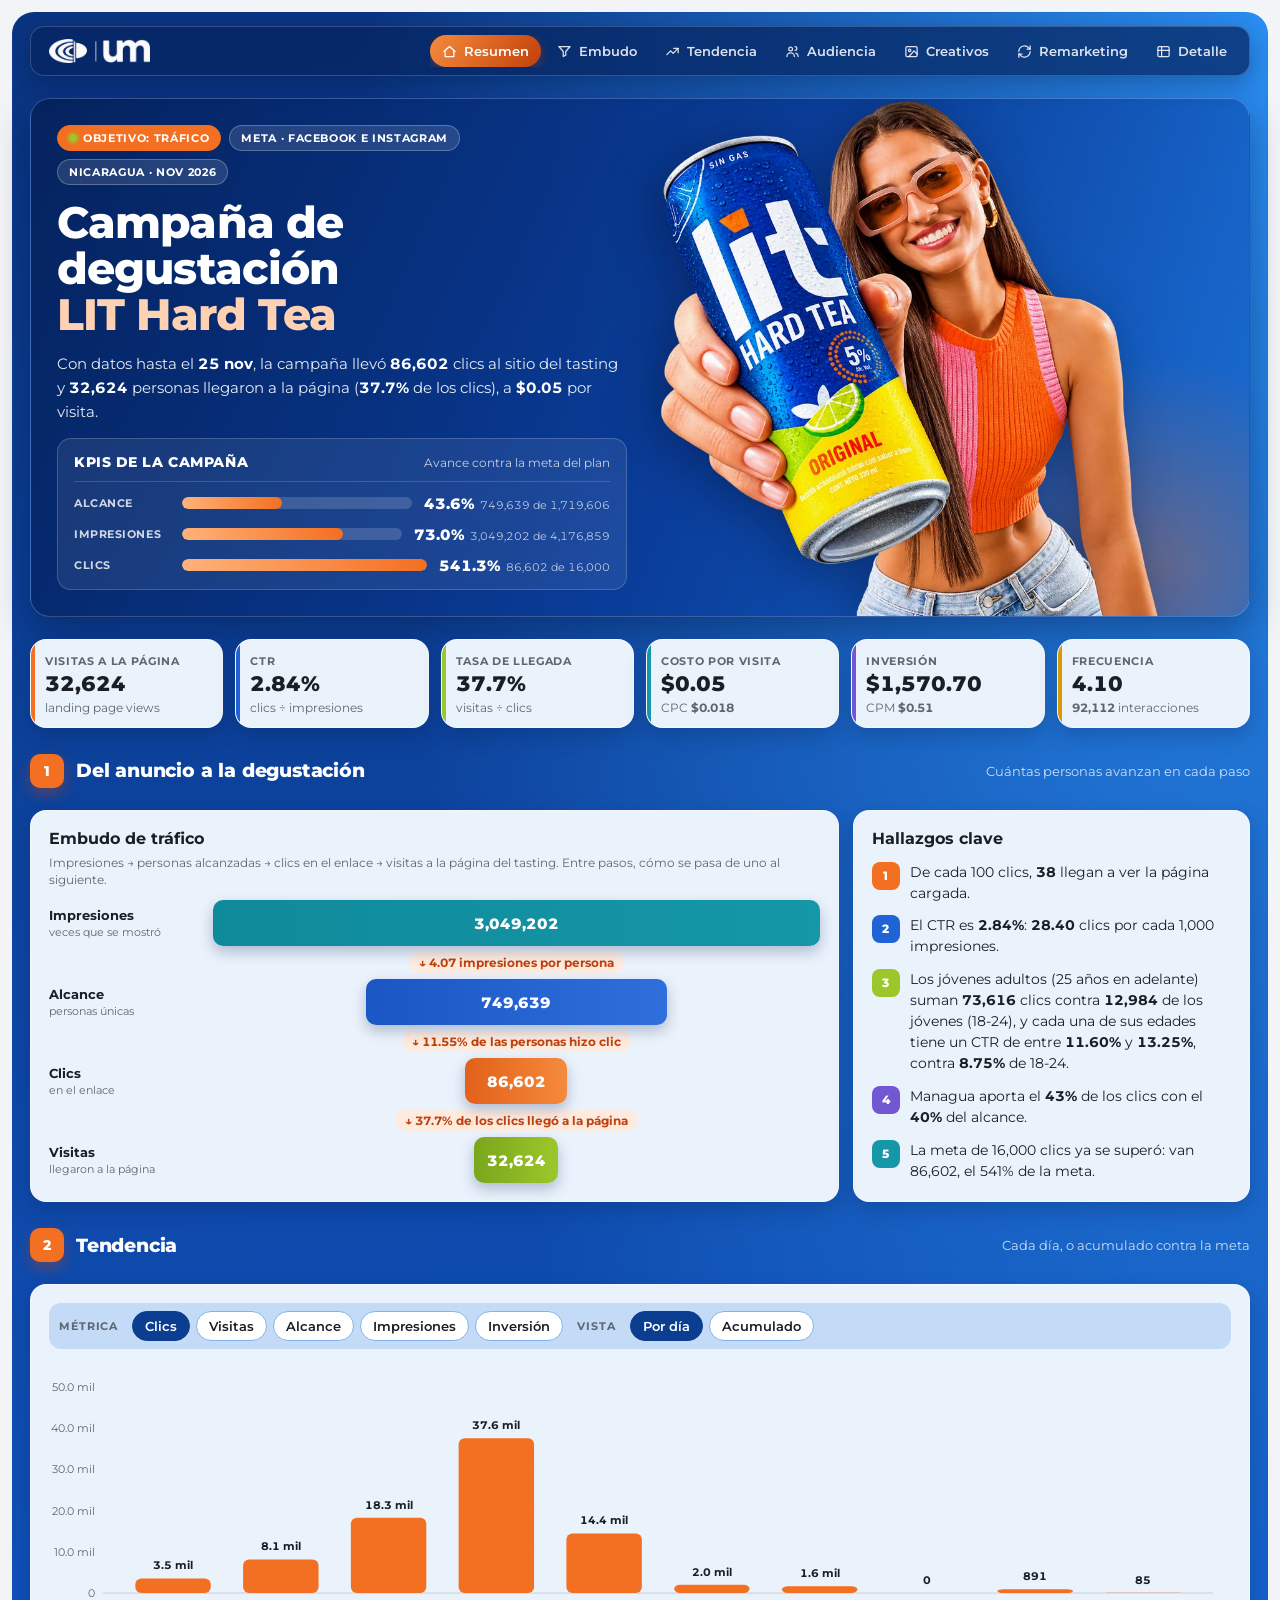
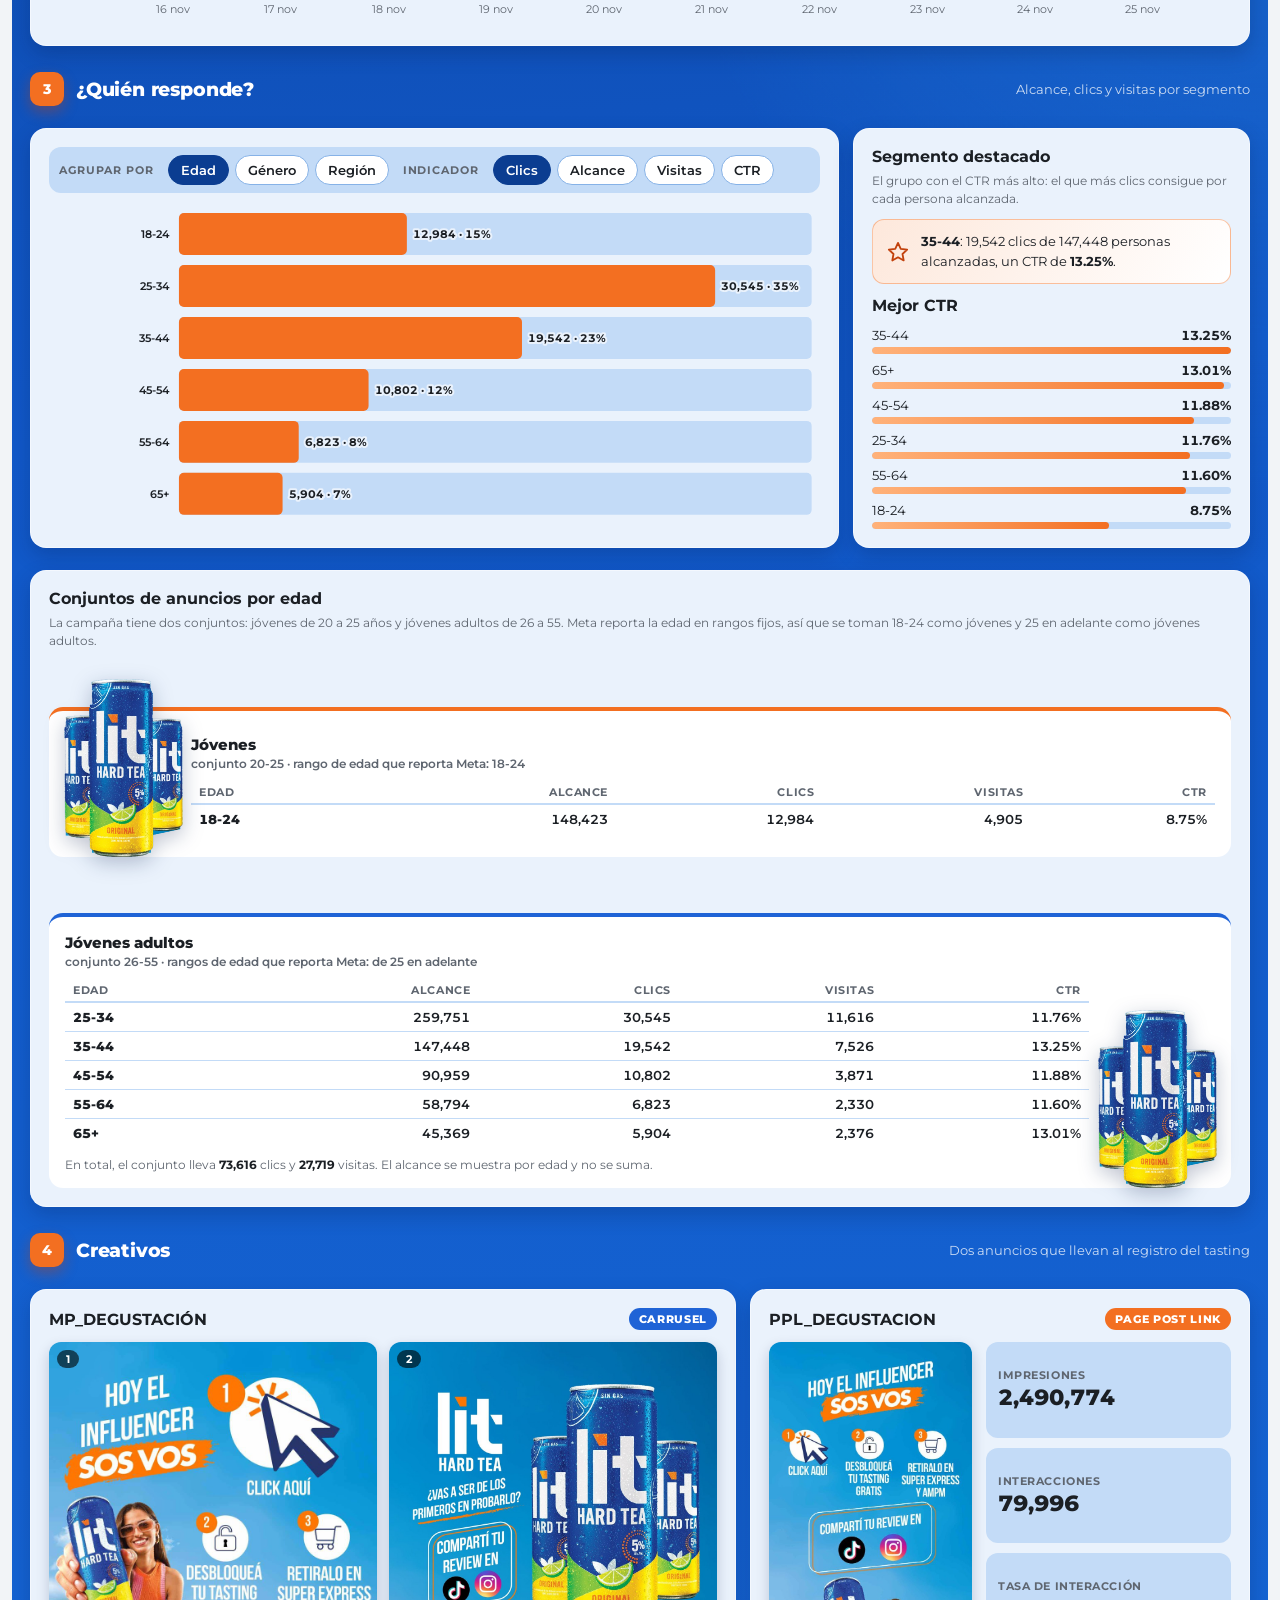
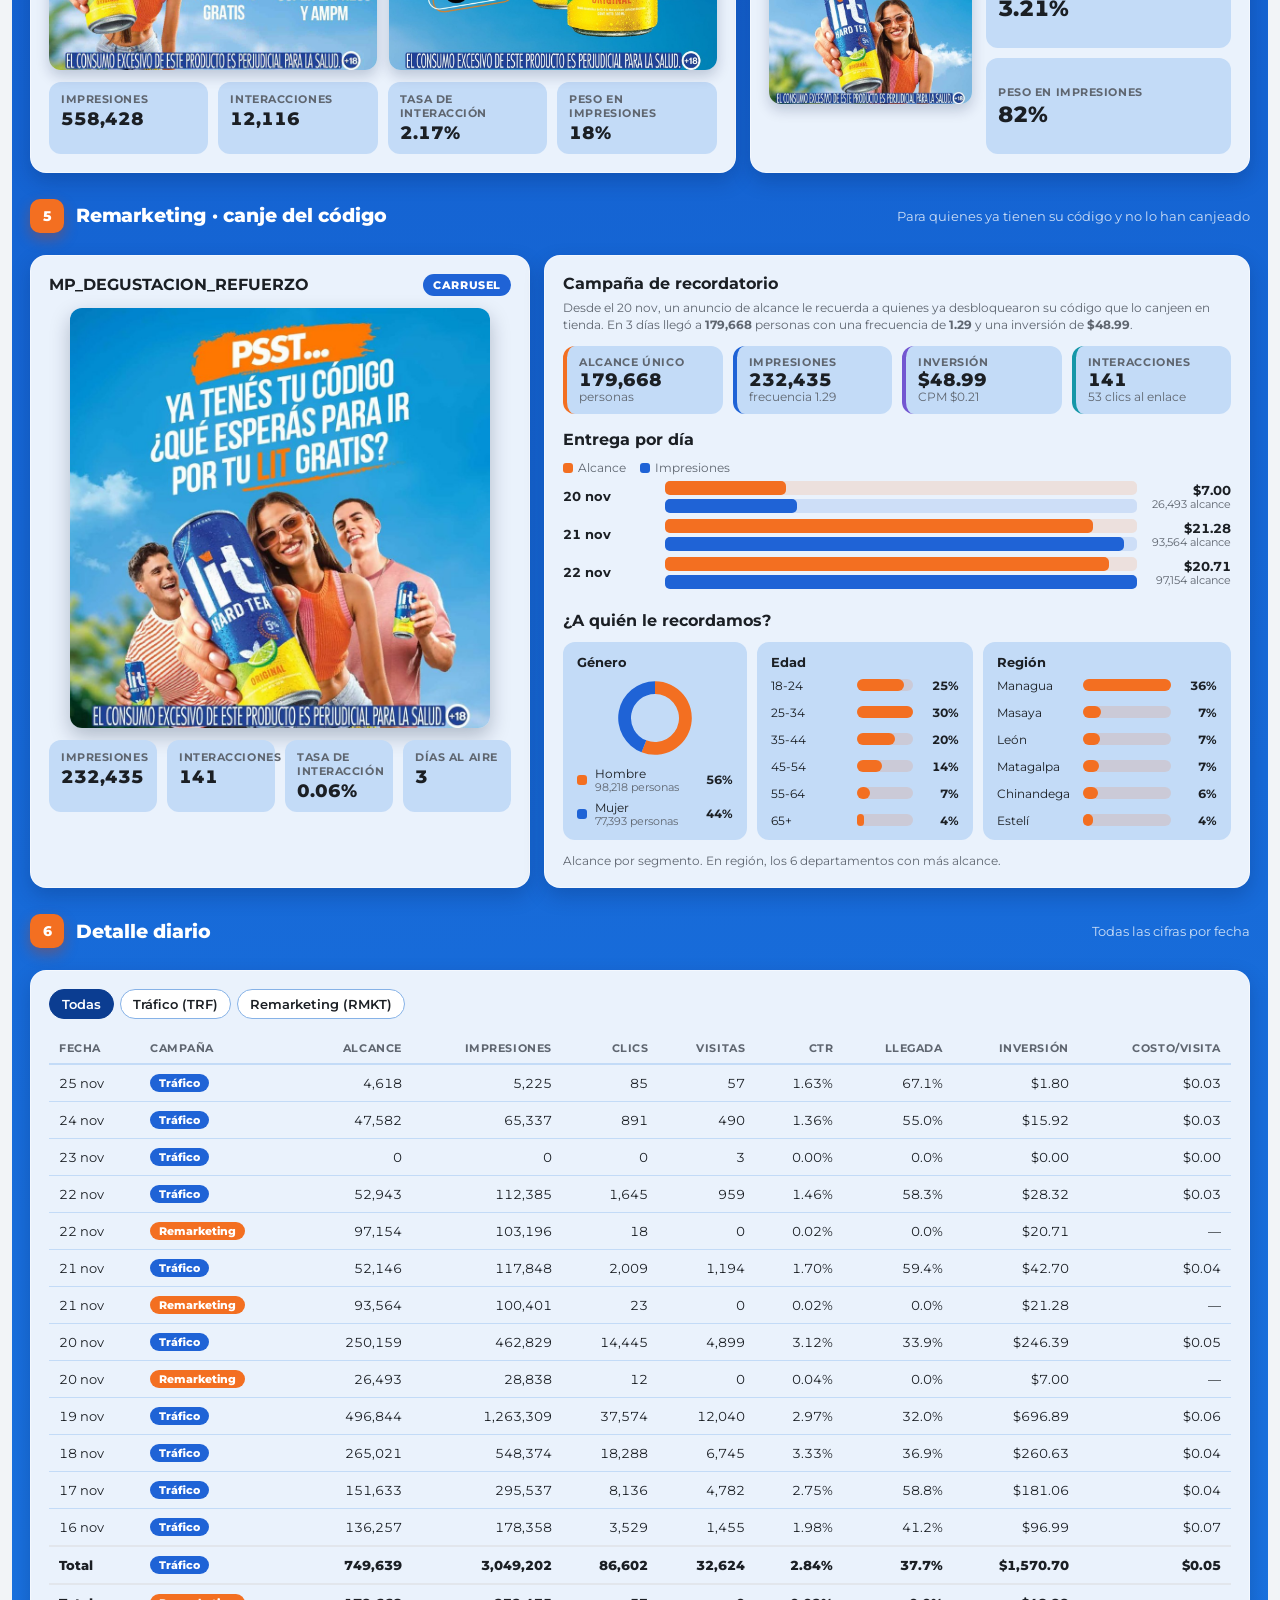
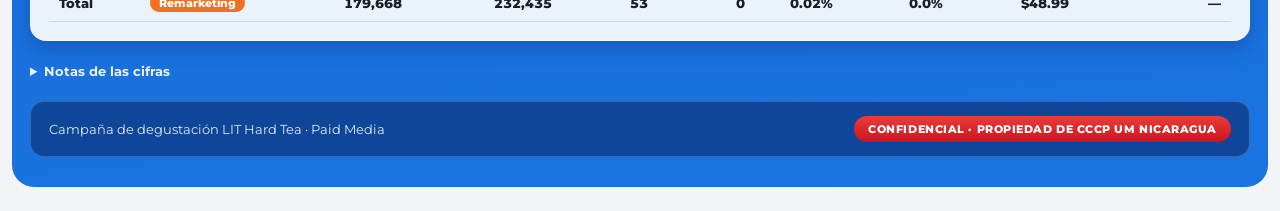
==== commit b6dd8fc0: "Lanzamiento al 25 nov; Degustación reactivada (tráfico al 25 nov) y Remarketing sin datos nuevos Co-" ====
--- a/degustacion/index.html
+++ b/degustacion/index.html
@@ -41,8 +41,8 @@
 .lit-footer { margin-top: 24px; font-size: 12px; color: var(--color-fg-muted); text-align: center; }
 </style></head><body><script src="d3.min.js"></script><script>
 (() => {
-  window.RMKT = {"diario": [{"fecha": "2026-11-20", "alcance": 26493, "impresiones": 28838, "interacciones": 30, "cpm": 0.24, "clics": 12, "visitas": 0, "costo": 7.0}, {"fecha": "2026-11-21", "alcance": 93564, "impresiones": 100401, "interacciones": 61, "cpm": 0.21, "clics": 23, "visitas": 0, "costo": 21.28}, {"fecha": "2026-11-22", "alcance": 96808, "impresiones": 102685, "interacciones": 50, "cpm": 0.2, "clics": 18, "visitas": 0, "costo": 20.64}], "acumulado": {"alcance": 178961, "frecuencia": 1.3, "cpm": 0.21}, "creativos": [{"fecha": "2026-11-20", "anuncio": "MP_DEGUSTACION_REFUERZO", "alcance": 26493, "impresiones": 28838, "interacciones": 30}, {"fecha": "2026-11-21", "anuncio": "MP_DEGUSTACION_REFUERZO", "alcance": 93564, "impresiones": 100401, "interacciones": 61}, {"fecha": "2026-11-22", "anuncio": "MP_DEGUSTACION_REFUERZO", "alcance": 96808, "impresiones": 102685, "interacciones": 50}], "audiencia": [{"dimension": "Género", "segmento": "Hombre", "alcance": 98043, "clics": 37}, {"dimension": "Género", "segmento": "Mujer", "alcance": 77158, "clics": 15}, {"dimension": "Género", "segmento": "Desconocido", "alcance": 609, "clics": 1}, {"dimension": "Edad", "segmento": "25-34", "alcance": 52512, "clics": 8}, {"dimension": "Edad", "segmento": "18-24", "alcance": 44213, "clics": 20}, {"dimension": "Edad", "segmento": "35-44", "alcance": 36086, "clics": 14}, {"dimension": "Edad", "segmento": "45-54", "alcance": 24024, "clics": 4}, {"dimension": "Edad", "segmento": "55-64", "alcance": 12749, "clics": 6}, {"dimension": "Edad", "segmento": "65+", "alcance": 7000, "clics": 1}, {"dimension": "Región", "segmento": "Managua", "alcance": 63866, "clics": 22}, {"dimension": "Región", "segmento": "Masaya", "alcance": 13312, "clics": 4}, {"dimension": "Región", "segmento": "León", "alcance": 12429, "clics": 4}, {"dimension": "Región", "segmento": "Matagalpa", "alcance": 11711, "clics": 4}, {"dimension": "Región", "segmento": "Chinandega", "alcance": 10911, "clics": 0}, {"dimension": "Región", "segmento": "Estelí", "alcance": 7545, "clics": 4}, {"dimension": "Región", "segmento": "Nueva Segovia", "alcance": 6825, "clics": 0}, {"dimension": "Región", "segmento": "Rivas", "alcance": 6781, "clics": 2}, {"dimension": "Región", "segmento": "Granada", "alcance": 6569, "clics": 6}, {"dimension": "Región", "segmento": "RACCN", "alcance": 6010, "clics": 0}, {"dimension": "Región", "segmento": "Jinotega", "alcance": 5908, "clics": 0}, {"dimension": "Región", "segmento": "Carazo", "alcance": 5875, "clics": 4}, {"dimension": "Región", "segmento": "RACCS", "alcance": 5813, "clics": 1}, {"dimension": "Región", "segmento": "Chontales", "alcance": 5284, "clics": 1}, {"dimension": "Región", "segmento": "Boaco", "alcance": 3907, "clics": 0}, {"dimension": "Región", "segmento": "Madriz", "alcance": 2695, "clics": 0}, {"dimension": "Región", "segmento": "Río San Juan", "alcance": 2153, "clics": 1}]};
-  const RAW = {"diario": "fecha,campana,alcance,impresiones,interacciones,cpm,clics,visitas,costo_por_visita,costo\n2026-11-16,CCN_LIT_TRF_DEGUSTACION_NOV_2026,136257,178358,3878,0.54,3529,1455,0.07,96.99\n2026-11-17,CCN_LIT_TRF_DEGUSTACION_NOV_2026,151633,295537,9065,0.61,8136,4782,0.04,181.06\n2026-11-18,CCN_LIT_TRF_DEGUSTACION_NOV_2026,265021,548374,19366,0.48,18288,6745,0.04,260.63\n2026-11-19,CCN_LIT_TRF_DEGUSTACION_NOV_2026,496844,1263309,39600,0.55,37574,12040,0.06,696.89\n2026-11-20,CCN_LIT_TRF_DEGUSTACION_NOV_2026,250159,462829,15134,0.53,14445,4899,0.05,246.39\n2026-11-21,CCN_LIT_TRF_DEGUSTACION_NOV_2026,52146,117848,2186,0.36,2009,1194,0.04,42.7\n2026-11-22,CCN_LIT_TRF_DEGUSTACION_NOV_2026,52860,112038,1796,0.25,1640,959,0.03,28.3\n", "acumulado": "alcance_unico,frecuencia,cpm\n746257,3.99,0.52\n", "creativos": "fecha,anuncio,alcance,impresiones,interacciones\n2026-11-16,MP_DEGUSTACIÓN,58299,67742,609\n2026-11-16,MP_DEGUSTACIÓN,31329,34682,943\n2026-11-16,PPL_DEGUSTACION,57203,75934,2326\n2026-11-17,MP_DEGUSTACIÓN,26163,29350,709\n2026-11-17,MP_DEGUSTACIÓN,24147,26725,793\n2026-11-17,PPL_DEGUSTACION,141406,239462,7563\n2026-11-18,MP_DEGUSTACIÓN,28394,32826,1054\n2026-11-18,MP_DEGUSTACIÓN,30545,35836,1256\n2026-11-18,PPL_DEGUSTACION,285219,479712,17056\n2026-11-19,MP_DEGUSTACIÓN,46626,56258,1647\n2026-11-19,MP_DEGUSTACIÓN,77489,92344,2286\n2026-11-19,PPL_DEGUSTACION,558128,1114707,35667\n2026-11-20,MP_DEGUSTACIÓN,25077,28824,626\n2026-11-20,MP_DEGUSTACIÓN,24977,29103,842\n2026-11-20,PPL_DEGUSTACION,246297,404902,13666\n2026-11-21,MP_DEGUSTACIÓN,27911,64494,687\n2026-11-21,PPL_DEGUSTACION,32007,53354,1499\n2026-11-22,MP_DEGUSTACIÓN,23678,39801,438\n2026-11-22,PPL_DEGUSTACION,36695,72237,1358\n", "audiencia": "dimension,segmento,alcance,clics,visitas\nGénero,Mujer,410820,47374,16938\nGénero,Hombre,335297,37836,14968\nGénero,Desconocido,3787,411,170\nEdad,25-34,258698,30128,11397\nEdad,18-24,147507,12763,4784\nEdad,35-44,146092,19333,7400\nEdad,45-54,90927,10711,3813\nEdad,55-64,58709,6790,2314\nEdad,65+,45348,5894,2368\nRegión,Managua,308252,36563,0\nRegión,Masaya,62387,7843,0\nRegión,León,51851,5782,0\nRegión,Chinandega,45413,4792,0\nRegión,Matagalpa,42403,4351,0\nRegión,Estelí,31285,3088,0\nRegión,Rivas,29054,3044,0\nRegión,Granada,28767,3364,0\nRegión,Carazo,25553,2613,0\nRegión,Chontales,23829,2019,0\nRegión,RACCS,23454,2292,0\nRegión,RACCN,20526,2739,0\nRegión,Nueva Segovia,20167,2137,0\nRegión,Jinotega,19284,2012,0\nRegión,Boaco,13884,1355,0\nRegión,Madriz,8619,810,0\nRegión,Río San Juan,7672,797,0\nRegión,Desconocido,151,20,0\n"};
+  window.RMKT = {"diario": [{"fecha": "2026-11-20", "alcance": 26493, "impresiones": 28838, "interacciones": 30, "cpm": 0.24, "clics": 12, "visitas": 0, "costo": 7.0}, {"fecha": "2026-11-21", "alcance": 93564, "impresiones": 100401, "interacciones": 61, "cpm": 0.21, "clics": 23, "visitas": 0, "costo": 21.28}, {"fecha": "2026-11-22", "alcance": 97154, "impresiones": 103196, "interacciones": 50, "cpm": 0.2, "clics": 18, "visitas": 0, "costo": 20.71}], "acumulado": {"alcance": 179668, "frecuencia": 1.29, "cpm": 0.21}, "creativos": [{"fecha": "2026-11-20", "anuncio": "MP_DEGUSTACION_REFUERZO", "alcance": 26493, "impresiones": 28838, "interacciones": 30}, {"fecha": "2026-11-21", "anuncio": "MP_DEGUSTACION_REFUERZO", "alcance": 93564, "impresiones": 100401, "interacciones": 61}, {"fecha": "2026-11-22", "anuncio": "MP_DEGUSTACION_REFUERZO", "alcance": 97154, "impresiones": 103196, "interacciones": 50}], "audiencia": [{"dimension": "Género", "segmento": "Hombre", "alcance": 98218, "clics": 37}, {"dimension": "Género", "segmento": "Mujer", "alcance": 77393, "clics": 15}, {"dimension": "Género", "segmento": "Desconocido", "alcance": 611, "clics": 1}, {"dimension": "Edad", "segmento": "25-34", "alcance": 52561, "clics": 8}, {"dimension": "Edad", "segmento": "18-24", "alcance": 44290, "clics": 20}, {"dimension": "Edad", "segmento": "35-44", "alcance": 36127, "clics": 14}, {"dimension": "Edad", "segmento": "45-54", "alcance": 24054, "clics": 4}, {"dimension": "Edad", "segmento": "55-64", "alcance": 12801, "clics": 6}, {"dimension": "Edad", "segmento": "65+", "alcance": 7012, "clics": 1}, {"dimension": "Región", "segmento": "Managua", "alcance": 63977, "clics": 22}, {"dimension": "Región", "segmento": "Masaya", "alcance": 13318, "clics": 4}, {"dimension": "Región", "segmento": "León", "alcance": 12431, "clics": 4}, {"dimension": "Región", "segmento": "Matagalpa", "alcance": 11730, "clics": 4}, {"dimension": "Región", "segmento": "Chinandega", "alcance": 10930, "clics": 0}, {"dimension": "Región", "segmento": "Estelí", "alcance": 7545, "clics": 4}, {"dimension": "Región", "segmento": "Nueva Segovia", "alcance": 6829, "clics": 0}, {"dimension": "Región", "segmento": "Rivas", "alcance": 6799, "clics": 2}, {"dimension": "Región", "segmento": "Granada", "alcance": 6593, "clics": 6}, {"dimension": "Región", "segmento": "RACCN", "alcance": 6015, "clics": 0}, {"dimension": "Región", "segmento": "Jinotega", "alcance": 5912, "clics": 0}, {"dimension": "Región", "segmento": "Carazo", "alcance": 5879, "clics": 4}, {"dimension": "Región", "segmento": "RACCS", "alcance": 5829, "clics": 1}, {"dimension": "Región", "segmento": "Chontales", "alcance": 5284, "clics": 1}, {"dimension": "Región", "segmento": "Boaco", "alcance": 3916, "clics": 0}, {"dimension": "Región", "segmento": "Madriz", "alcance": 2697, "clics": 0}, {"dimension": "Región", "segmento": "Río San Juan", "alcance": 2153, "clics": 1}]};
+  const RAW = {"diario": "fecha,campana,alcance,impresiones,interacciones,cpm,clics,visitas,costo_por_visita,costo\n2026-11-16,CCN_LIT_TRF_DEGUSTACION_NOV_2026,136257,178358,3878,0.54,3529,1455,0.07,96.99\n2026-11-17,CCN_LIT_TRF_DEGUSTACION_NOV_2026,151633,295537,9065,0.61,8136,4782,0.04,181.06\n2026-11-18,CCN_LIT_TRF_DEGUSTACION_NOV_2026,265021,548374,19366,0.48,18288,6745,0.04,260.63\n2026-11-19,CCN_LIT_TRF_DEGUSTACION_NOV_2026,496844,1263309,39600,0.55,37574,12040,0.06,696.89\n2026-11-20,CCN_LIT_TRF_DEGUSTACION_NOV_2026,250159,462829,15134,0.53,14445,4899,0.05,246.39\n2026-11-21,CCN_LIT_TRF_DEGUSTACION_NOV_2026,52146,117848,2186,0.36,2009,1194,0.04,42.7\n2026-11-22,CCN_LIT_TRF_DEGUSTACION_NOV_2026,52943,112385,1801,0.25,1645,959,0.03,28.32\n2026-11-23,CCN_LIT_TRF_DEGUSTACION_NOV_2026,0,0,0,0,0,3,0,0\n2026-11-24,CCN_LIT_TRF_DEGUSTACION_NOV_2026,47582,65337,987,0.24,891,490,0.03,15.92\n2026-11-25,CCN_LIT_TRF_DEGUSTACION_NOV_2026,4618,5225,95,0.34,85,57,0.03,1.8\n", "acumulado": "alcance_unico,frecuencia,cpm\n749639,4.1,0.51\n", "creativos": "fecha,anuncio,alcance,impresiones,interacciones\n2026-11-16,MP_DEGUSTACIÓN,58299,67742,609\n2026-11-16,MP_DEGUSTACIÓN,31329,34682,943\n2026-11-16,PPL_DEGUSTACION,57203,75934,2326\n2026-11-17,MP_DEGUSTACIÓN,26163,29350,709\n2026-11-17,MP_DEGUSTACIÓN,24147,26725,793\n2026-11-17,PPL_DEGUSTACION,141406,239462,7563\n2026-11-18,MP_DEGUSTACIÓN,28394,32826,1054\n2026-11-18,MP_DEGUSTACIÓN,30545,35836,1256\n2026-11-18,PPL_DEGUSTACION,285219,479712,17056\n2026-11-19,MP_DEGUSTACIÓN,46626,56258,1647\n2026-11-19,MP_DEGUSTACIÓN,77489,92344,2286\n2026-11-19,PPL_DEGUSTACION,558128,1114707,35667\n2026-11-20,MP_DEGUSTACIÓN,25077,28824,626\n2026-11-20,MP_DEGUSTACIÓN,24977,29103,842\n2026-11-20,PPL_DEGUSTACION,246297,404902,13666\n2026-11-21,MP_DEGUSTACIÓN,27911,64494,687\n2026-11-21,PPL_DEGUSTACION,32007,53354,1499\n2026-11-22,MP_DEGUSTACIÓN,23684,39850,439\n2026-11-22,PPL_DEGUSTACION,36861,72535,1362\n2026-11-24,MP_DEGUSTACIÓN,16411,19205,200\n2026-11-24,PPL_DEGUSTACION,34484,46132,787\n2026-11-25,MP_DEGUSTACIÓN,1145,1189,25\n2026-11-25,PPL_DEGUSTACION,3551,4036,70\n", "audiencia": "dimension,segmento,alcance,clics,visitas\nGénero,Mujer,411707,47830,17169\nGénero,Hombre,336243,38353,15282\nGénero,Desconocido,3811,419,173\nEdad,25-34,259751,30545,11616\nEdad,18-24,148423,12984,4905\nEdad,35-44,147448,19542,7526\nEdad,45-54,90959,10802,3871\nEdad,55-64,58794,6823,2330\nEdad,65+,45369,5904,2376\nRegión,Managua,309911,37050,0\nRegión,Masaya,62715,7978,0\nRegión,León,52018,5871,0\nRegión,Chinandega,45801,4831,0\nRegión,Matagalpa,42550,4384,0\nRegión,Estelí,31392,3102,0\nRegión,Rivas,29272,3086,0\nRegión,Granada,28886,3424,0\nRegión,Carazo,25762,2642,0\nRegión,Chontales,23892,2029,0\nRegión,RACCS,23484,2302,0\nRegión,RACCN,20539,2742,0\nRegión,Nueva Segovia,20199,2145,0\nRegión,Jinotega,19327,2016,0\nRegión,Boaco,13926,1362,0\nRegión,Madriz,8634,819,0\nRegión,Río San Juan,7696,799,0\nRegión,Desconocido,159,20,0\n"};
   const DS = {};
   for (const k in RAW) DS[k] = d3.csvParse(RAW[k]);
   const calcs = [], draws = {}, onDatas = [];
@@ -302,7 +302,7 @@
     <div class="dg-hero-txt">
       <div class="dg-badges"><span class="dg-badge or"><i></i>Objetivo: tráfico</span><span class="dg-badge">Meta · Facebook e Instagram</span><span class="dg-badge">Nicaragua · Nov 2026</span></div>
       <h1 class="dg-h1">Campaña de degustación <span>LIT Hard Tea</span></h1>
-      <p class="dg-take">Campaña finalizada el <b data-draw="num" data-source="totales" data-field="ultima_fecha" data-row="0" data-fmt="fecha">—</b>: llevó <b data-draw="num" data-source="totales" data-field="clics" data-row="0" data-fmt="int">—</b> clics al sitio del tasting y <b data-draw="num" data-source="totales" data-field="visitas" data-row="0" data-fmt="int">—</b> personas llegaron a la página (<b data-draw="num" data-source="totales" data-field="tasa_llegada" data-row="0" data-fmt="pct1">—</b> de los clics), a <b data-draw="num" data-source="totales" data-field="cpv" data-row="0" data-fmt="usd2">—</b> por visita.</p>
+      <p class="dg-take">Con datos hasta el <b data-draw="num" data-source="totales" data-field="ultima_fecha" data-row="0" data-fmt="fecha">—</b>, la campaña llevó <b data-draw="num" data-source="totales" data-field="clics" data-row="0" data-fmt="int">—</b> clics al sitio del tasting y <b data-draw="num" data-source="totales" data-field="visitas" data-row="0" data-fmt="int">—</b> personas llegaron a la página (<b data-draw="num" data-source="totales" data-field="tasa_llegada" data-row="0" data-fmt="pct1">—</b> de los clics), a <b data-draw="num" data-source="totales" data-field="cpv" data-row="0" data-fmt="usd2">—</b> por visita.</p>
       <div class="dg-goals-box"><div class="dg-goals-h"><span>KPIs de la campaña</span><small>Avance contra la meta del plan</small></div>
       <div class="dg-goals" id="metas" data-draw="metas" data-source="metas"></div></div>
     </div>
@@ -395,7 +395,7 @@
         <table class="dg-ed" data-source="aud" data-row-key="clave"><thead><tr><th data-field="segmento">Edad</th><th data-field="alcance">Alcance</th><th data-field="clics">Clics</th><th data-field="visitas">Visitas</th><th data-field="ctr">CTR</th></tr></thead><tbody data-draw="edades" data-conjunto="jovenes"></tbody></table></div></div>
       <div class="dg-set der" style="--c: var(--dg-blue); --fw: 120px"><div class="dg-set-foto dg-f-adu" role="img" aria-label="Tres latas de LIT Hard Tea"></div><div class="dg-set-body"><h4>Jóvenes adultos<small>conjunto 26-55 · rangos de edad que reporta Meta: de 25 en adelante</small></h4>
         <table class="dg-ed" data-source="aud" data-row-key="clave"><thead><tr><th data-field="segmento">Edad</th><th data-field="alcance">Alcance</th><th data-field="clics">Clics</th><th data-field="visitas">Visitas</th><th data-field="ctr">CTR</th></tr></thead><tbody data-draw="edades" data-conjunto="adultos"></tbody></table>
-        <p class="dg-set-tot">En total, el conjunto sumó <b data-draw="num" data-source="conjuntos" data-field="clics" data-where="conjunto=adultos" data-fmt="int">—</b> clics y <b data-draw="num" data-source="conjuntos" data-field="visitas" data-where="conjunto=adultos" data-fmt="int">—</b> visitas. El alcance se muestra por edad y no se suma.</p></div></div>
+        <p class="dg-set-tot">En total, el conjunto lleva <b data-draw="num" data-source="conjuntos" data-field="clics" data-where="conjunto=adultos" data-fmt="int">—</b> clics y <b data-draw="num" data-source="conjuntos" data-field="visitas" data-where="conjunto=adultos" data-fmt="int">—</b> visitas. El alcance se muestra por edad y no se suma.</p></div></div>
     </div>
   </section>
 
@@ -653,7 +653,7 @@
     const hoy = new Date(Date.now() - 6 * 3600e3).toISOString().slice(0, 10), comp = por_dia.filter((r) => String(r.fecha).slice(0, 10) < hoy), ult = comp[comp.length - 1] || por_dia[por_dia.length - 1] || {};
     const faltan = Math.max(0, dg.META.clics - t.clics);
     const jv = conjuntos.find((r) => r.conjunto === 'jovenes') || {}, ad = conjuntos.find((r) => r.conjunto === 'adultos') || {};
-    return [{ veces_clics: jv.clics ? ad.clics / jv.clics : null, edad_top: top.segmento, edad_top_clics: top.clics, edad_ctr: ctr.segmento, edad_ctr_v: ctr.ctr, managua_clics: mga.part_clics, managua_alcance: mga.part_alcance, clics_faltan: faltan, dias_meta: ult.clics ? Math.ceil(faltan / ult.clics) : null, meta_txt: faltan > 0 ? 'Para la meta de clics faltan ' + dg.fmt.int(faltan) + '; al ritmo del último día completo serían unos ' + dg.fmt.int(ult.clics ? Math.ceil(faltan / ult.clics) : 0) + ' días más.' : 'La meta de ' + dg.fmt.int(dg.META.clics) + ' clics se superó: cerró con ' + dg.fmt.int(t.clics) + ', el ' + dg.fmt.pct0(t.clics / dg.META.clics) + ' de la meta.' }];
+    return [{ veces_clics: jv.clics ? ad.clics / jv.clics : null, edad_top: top.segmento, edad_top_clics: top.clics, edad_ctr: ctr.segmento, edad_ctr_v: ctr.ctr, managua_clics: mga.part_clics, managua_alcance: mga.part_alcance, clics_faltan: faltan, dias_meta: ult.clics ? Math.ceil(faltan / ult.clics) : null, meta_txt: faltan > 0 ? 'Para la meta de clics faltan ' + dg.fmt.int(faltan) + '; al ritmo del último día completo serían unos ' + dg.fmt.int(ult.clics ? Math.ceil(faltan / ult.clics) : 0) + ' días más.' : 'La meta de ' + dg.fmt.int(dg.META.clics) + ' clics ya se superó: van ' + dg.fmt.int(t.clics) + ', el ' + dg.fmt.pct0(t.clics / dg.META.clics) + ' de la meta.' }];
   }
 });
 </script>
@@ -892,7 +892,7 @@
   const sum = (a, k) => a.reduce((s, r) => s + (+r[k] || 0), 0);
   const hoy = new Date(Date.now() - 6 * 3600e3).toISOString().slice(0, 10);
   const d = D.diario, imp = sum(d, 'impresiones'), inv = sum(d, 'costo'), cl = sum(d, 'clics'), it = sum(d, 'interacciones'), ult = d[d.length - 1].fecha;
-  document.getElementById('rm-intro').innerHTML = (ult >= hoy ? `Desde el ${fecha(d[0].fecha)}, un anuncio de alcance le recuerda a quienes ya desbloquearon su código que lo canjeen en tienda. En ${d.length} días llegó a` : `Del ${fecha(d[0].fecha)} al ${fecha(ult)} (campaña finalizada), un anuncio de alcance le recordó a quienes ya desbloquearon su código que lo canjearan en tienda. En ${d.length} días llegó a`) + ` <b>${int(D.acumulado.alcance)}</b> personas con una frecuencia de <b>${nf(2).format(D.acumulado.frecuencia)}</b> y una inversión de <b>${usd(inv)}</b>.` + (ult >= hoy ? ` El ${fecha(ult)} está en curso.` : '');
+  document.getElementById('rm-intro').innerHTML = `Desde el ${fecha(d[0].fecha)}, un anuncio de alcance le recuerda a quienes ya desbloquearon su código que lo canjeen en tienda. En ${d.length} días llegó a <b>${int(D.acumulado.alcance)}</b> personas con una frecuencia de <b>${nf(2).format(D.acumulado.frecuencia)}</b> y una inversión de <b>${usd(inv)}</b>.` + (ult >= hoy ? ` El ${fecha(ult)} está en curso.` : '');
   const tiles = [['Alcance único', int(D.acumulado.alcance), 'personas', 'var(--dg-or)'], ['Impresiones', int(imp), 'frecuencia ' + nf(2).format(D.acumulado.frecuencia), 'var(--dg-blue)'], ['Inversión', usd(inv), 'CPM ' + usd(inv / imp * 1000), 'var(--dg-purple)'], ['Interacciones', int(it), int(cl) + ' clics al enlace', 'var(--dg-teal)']];
   document.getElementById('rm-tiles').innerHTML = tiles.map(([a, b, c, col]) => `<div class="rm-tile" style="--c:${col}"><small>${a}</small><b>${b}</b><span>${c}</span></div>`).join('');
   const mA = Math.max(...d.map((r) => r.alcance)), mI = Math.max(...d.map((r) => r.impresiones));
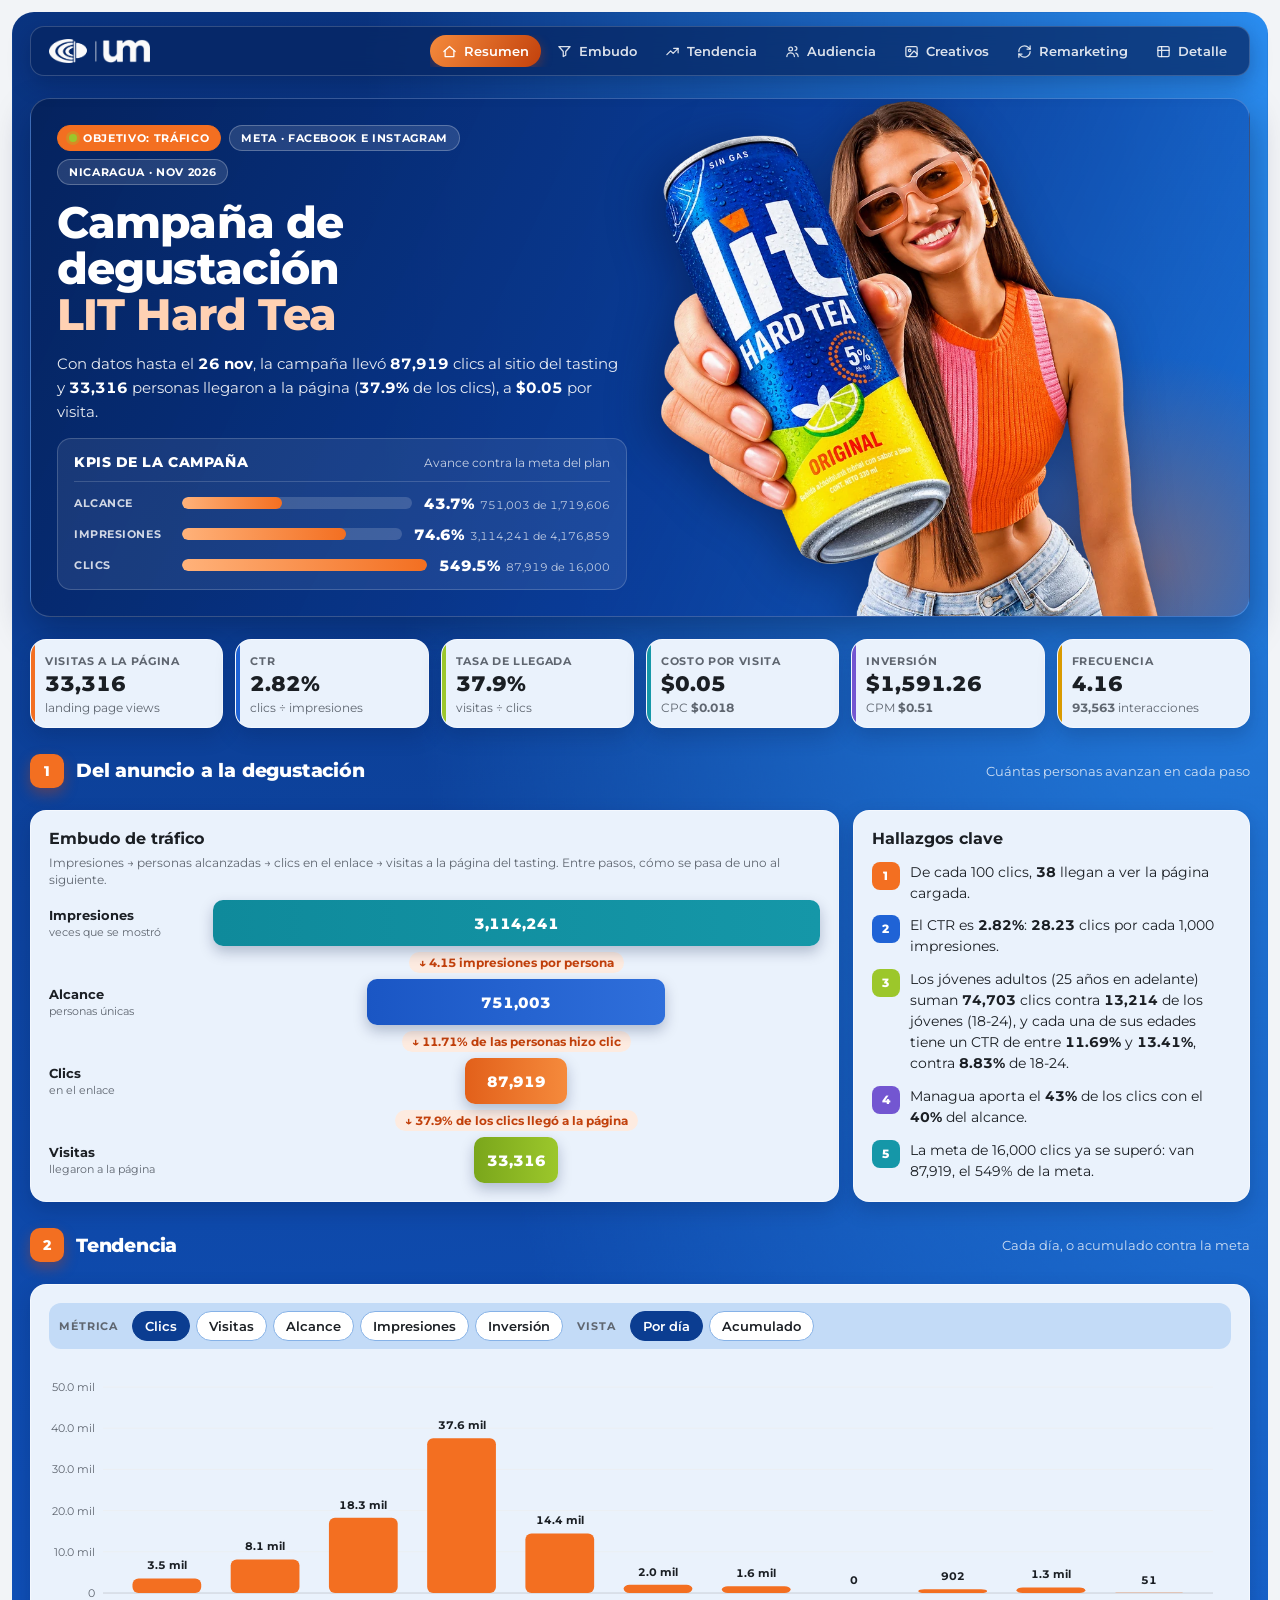
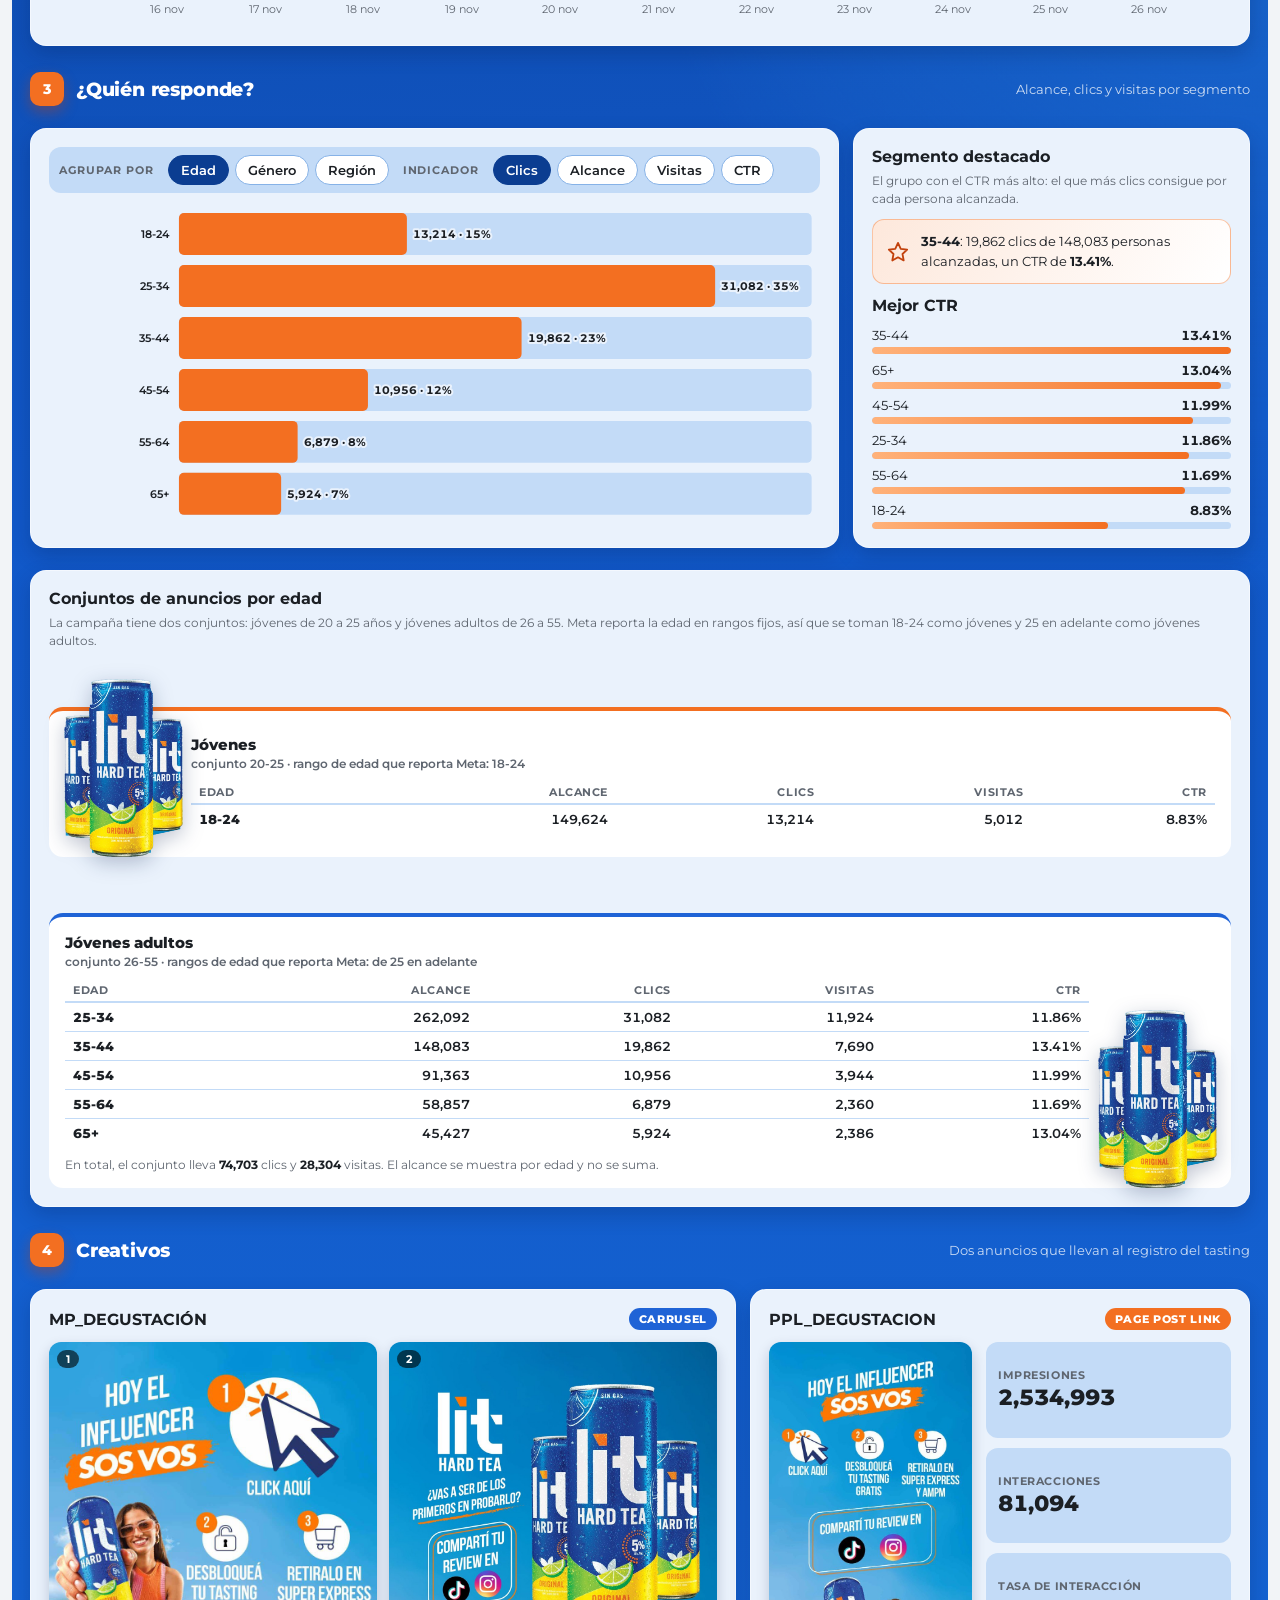
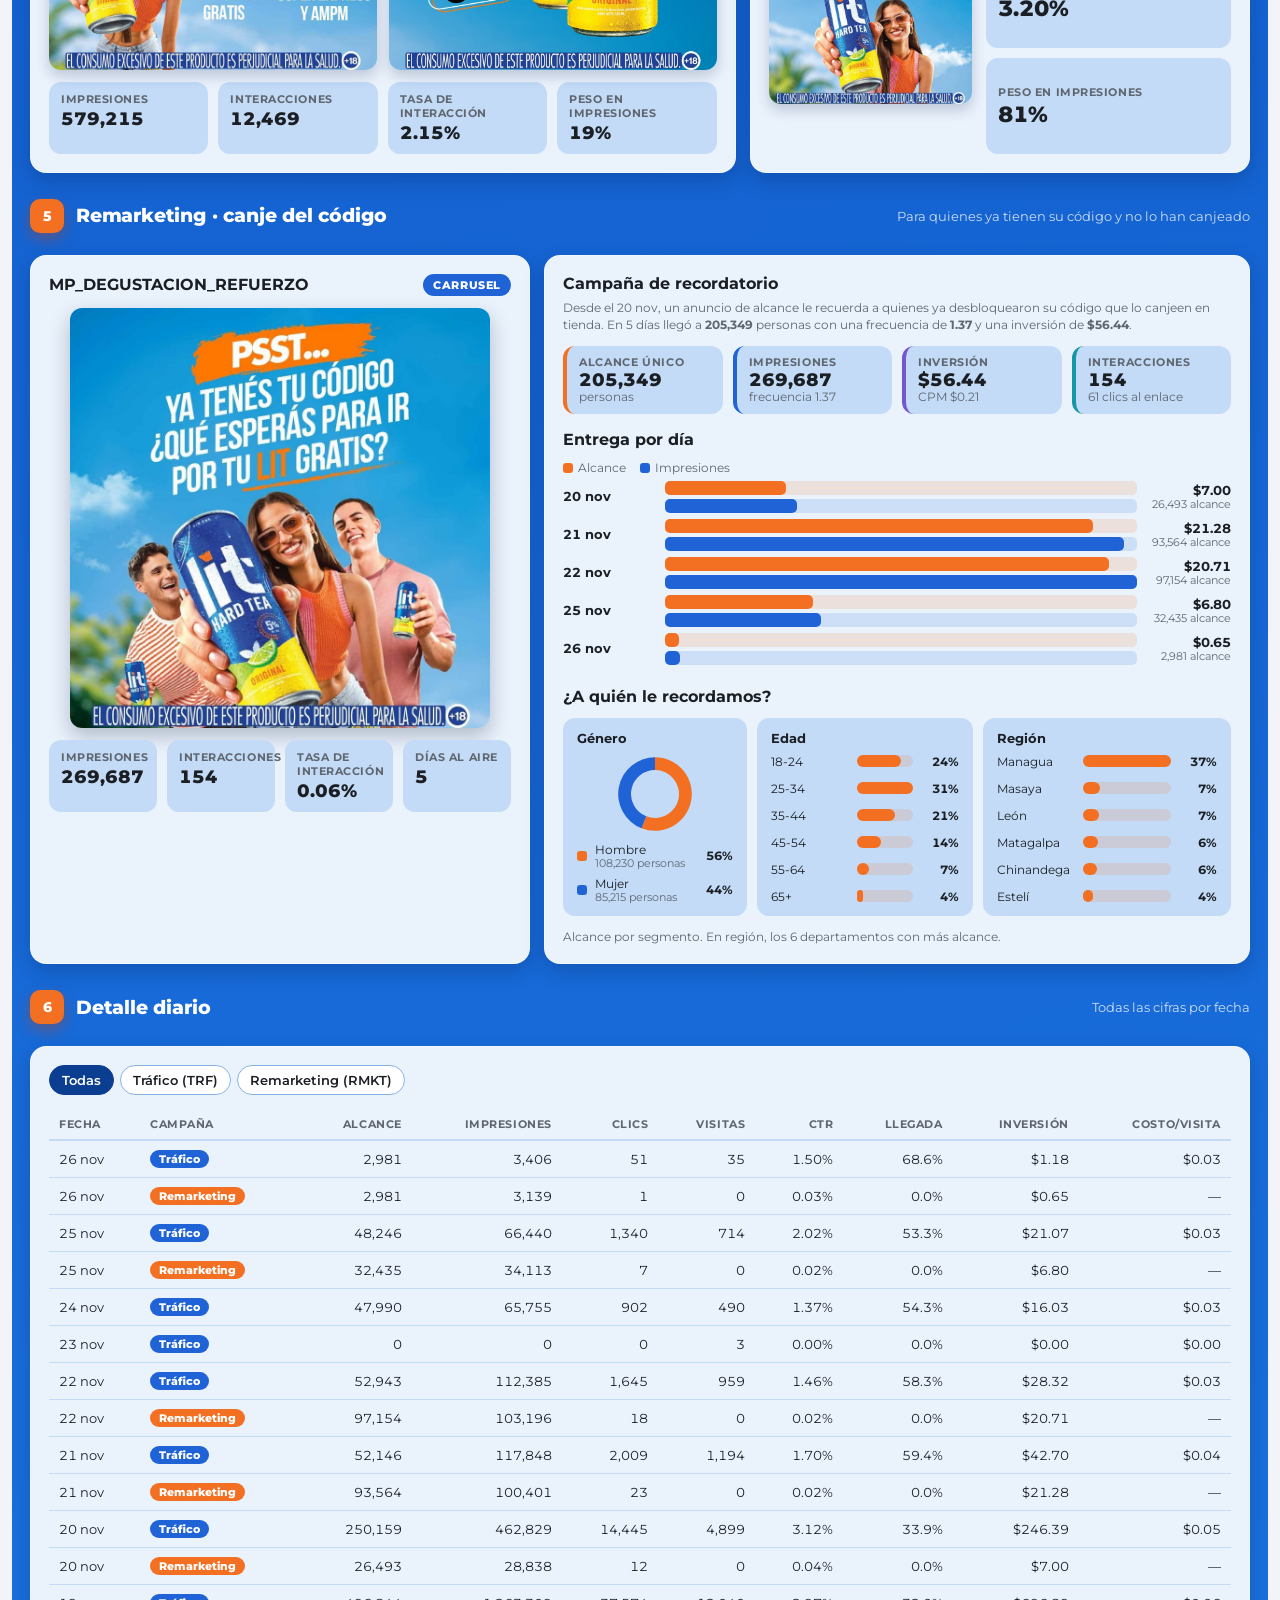
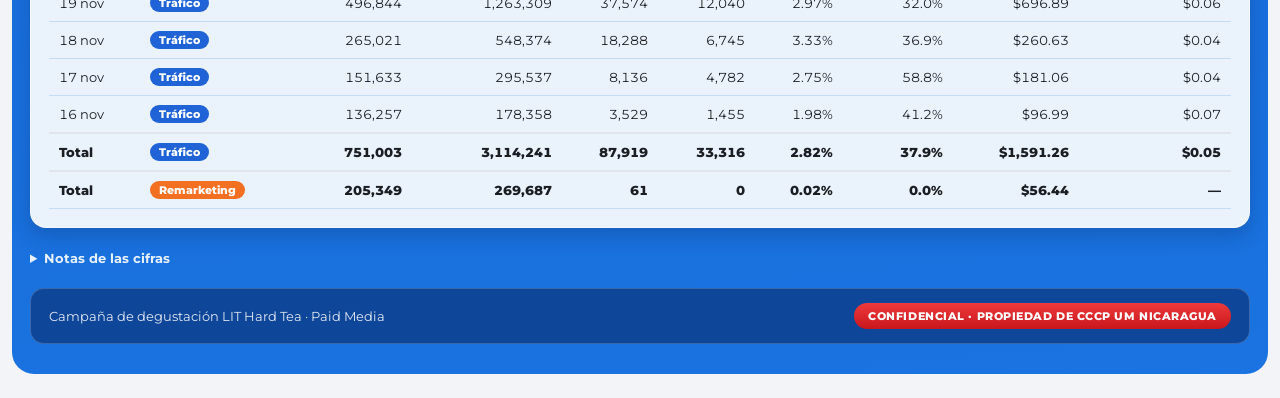
==== commit 052c9e38: "Lanzamiento, Degustación y Remarketing al 26 nov Co-Authored-By: Claude Opus 5.5 <noreply@anthropic." ====
--- a/degustacion/index.html
+++ b/degustacion/index.html
@@ -41,8 +41,8 @@
 .lit-footer { margin-top: 24px; font-size: 12px; color: var(--color-fg-muted); text-align: center; }
 </style></head><body><script src="d3.min.js"></script><script>
 (() => {
-  window.RMKT = {"diario": [{"fecha": "2026-11-20", "alcance": 26493, "impresiones": 28838, "interacciones": 30, "cpm": 0.24, "clics": 12, "visitas": 0, "costo": 7.0}, {"fecha": "2026-11-21", "alcance": 93564, "impresiones": 100401, "interacciones": 61, "cpm": 0.21, "clics": 23, "visitas": 0, "costo": 21.28}, {"fecha": "2026-11-22", "alcance": 97154, "impresiones": 103196, "interacciones": 50, "cpm": 0.2, "clics": 18, "visitas": 0, "costo": 20.71}], "acumulado": {"alcance": 179668, "frecuencia": 1.29, "cpm": 0.21}, "creativos": [{"fecha": "2026-11-20", "anuncio": "MP_DEGUSTACION_REFUERZO", "alcance": 26493, "impresiones": 28838, "interacciones": 30}, {"fecha": "2026-11-21", "anuncio": "MP_DEGUSTACION_REFUERZO", "alcance": 93564, "impresiones": 100401, "interacciones": 61}, {"fecha": "2026-11-22", "anuncio": "MP_DEGUSTACION_REFUERZO", "alcance": 97154, "impresiones": 103196, "interacciones": 50}], "audiencia": [{"dimension": "Género", "segmento": "Hombre", "alcance": 98218, "clics": 37}, {"dimension": "Género", "segmento": "Mujer", "alcance": 77393, "clics": 15}, {"dimension": "Género", "segmento": "Desconocido", "alcance": 611, "clics": 1}, {"dimension": "Edad", "segmento": "25-34", "alcance": 52561, "clics": 8}, {"dimension": "Edad", "segmento": "18-24", "alcance": 44290, "clics": 20}, {"dimension": "Edad", "segmento": "35-44", "alcance": 36127, "clics": 14}, {"dimension": "Edad", "segmento": "45-54", "alcance": 24054, "clics": 4}, {"dimension": "Edad", "segmento": "55-64", "alcance": 12801, "clics": 6}, {"dimension": "Edad", "segmento": "65+", "alcance": 7012, "clics": 1}, {"dimension": "Región", "segmento": "Managua", "alcance": 63977, "clics": 22}, {"dimension": "Región", "segmento": "Masaya", "alcance": 13318, "clics": 4}, {"dimension": "Región", "segmento": "León", "alcance": 12431, "clics": 4}, {"dimension": "Región", "segmento": "Matagalpa", "alcance": 11730, "clics": 4}, {"dimension": "Región", "segmento": "Chinandega", "alcance": 10930, "clics": 0}, {"dimension": "Región", "segmento": "Estelí", "alcance": 7545, "clics": 4}, {"dimension": "Región", "segmento": "Nueva Segovia", "alcance": 6829, "clics": 0}, {"dimension": "Región", "segmento": "Rivas", "alcance": 6799, "clics": 2}, {"dimension": "Región", "segmento": "Granada", "alcance": 6593, "clics": 6}, {"dimension": "Región", "segmento": "RACCN", "alcance": 6015, "clics": 0}, {"dimension": "Región", "segmento": "Jinotega", "alcance": 5912, "clics": 0}, {"dimension": "Región", "segmento": "Carazo", "alcance": 5879, "clics": 4}, {"dimension": "Región", "segmento": "RACCS", "alcance": 5829, "clics": 1}, {"dimension": "Región", "segmento": "Chontales", "alcance": 5284, "clics": 1}, {"dimension": "Región", "segmento": "Boaco", "alcance": 3916, "clics": 0}, {"dimension": "Región", "segmento": "Madriz", "alcance": 2697, "clics": 0}, {"dimension": "Región", "segmento": "Río San Juan", "alcance": 2153, "clics": 1}]};
-  const RAW = {"diario": "fecha,campana,alcance,impresiones,interacciones,cpm,clics,visitas,costo_por_visita,costo\n2026-11-16,CCN_LIT_TRF_DEGUSTACION_NOV_2026,136257,178358,3878,0.54,3529,1455,0.07,96.99\n2026-11-17,CCN_LIT_TRF_DEGUSTACION_NOV_2026,151633,295537,9065,0.61,8136,4782,0.04,181.06\n2026-11-18,CCN_LIT_TRF_DEGUSTACION_NOV_2026,265021,548374,19366,0.48,18288,6745,0.04,260.63\n2026-11-19,CCN_LIT_TRF_DEGUSTACION_NOV_2026,496844,1263309,39600,0.55,37574,12040,0.06,696.89\n2026-11-20,CCN_LIT_TRF_DEGUSTACION_NOV_2026,250159,462829,15134,0.53,14445,4899,0.05,246.39\n2026-11-21,CCN_LIT_TRF_DEGUSTACION_NOV_2026,52146,117848,2186,0.36,2009,1194,0.04,42.7\n2026-11-22,CCN_LIT_TRF_DEGUSTACION_NOV_2026,52943,112385,1801,0.25,1645,959,0.03,28.32\n2026-11-23,CCN_LIT_TRF_DEGUSTACION_NOV_2026,0,0,0,0,0,3,0,0\n2026-11-24,CCN_LIT_TRF_DEGUSTACION_NOV_2026,47582,65337,987,0.24,891,490,0.03,15.92\n2026-11-25,CCN_LIT_TRF_DEGUSTACION_NOV_2026,4618,5225,95,0.34,85,57,0.03,1.8\n", "acumulado": "alcance_unico,frecuencia,cpm\n749639,4.1,0.51\n", "creativos": "fecha,anuncio,alcance,impresiones,interacciones\n2026-11-16,MP_DEGUSTACIÓN,58299,67742,609\n2026-11-16,MP_DEGUSTACIÓN,31329,34682,943\n2026-11-16,PPL_DEGUSTACION,57203,75934,2326\n2026-11-17,MP_DEGUSTACIÓN,26163,29350,709\n2026-11-17,MP_DEGUSTACIÓN,24147,26725,793\n2026-11-17,PPL_DEGUSTACION,141406,239462,7563\n2026-11-18,MP_DEGUSTACIÓN,28394,32826,1054\n2026-11-18,MP_DEGUSTACIÓN,30545,35836,1256\n2026-11-18,PPL_DEGUSTACION,285219,479712,17056\n2026-11-19,MP_DEGUSTACIÓN,46626,56258,1647\n2026-11-19,MP_DEGUSTACIÓN,77489,92344,2286\n2026-11-19,PPL_DEGUSTACION,558128,1114707,35667\n2026-11-20,MP_DEGUSTACIÓN,25077,28824,626\n2026-11-20,MP_DEGUSTACIÓN,24977,29103,842\n2026-11-20,PPL_DEGUSTACION,246297,404902,13666\n2026-11-21,MP_DEGUSTACIÓN,27911,64494,687\n2026-11-21,PPL_DEGUSTACION,32007,53354,1499\n2026-11-22,MP_DEGUSTACIÓN,23684,39850,439\n2026-11-22,PPL_DEGUSTACION,36861,72535,1362\n2026-11-24,MP_DEGUSTACIÓN,16411,19205,200\n2026-11-24,PPL_DEGUSTACION,34484,46132,787\n2026-11-25,MP_DEGUSTACIÓN,1145,1189,25\n2026-11-25,PPL_DEGUSTACION,3551,4036,70\n", "audiencia": "dimension,segmento,alcance,clics,visitas\nGénero,Mujer,411707,47830,17169\nGénero,Hombre,336243,38353,15282\nGénero,Desconocido,3811,419,173\nEdad,25-34,259751,30545,11616\nEdad,18-24,148423,12984,4905\nEdad,35-44,147448,19542,7526\nEdad,45-54,90959,10802,3871\nEdad,55-64,58794,6823,2330\nEdad,65+,45369,5904,2376\nRegión,Managua,309911,37050,0\nRegión,Masaya,62715,7978,0\nRegión,León,52018,5871,0\nRegión,Chinandega,45801,4831,0\nRegión,Matagalpa,42550,4384,0\nRegión,Estelí,31392,3102,0\nRegión,Rivas,29272,3086,0\nRegión,Granada,28886,3424,0\nRegión,Carazo,25762,2642,0\nRegión,Chontales,23892,2029,0\nRegión,RACCS,23484,2302,0\nRegión,RACCN,20539,2742,0\nRegión,Nueva Segovia,20199,2145,0\nRegión,Jinotega,19327,2016,0\nRegión,Boaco,13926,1362,0\nRegión,Madriz,8634,819,0\nRegión,Río San Juan,7696,799,0\nRegión,Desconocido,159,20,0\n"};
+  window.RMKT = {"diario": [{"fecha": "2026-11-20", "alcance": 26493, "impresiones": 28838, "interacciones": 30, "cpm": 0.24, "clics": 12, "visitas": 0, "costo": 7.0}, {"fecha": "2026-11-21", "alcance": 93564, "impresiones": 100401, "interacciones": 61, "cpm": 0.21, "clics": 23, "visitas": 0, "costo": 21.28}, {"fecha": "2026-11-22", "alcance": 97154, "impresiones": 103196, "interacciones": 50, "cpm": 0.2, "clics": 18, "visitas": 0, "costo": 20.71}, {"fecha": "2026-11-25", "alcance": 32435, "impresiones": 34113, "interacciones": 12, "cpm": 0.2, "clics": 7, "visitas": 0, "costo": 6.8}, {"fecha": "2026-11-26", "alcance": 2981, "impresiones": 3139, "interacciones": 1, "cpm": 0.21, "clics": 1, "visitas": 0, "costo": 0.65}], "acumulado": {"alcance": 205349, "frecuencia": 1.37, "cpm": 0.21}, "creativos": [{"fecha": "2026-11-20", "anuncio": "MP_DEGUSTACION_REFUERZO", "alcance": 26493, "impresiones": 28838, "interacciones": 30}, {"fecha": "2026-11-21", "anuncio": "MP_DEGUSTACION_REFUERZO", "alcance": 93564, "impresiones": 100401, "interacciones": 61}, {"fecha": "2026-11-22", "anuncio": "MP_DEGUSTACION_REFUERZO", "alcance": 97154, "impresiones": 103196, "interacciones": 50}, {"fecha": "2026-11-25", "anuncio": "MP_DEGUSTACION_REFUERZO", "alcance": 32435, "impresiones": 34113, "interacciones": 12}, {"fecha": "2026-11-26", "anuncio": "MP_DEGUSTACION_REFUERZO", "alcance": 2981, "impresiones": 3139, "interacciones": 1}], "audiencia": [{"dimension": "Género", "segmento": "Hombre", "alcance": 108230, "clics": 42}, {"dimension": "Género", "segmento": "Mujer", "alcance": 85215, "clics": 18}, {"dimension": "Género", "segmento": "Desconocido", "alcance": 682, "clics": 1}, {"dimension": "Edad", "segmento": "25-34", "alcance": 59634, "clics": 13}, {"dimension": "Edad", "segmento": "18-24", "alcance": 47343, "clics": 21}, {"dimension": "Edad", "segmento": "35-44", "alcance": 40522, "clics": 16}, {"dimension": "Edad", "segmento": "45-54", "alcance": 26364, "clics": 4}, {"dimension": "Edad", "segmento": "55-64", "alcance": 13059, "clics": 6}, {"dimension": "Edad", "segmento": "65+", "alcance": 7012, "clics": 1}, {"dimension": "Región", "segmento": "Managua", "alcance": 72550, "clics": 27}, {"dimension": "Región", "segmento": "Masaya", "alcance": 14647, "clics": 4}, {"dimension": "Región", "segmento": "León", "alcance": 13508, "clics": 5}, {"dimension": "Región", "segmento": "Matagalpa", "alcance": 12613, "clics": 5}, {"dimension": "Región", "segmento": "Chinandega", "alcance": 11827, "clics": 0}, {"dimension": "Región", "segmento": "Estelí", "alcance": 8344, "clics": 4}, {"dimension": "Región", "segmento": "Rivas", "alcance": 7570, "clics": 2}, {"dimension": "Región", "segmento": "Nueva Segovia", "alcance": 7429, "clics": 0}, {"dimension": "Región", "segmento": "Granada", "alcance": 7326, "clics": 6}, {"dimension": "Región", "segmento": "Carazo", "alcance": 6475, "clics": 4}, {"dimension": "Región", "segmento": "Jinotega", "alcance": 6453, "clics": 0}, {"dimension": "Región", "segmento": "RACCN", "alcance": 6427, "clics": 0}, {"dimension": "Región", "segmento": "RACCS", "alcance": 6335, "clics": 1}, {"dimension": "Región", "segmento": "Chontales", "alcance": 5713, "clics": 1}, {"dimension": "Región", "segmento": "Boaco", "alcance": 4259, "clics": 0}, {"dimension": "Región", "segmento": "Madriz", "alcance": 2975, "clics": 0}, {"dimension": "Región", "segmento": "Río San Juan", "alcance": 2334, "clics": 2}]};
+  const RAW = {"diario": "fecha,campana,alcance,impresiones,interacciones,cpm,clics,visitas,costo_por_visita,costo\n2026-11-16,CCN_LIT_TRF_DEGUSTACION_NOV_2026,136257,178358,3878,0.54,3529,1455,0.07,96.99\n2026-11-17,CCN_LIT_TRF_DEGUSTACION_NOV_2026,151633,295537,9065,0.61,8136,4782,0.04,181.06\n2026-11-18,CCN_LIT_TRF_DEGUSTACION_NOV_2026,265021,548374,19366,0.48,18288,6745,0.04,260.63\n2026-11-19,CCN_LIT_TRF_DEGUSTACION_NOV_2026,496844,1263309,39600,0.55,37574,12040,0.06,696.89\n2026-11-20,CCN_LIT_TRF_DEGUSTACION_NOV_2026,250159,462829,15134,0.53,14445,4899,0.05,246.39\n2026-11-21,CCN_LIT_TRF_DEGUSTACION_NOV_2026,52146,117848,2186,0.36,2009,1194,0.04,42.7\n2026-11-22,CCN_LIT_TRF_DEGUSTACION_NOV_2026,52943,112385,1801,0.25,1645,959,0.03,28.32\n2026-11-23,CCN_LIT_TRF_DEGUSTACION_NOV_2026,0,0,0,0,0,3,0,0\n2026-11-24,CCN_LIT_TRF_DEGUSTACION_NOV_2026,47990,65755,999,0.24,902,490,0.03,16.03\n2026-11-25,CCN_LIT_TRF_DEGUSTACION_NOV_2026,48246,66440,1471,0.32,1340,714,0.03,21.07\n2026-11-26,CCN_LIT_TRF_DEGUSTACION_NOV_2026,2981,3406,63,0.35,51,35,0.03,1.18\n", "acumulado": "alcance_unico,frecuencia,cpm\n751003,4.16,0.51\n", "creativos": "fecha,anuncio,alcance,impresiones,interacciones\n2026-11-16,MP_DEGUSTACIÓN,58299,67742,609\n2026-11-16,MP_DEGUSTACIÓN,31329,34682,943\n2026-11-16,PPL_DEGUSTACION,57203,75934,2326\n2026-11-17,MP_DEGUSTACIÓN,26163,29350,709\n2026-11-17,MP_DEGUSTACIÓN,24147,26725,793\n2026-11-17,PPL_DEGUSTACION,141406,239462,7563\n2026-11-18,MP_DEGUSTACIÓN,28394,32826,1054\n2026-11-18,MP_DEGUSTACIÓN,30545,35836,1256\n2026-11-18,PPL_DEGUSTACION,285219,479712,17056\n2026-11-19,MP_DEGUSTACIÓN,46626,56258,1647\n2026-11-19,MP_DEGUSTACIÓN,77489,92344,2286\n2026-11-19,PPL_DEGUSTACION,558128,1114707,35667\n2026-11-20,MP_DEGUSTACIÓN,25077,28824,626\n2026-11-20,MP_DEGUSTACIÓN,24977,29103,842\n2026-11-20,PPL_DEGUSTACION,246297,404902,13666\n2026-11-21,MP_DEGUSTACIÓN,27911,64494,687\n2026-11-21,PPL_DEGUSTACION,32007,53354,1499\n2026-11-22,MP_DEGUSTACIÓN,23684,39850,439\n2026-11-22,PPL_DEGUSTACION,36861,72535,1362\n2026-11-24,MP_DEGUSTACIÓN,16485,19283,201\n2026-11-24,PPL_DEGUSTACION,34698,46472,798\n2026-11-25,MP_DEGUSTACIÓN,15293,20585,364\n2026-11-25,PPL_DEGUSTACION,35617,45855,1107\n2026-11-26,MP_DEGUSTACIÓN,1126,1313,13\n2026-11-26,PPL_DEGUSTACION,1902,2060,50\n", "audiencia": "dimension,segmento,alcance,clics,visitas\nGénero,Mujer,415295,48465,17484\nGénero,Hombre,338819,39026,15653\nGénero,Desconocido,3836,428,179\nEdad,25-34,262092,31082,11924\nEdad,18-24,149624,13214,5012\nEdad,35-44,148083,19862,7690\nEdad,45-54,91363,10956,3944\nEdad,55-64,58857,6879,2360\nEdad,65+,45427,5924,2386\nRegión,Managua,311736,37710,0\nRegión,Masaya,62955,8173,0\nRegión,León,52339,5981,0\nRegión,Chinandega,45950,4871,0\nRegión,Matagalpa,42653,4410,0\nRegión,Estelí,31498,3130,0\nRegión,Rivas,29363,3122,0\nRegión,Granada,29094,3484,0\nRegión,Carazo,25808,2707,0\nRegión,Chontales,23988,2040,0\nRegión,RACCS,23571,2312,0\nRegión,RACCN,20641,2758,0\nRegión,Nueva Segovia,20386,2159,0\nRegión,Jinotega,19413,2033,0\nRegión,Boaco,13980,1380,0\nRegión,Madriz,8714,826,0\nRegión,Río San Juan,7702,803,0\nRegión,Desconocido,167,20,0\n"};
   const DS = {};
   for (const k in RAW) DS[k] = d3.csvParse(RAW[k]);
   const calcs = [], draws = {}, onDatas = [];
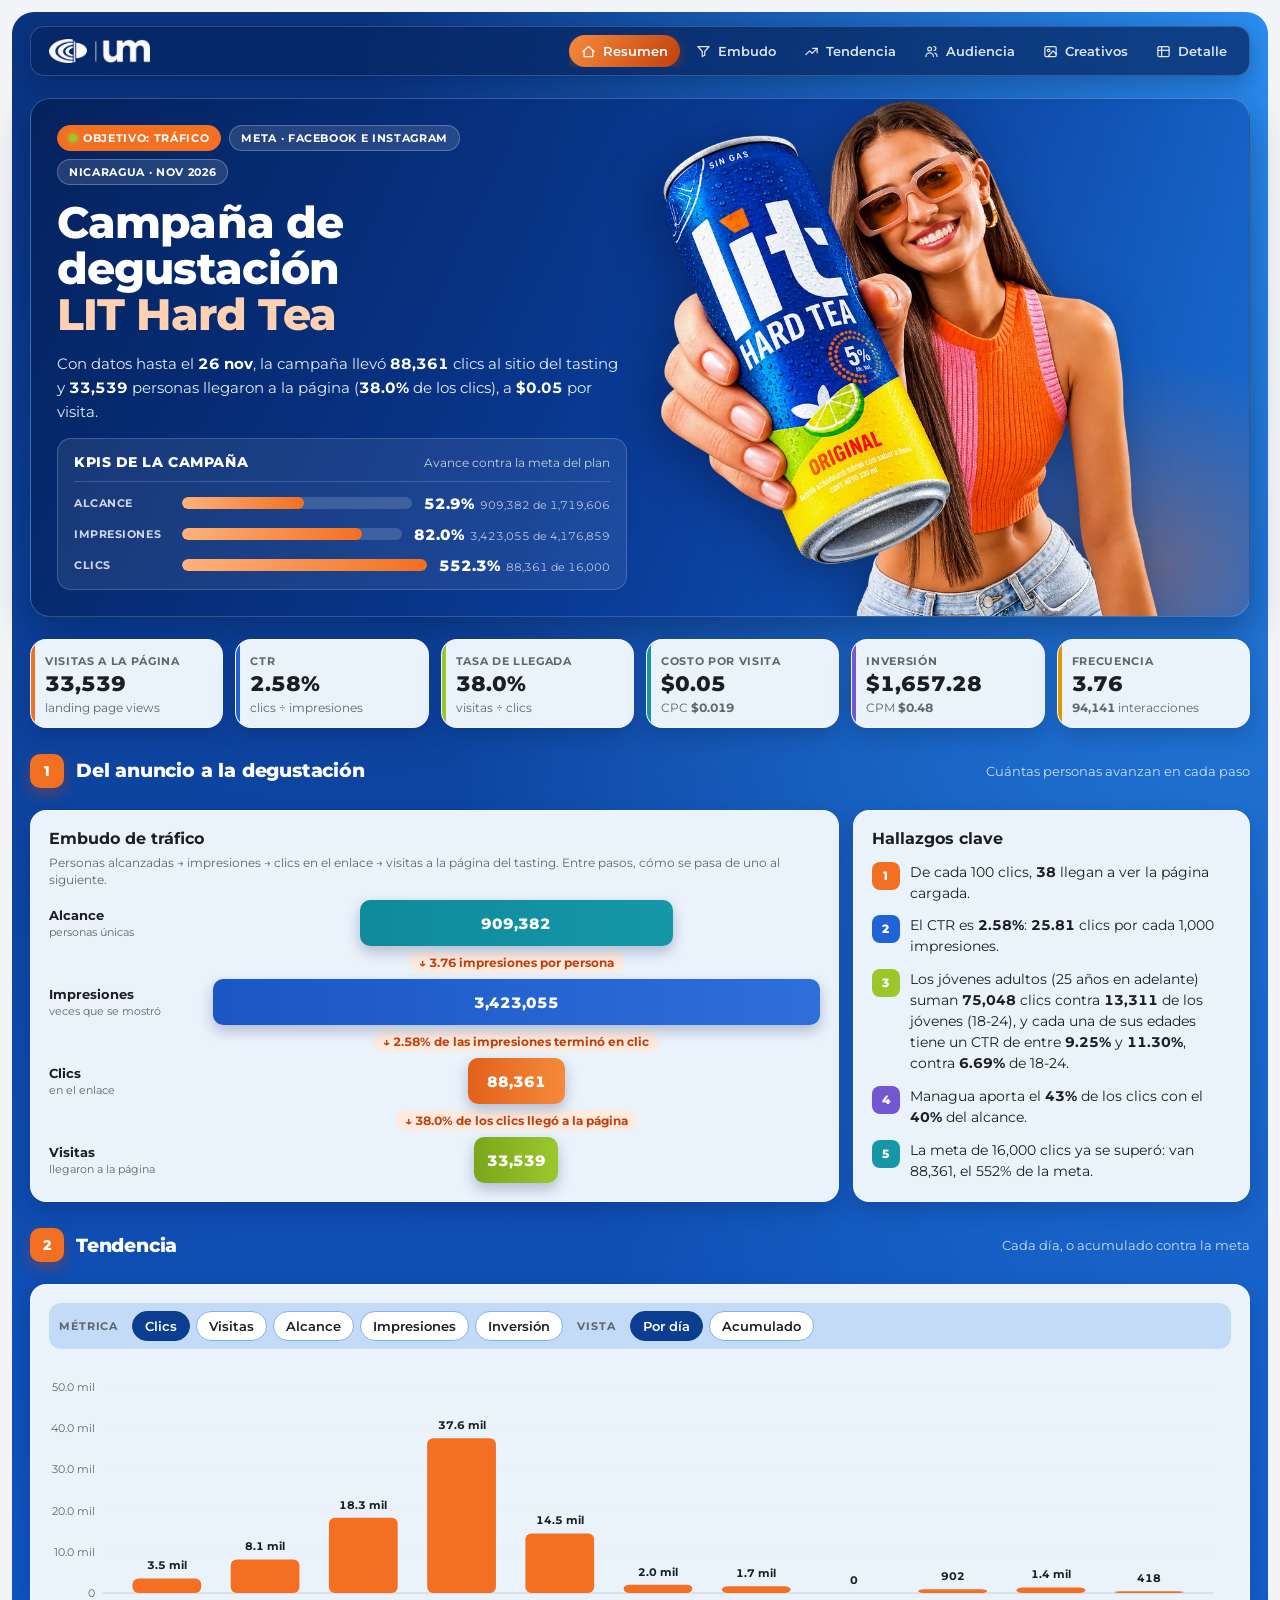
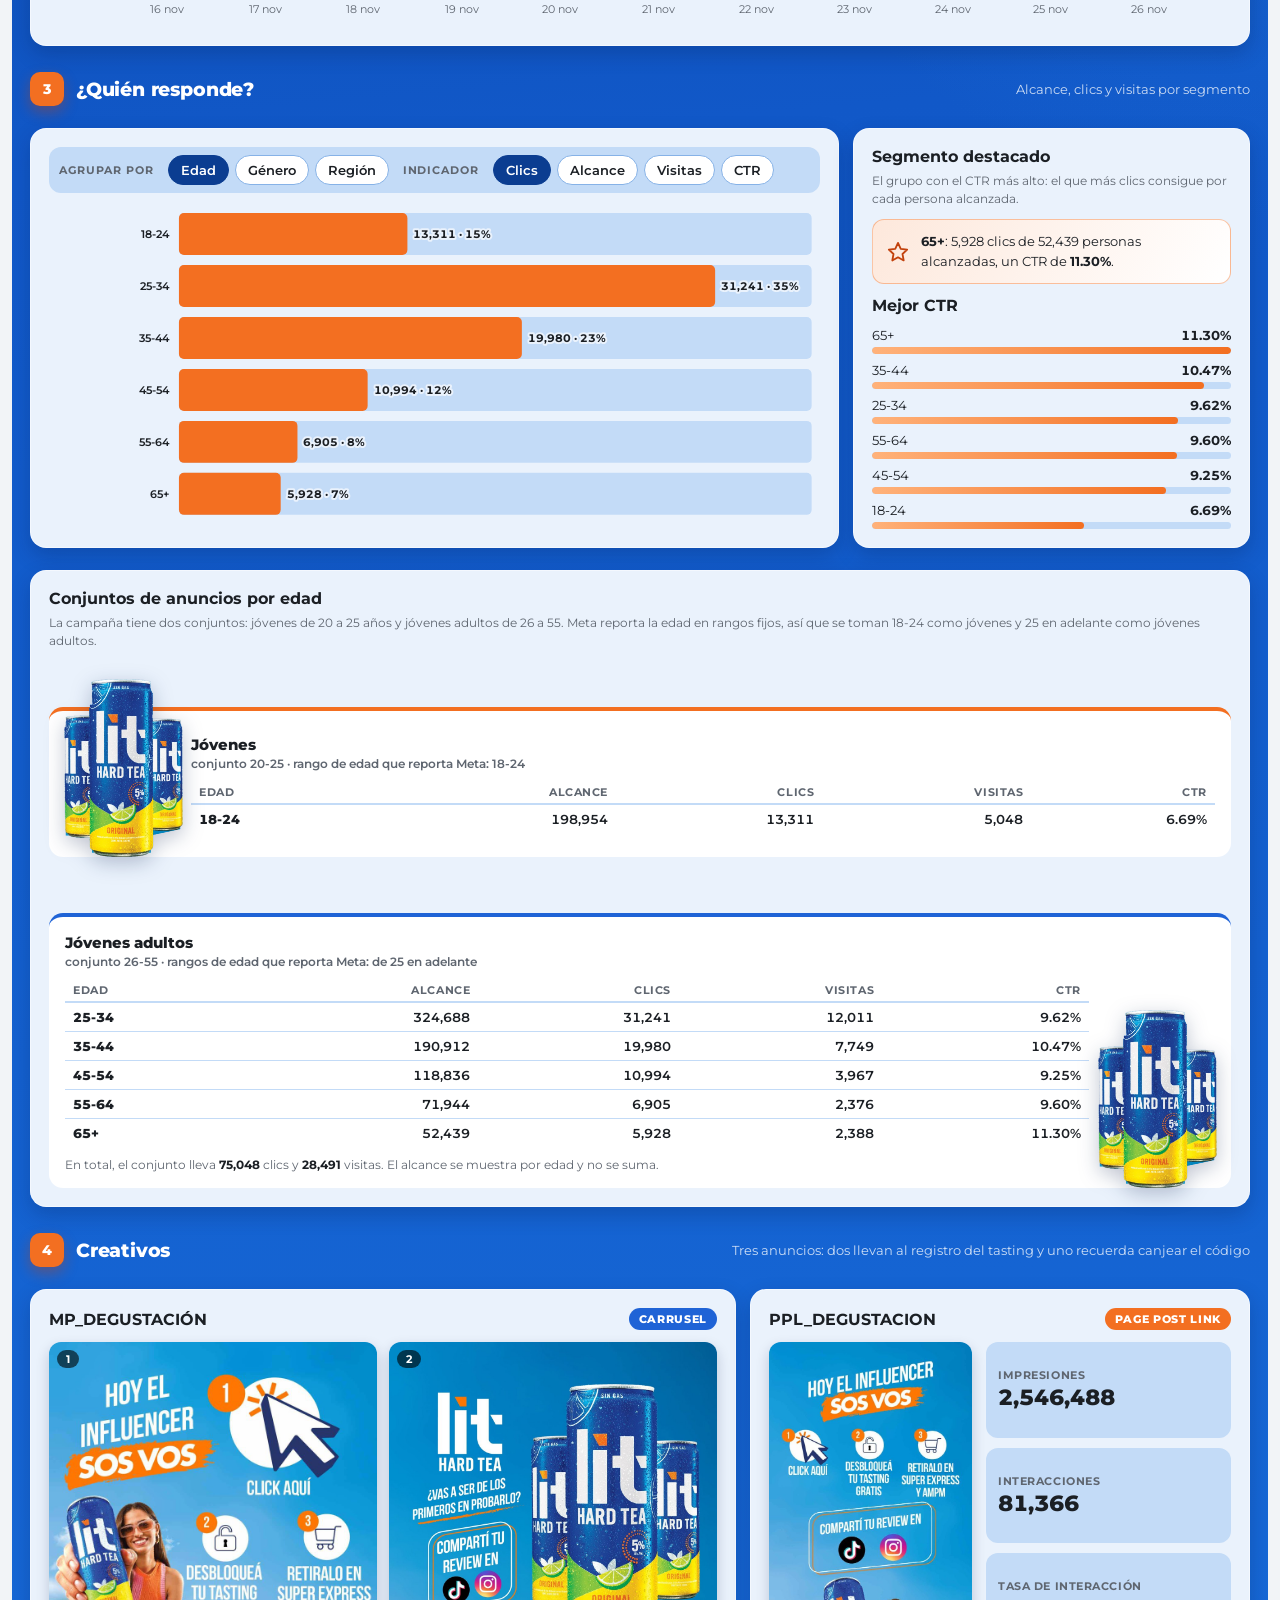
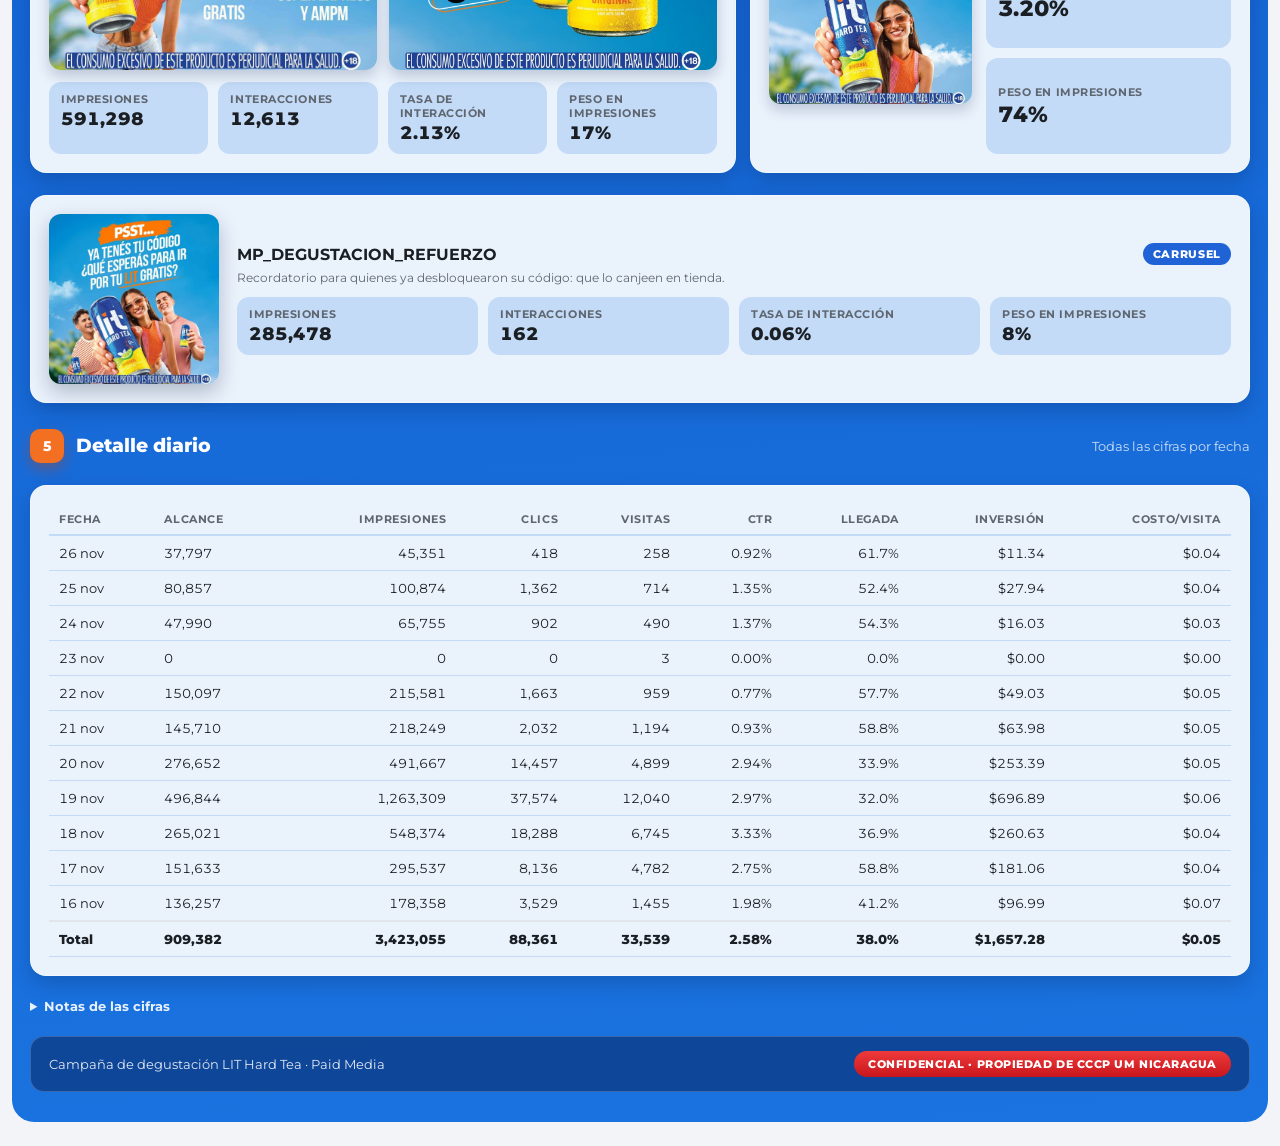
==== commit f1306de0: "Degustación: tráfico y remarketing unificados; sin sección de remarketing; embudo inicia en alcance " ====
--- a/degustacion/index.html
+++ b/degustacion/index.html
@@ -41,8 +41,7 @@
 .lit-footer { margin-top: 24px; font-size: 12px; color: var(--color-fg-muted); text-align: center; }
 </style></head><body><script src="d3.min.js"></script><script>
 (() => {
-  window.RMKT = {"diario": [{"fecha": "2026-11-20", "alcance": 26493, "impresiones": 28838, "interacciones": 30, "cpm": 0.24, "clics": 12, "visitas": 0, "costo": 7.0}, {"fecha": "2026-11-21", "alcance": 93564, "impresiones": 100401, "interacciones": 61, "cpm": 0.21, "clics": 23, "visitas": 0, "costo": 21.28}, {"fecha": "2026-11-22", "alcance": 97154, "impresiones": 103196, "interacciones": 50, "cpm": 0.2, "clics": 18, "visitas": 0, "costo": 20.71}, {"fecha": "2026-11-25", "alcance": 32435, "impresiones": 34113, "interacciones": 12, "cpm": 0.2, "clics": 7, "visitas": 0, "costo": 6.8}, {"fecha": "2026-11-26", "alcance": 2981, "impresiones": 3139, "interacciones": 1, "cpm": 0.21, "clics": 1, "visitas": 0, "costo": 0.65}], "acumulado": {"alcance": 205349, "frecuencia": 1.37, "cpm": 0.21}, "creativos": [{"fecha": "2026-11-20", "anuncio": "MP_DEGUSTACION_REFUERZO", "alcance": 26493, "impresiones": 28838, "interacciones": 30}, {"fecha": "2026-11-21", "anuncio": "MP_DEGUSTACION_REFUERZO", "alcance": 93564, "impresiones": 100401, "interacciones": 61}, {"fecha": "2026-11-22", "anuncio": "MP_DEGUSTACION_REFUERZO", "alcance": 97154, "impresiones": 103196, "interacciones": 50}, {"fecha": "2026-11-25", "anuncio": "MP_DEGUSTACION_REFUERZO", "alcance": 32435, "impresiones": 34113, "interacciones": 12}, {"fecha": "2026-11-26", "anuncio": "MP_DEGUSTACION_REFUERZO", "alcance": 2981, "impresiones": 3139, "interacciones": 1}], "audiencia": [{"dimension": "Género", "segmento": "Hombre", "alcance": 108230, "clics": 42}, {"dimension": "Género", "segmento": "Mujer", "alcance": 85215, "clics": 18}, {"dimension": "Género", "segmento": "Desconocido", "alcance": 682, "clics": 1}, {"dimension": "Edad", "segmento": "25-34", "alcance": 59634, "clics": 13}, {"dimension": "Edad", "segmento": "18-24", "alcance": 47343, "clics": 21}, {"dimension": "Edad", "segmento": "35-44", "alcance": 40522, "clics": 16}, {"dimension": "Edad", "segmento": "45-54", "alcance": 26364, "clics": 4}, {"dimension": "Edad", "segmento": "55-64", "alcance": 13059, "clics": 6}, {"dimension": "Edad", "segmento": "65+", "alcance": 7012, "clics": 1}, {"dimension": "Región", "segmento": "Managua", "alcance": 72550, "clics": 27}, {"dimension": "Región", "segmento": "Masaya", "alcance": 14647, "clics": 4}, {"dimension": "Región", "segmento": "León", "alcance": 13508, "clics": 5}, {"dimension": "Región", "segmento": "Matagalpa", "alcance": 12613, "clics": 5}, {"dimension": "Región", "segmento": "Chinandega", "alcance": 11827, "clics": 0}, {"dimension": "Región", "segmento": "Estelí", "alcance": 8344, "clics": 4}, {"dimension": "Región", "segmento": "Rivas", "alcance": 7570, "clics": 2}, {"dimension": "Región", "segmento": "Nueva Segovia", "alcance": 7429, "clics": 0}, {"dimension": "Región", "segmento": "Granada", "alcance": 7326, "clics": 6}, {"dimension": "Región", "segmento": "Carazo", "alcance": 6475, "clics": 4}, {"dimension": "Región", "segmento": "Jinotega", "alcance": 6453, "clics": 0}, {"dimension": "Región", "segmento": "RACCN", "alcance": 6427, "clics": 0}, {"dimension": "Región", "segmento": "RACCS", "alcance": 6335, "clics": 1}, {"dimension": "Región", "segmento": "Chontales", "alcance": 5713, "clics": 1}, {"dimension": "Región", "segmento": "Boaco", "alcance": 4259, "clics": 0}, {"dimension": "Región", "segmento": "Madriz", "alcance": 2975, "clics": 0}, {"dimension": "Región", "segmento": "Río San Juan", "alcance": 2334, "clics": 2}]};
-  const RAW = {"diario": "fecha,campana,alcance,impresiones,interacciones,cpm,clics,visitas,costo_por_visita,costo\n2026-11-16,CCN_LIT_TRF_DEGUSTACION_NOV_2026,136257,178358,3878,0.54,3529,1455,0.07,96.99\n2026-11-17,CCN_LIT_TRF_DEGUSTACION_NOV_2026,151633,295537,9065,0.61,8136,4782,0.04,181.06\n2026-11-18,CCN_LIT_TRF_DEGUSTACION_NOV_2026,265021,548374,19366,0.48,18288,6745,0.04,260.63\n2026-11-19,CCN_LIT_TRF_DEGUSTACION_NOV_2026,496844,1263309,39600,0.55,37574,12040,0.06,696.89\n2026-11-20,CCN_LIT_TRF_DEGUSTACION_NOV_2026,250159,462829,15134,0.53,14445,4899,0.05,246.39\n2026-11-21,CCN_LIT_TRF_DEGUSTACION_NOV_2026,52146,117848,2186,0.36,2009,1194,0.04,42.7\n2026-11-22,CCN_LIT_TRF_DEGUSTACION_NOV_2026,52943,112385,1801,0.25,1645,959,0.03,28.32\n2026-11-23,CCN_LIT_TRF_DEGUSTACION_NOV_2026,0,0,0,0,0,3,0,0\n2026-11-24,CCN_LIT_TRF_DEGUSTACION_NOV_2026,47990,65755,999,0.24,902,490,0.03,16.03\n2026-11-25,CCN_LIT_TRF_DEGUSTACION_NOV_2026,48246,66440,1471,0.32,1340,714,0.03,21.07\n2026-11-26,CCN_LIT_TRF_DEGUSTACION_NOV_2026,2981,3406,63,0.35,51,35,0.03,1.18\n", "acumulado": "alcance_unico,frecuencia,cpm\n751003,4.16,0.51\n", "creativos": "fecha,anuncio,alcance,impresiones,interacciones\n2026-11-16,MP_DEGUSTACIÓN,58299,67742,609\n2026-11-16,MP_DEGUSTACIÓN,31329,34682,943\n2026-11-16,PPL_DEGUSTACION,57203,75934,2326\n2026-11-17,MP_DEGUSTACIÓN,26163,29350,709\n2026-11-17,MP_DEGUSTACIÓN,24147,26725,793\n2026-11-17,PPL_DEGUSTACION,141406,239462,7563\n2026-11-18,MP_DEGUSTACIÓN,28394,32826,1054\n2026-11-18,MP_DEGUSTACIÓN,30545,35836,1256\n2026-11-18,PPL_DEGUSTACION,285219,479712,17056\n2026-11-19,MP_DEGUSTACIÓN,46626,56258,1647\n2026-11-19,MP_DEGUSTACIÓN,77489,92344,2286\n2026-11-19,PPL_DEGUSTACION,558128,1114707,35667\n2026-11-20,MP_DEGUSTACIÓN,25077,28824,626\n2026-11-20,MP_DEGUSTACIÓN,24977,29103,842\n2026-11-20,PPL_DEGUSTACION,246297,404902,13666\n2026-11-21,MP_DEGUSTACIÓN,27911,64494,687\n2026-11-21,PPL_DEGUSTACION,32007,53354,1499\n2026-11-22,MP_DEGUSTACIÓN,23684,39850,439\n2026-11-22,PPL_DEGUSTACION,36861,72535,1362\n2026-11-24,MP_DEGUSTACIÓN,16485,19283,201\n2026-11-24,PPL_DEGUSTACION,34698,46472,798\n2026-11-25,MP_DEGUSTACIÓN,15293,20585,364\n2026-11-25,PPL_DEGUSTACION,35617,45855,1107\n2026-11-26,MP_DEGUSTACIÓN,1126,1313,13\n2026-11-26,PPL_DEGUSTACION,1902,2060,50\n", "audiencia": "dimension,segmento,alcance,clics,visitas\nGénero,Mujer,415295,48465,17484\nGénero,Hombre,338819,39026,15653\nGénero,Desconocido,3836,428,179\nEdad,25-34,262092,31082,11924\nEdad,18-24,149624,13214,5012\nEdad,35-44,148083,19862,7690\nEdad,45-54,91363,10956,3944\nEdad,55-64,58857,6879,2360\nEdad,65+,45427,5924,2386\nRegión,Managua,311736,37710,0\nRegión,Masaya,62955,8173,0\nRegión,León,52339,5981,0\nRegión,Chinandega,45950,4871,0\nRegión,Matagalpa,42653,4410,0\nRegión,Estelí,31498,3130,0\nRegión,Rivas,29363,3122,0\nRegión,Granada,29094,3484,0\nRegión,Carazo,25808,2707,0\nRegión,Chontales,23988,2040,0\nRegión,RACCS,23571,2312,0\nRegión,RACCN,20641,2758,0\nRegión,Nueva Segovia,20386,2159,0\nRegión,Jinotega,19413,2033,0\nRegión,Boaco,13980,1380,0\nRegión,Madriz,8714,826,0\nRegión,Río San Juan,7702,803,0\nRegión,Desconocido,167,20,0\n"};
+  const RAW = {"diario": "fecha,campana,alcance,impresiones,interacciones,cpm,clics,visitas,costo_por_visita,costo\n2026-11-16,CCN_LIT_TRF_DEGUSTACION_NOV_2026,136257,178358,3878,0.54,3529,1455,0.07,96.99\n2026-11-17,CCN_LIT_TRF_DEGUSTACION_NOV_2026,151633,295537,9065,0.61,8136,4782,0.04,181.06\n2026-11-18,CCN_LIT_TRF_DEGUSTACION_NOV_2026,265021,548374,19366,0.48,18288,6745,0.04,260.63\n2026-11-19,CCN_LIT_TRF_DEGUSTACION_NOV_2026,496844,1263309,39600,0.55,37574,12040,0.06,696.89\n2026-11-20,CCN_LIT_TRF_DEGUSTACION_NOV_2026,276652,491667,15164,0.52,14457,4899,0.05,253.39\n2026-11-21,CCN_LIT_TRF_DEGUSTACION_NOV_2026,145710,218249,2247,0.29,2032,1194,0.05,63.98\n2026-11-22,CCN_LIT_TRF_DEGUSTACION_NOV_2026,150097,215581,1851,0.23,1663,959,0.05,49.03\n2026-11-23,CCN_LIT_TRF_DEGUSTACION_NOV_2026,0,0,0,0,0,3,0.0,0.0\n2026-11-24,CCN_LIT_TRF_DEGUSTACION_NOV_2026,47990,65755,999,0.24,902,490,0.03,16.03\n2026-11-25,CCN_LIT_TRF_DEGUSTACION_NOV_2026,80857,100874,1498,0.28,1362,714,0.04,27.94\n2026-11-26,CCN_LIT_TRF_DEGUSTACION_NOV_2026,37797,45351,473,0.25,418,258,0.04,11.34\n", "acumulado": "alcance_unico,frecuencia,cpm\n909382,3.76,0.48\n", "creativos": "fecha,anuncio,alcance,impresiones,interacciones\n2026-11-16,MP_DEGUSTACIÓN,58299,67742,609\n2026-11-16,MP_DEGUSTACIÓN,31329,34682,943\n2026-11-16,PPL_DEGUSTACION,57203,75934,2326\n2026-11-17,MP_DEGUSTACIÓN,26163,29350,709\n2026-11-17,MP_DEGUSTACIÓN,24147,26725,793\n2026-11-17,PPL_DEGUSTACION,141406,239462,7563\n2026-11-18,MP_DEGUSTACIÓN,28394,32826,1054\n2026-11-18,MP_DEGUSTACIÓN,30545,35836,1256\n2026-11-18,PPL_DEGUSTACION,285219,479712,17056\n2026-11-19,MP_DEGUSTACIÓN,46626,56258,1647\n2026-11-19,MP_DEGUSTACIÓN,77489,92344,2286\n2026-11-19,PPL_DEGUSTACION,558128,1114707,35667\n2026-11-20,MP_DEGUSTACIÓN,25077,28824,626\n2026-11-20,MP_DEGUSTACIÓN,24977,29103,842\n2026-11-20,PPL_DEGUSTACION,246297,404902,13666\n2026-11-20,MP_DEGUSTACION_REFUERZO,26493,28838,30\n2026-11-21,MP_DEGUSTACIÓN,27911,64494,687\n2026-11-21,PPL_DEGUSTACION,32007,53354,1499\n2026-11-21,MP_DEGUSTACION_REFUERZO,93564,100401,61\n2026-11-22,MP_DEGUSTACIÓN,23684,39850,439\n2026-11-22,PPL_DEGUSTACION,36861,72535,1362\n2026-11-22,MP_DEGUSTACION_REFUERZO,97154,103196,50\n2026-11-24,MP_DEGUSTACIÓN,16485,19283,201\n2026-11-24,PPL_DEGUSTACION,34698,46472,798\n2026-11-25,MP_DEGUSTACIÓN,15293,20608,364\n2026-11-25,PPL_DEGUSTACION,35716,46016,1122\n2026-11-25,MP_DEGUSTACION_REFUERZO,32599,34253,12\n2026-11-26,MP_DEGUSTACIÓN,9335,13373,157\n2026-11-26,PPL_DEGUSTACION,11123,13394,307\n2026-11-26,MP_DEGUSTACION_REFUERZO,18267,18790,9\n", "audiencia": "dimension,segmento,alcance,clics,visitas\nGénero,Mujer,504233,48649,17585\nGénero,Hombre,451784,39276,15770\nGénero,Desconocido,4546,436,184\nEdad,25-34,324688,31241,12011\nEdad,18-24,198954,13311,5048\nEdad,35-44,190912,19980,7749\nEdad,45-54,118836,10994,3967\nEdad,55-64,71944,6905,2376\nEdad,65+,52439,5928,2388\nRegión,Managua,387173,37942,0\nRegión,Masaya,78273,8221,0\nRegión,León,66594,6017,0\nRegión,Chinandega,58325,4889,0\nRegión,Matagalpa,55731,4422,0\nRegión,Estelí,40243,3145,0\nRegión,Rivas,37289,3139,0\nRegión,Granada,36738,3511,0\nRegión,Carazo,32590,2725,0\nRegión,RACCS,30153,2313,0\nRegión,Chontales,29971,2045,0\nRegión,Nueva Segovia,28100,2162,0\nRegión,RACCN,27330,2759,0\nRegión,Jinotega,26136,2039,0\nRegión,Boaco,18415,1383,0\nRegión,Madriz,11845,826,0\nRegión,Río San Juan,10130,806,0\nRegión,Desconocido,205,20,0\n"};
   const DS = {};
   for (const k in RAW) DS[k] = d3.csvParse(RAW[k]);
   const calcs = [], draws = {}, onDatas = [];
@@ -220,6 +219,9 @@
 .dg-cre-img { aspect-ratio: 1 / 1; border-radius: 12px; background-size: cover; background-position: center; box-shadow: 0 6px 14px rgba(2, 24, 70, .2); position: relative; }
 .dg-cre-img span { position: absolute; left: 8px; top: 8px; background: rgba(0, 0, 0, .6); color: #fff; border-radius: 999px; padding: 2px 9px; font-size: 11px; font-weight: 700; }
 .dg-stats { display: grid; grid-template-columns: repeat(3, minmax(0, 1fr)); gap: 10px; }
+.rm-wide { display: grid; grid-template-columns: 170px minmax(0, 1fr); gap: 18px; align-items: center; }
+.rm-wide-b { display: flex; flex-direction: column; gap: 10px; min-width: 0; }
+@container (max-width: 760px) { .rm-wide { grid-template-columns: 1fr; } }
 .rm-img { display: block; width: 100%; max-width: 420px; aspect-ratio: 1 / 1; object-fit: cover; border-radius: 12px; margin: 0 auto; box-shadow: 0 8px 20px rgba(3, 18, 52, .25); }
 .rm-tiles { display: grid; grid-template-columns: repeat(4, minmax(0, 1fr)); gap: 10px; }
 .rm-tile { background: var(--dg-track); border-radius: 12px; padding: 10px 12px; border-left: 4px solid var(--c, var(--dg-or)); }
@@ -293,7 +295,6 @@
       <a class="dg-link" href="#tendencia" data-target="tendencia"><svg viewBox="0 0 24 24"><path d="M3 17l6-6 4 4 8-8"/><path d="M14 7h7v7"/></svg><span>Tendencia</span></a>
       <a class="dg-link" href="#audiencia" data-target="audiencia"><svg viewBox="0 0 24 24"><circle cx="9" cy="8" r="3"/><path d="M3 20c0-3.3 2.7-6 6-6s6 2.7 6 6"/><path d="M16 4a3 3 0 010 6"/><path d="M21 20c0-2.5-1.5-4.6-3.6-5.5"/></svg><span>Audiencia</span></a>
       <a class="dg-link" href="#creativo" data-target="creativo"><svg viewBox="0 0 24 24"><rect x="3" y="4" width="18" height="16" rx="2"/><circle cx="9" cy="10" r="2"/><path d="M21 16l-5-5-8 9"/></svg><span>Creativos</span></a>
-      <a class="dg-link" href="#remarketing" data-target="remarketing"><svg viewBox="0 0 24 24"><path d="M3 12a9 9 0 0 1 15.5-6.2L21 8"/><path d="M21 3v5h-5"/><path d="M21 12a9 9 0 0 1-15.5 6.2L3 16"/><path d="M3 21v-5h5"/></svg><span>Remarketing</span></a>
       <a class="dg-link" href="#detalle" data-target="detalle"><svg viewBox="0 0 24 24"><rect x="3" y="4" width="18" height="16" rx="2"/><path d="M3 10h18M9 4v16"/></svg><span>Detalle</span></a>
     </div>
   </nav>
@@ -322,7 +323,7 @@
   <div class="dg-grid">
     <section class="dg-card g8" id="card-embudo">
       <h3>Embudo de tráfico</h3>
-      <p class="dg-sub">Impresiones → personas alcanzadas → clics en el enlace → visitas a la página del tasting. Entre pasos, cómo se pasa de uno al siguiente.</p>
+      <p class="dg-sub">Personas alcanzadas → impresiones → clics en el enlace → visitas a la página del tasting. Entre pasos, cómo se pasa de uno al siguiente.</p>
       <div class="dg-funnel" data-draw="embudo" data-source="embudo"></div>
     </section>
     <section class="dg-card g4" id="hallazgos">
@@ -399,7 +400,7 @@
     </div>
   </section>
 
-  <div class="dg-sec" id="creativo"><span class="dg-sec-n">4</span><h2>Creativos</h2><p>Dos anuncios que llevan al registro del tasting</p></div>
+  <div class="dg-sec" id="creativo"><span class="dg-sec-n">4</span><h2>Creativos</h2><p>Tres anuncios: dos llevan al registro del tasting y uno recuerda canjear el código</p></div>
   <div class="dg-grid">
     <section class="dg-card g7" id="card-mp">
       <div class="dg-ad-h"><h3>MP_DEGUSTACIÓN</h3><span class="dg-ad-tag">Carrusel</span></div>
@@ -423,31 +424,25 @@
     </section>
   </div>
 
-  <div class="dg-sec" id="remarketing"><span class="dg-sec-n">5</span><h2>Remarketing · canje del código</h2><p>Para quienes ya tienen su código y no lo han canjeado</p></div>
   <div class="dg-grid">
-    <section class="dg-card g5 rm-ad">
-      <div class="dg-ad-h"><h3>MP_DEGUSTACION_REFUERZO</h3><span class="dg-ad-tag">Carrusel</span></div>
-      <img class="rm-img" src="img/rmkt-refuerzo.jpg" alt="Psst… ya tenés tu código, ¿qué esperás para ir por tu LIT gratis?">
-      <div class="dg-stats dg-stats-4" id="rm-ad-stats"></div>
-    </section>
-    <section class="dg-card g7">
-      <h3>Campaña de recordatorio</h3>
-      <p class="dg-sub" id="rm-intro">—</p>
-      <div class="rm-tiles" id="rm-tiles"></div>
-      <h3 style="margin-top:4px">Entrega por día</h3>
-      <div id="rm-days"></div>
-      <h3 style="margin-top:4px">¿A quién le recordamos?</h3>
-      <div class="rm-aud" id="rm-aud"></div>
-      <p class="dg-sub" style="margin:0">Alcance por segmento. En región, los 6 departamentos con más alcance.</p>
+    <section class="dg-card g12 rm-ad rm-wide">
+      <div class="rm-wide-img"><img class="rm-img" src="img/rmkt-refuerzo.jpg" alt="Psst… ya tenés tu código, ¿qué esperás para ir por tu LIT gratis?"></div>
+      <div class="rm-wide-b"><div class="dg-ad-h"><h3>MP_DEGUSTACION_REFUERZO</h3><span class="dg-ad-tag">Carrusel</span></div>
+      <p class="dg-sub">Recordatorio para quienes ya desbloquearon su código: que lo canjeen en tienda.</p>
+      <div class="dg-stats dg-stats-4">
+        <div class="dg-stat"><small>Impresiones</small><b data-draw="num" data-source="anuncios" data-field="impresiones" data-where="anuncio=MP_DEGUSTACION_REFUERZO" data-fmt="int">—</b></div>
+        <div class="dg-stat"><small>Interacciones</small><b data-draw="num" data-source="anuncios" data-field="interacciones" data-where="anuncio=MP_DEGUSTACION_REFUERZO" data-fmt="int">—</b></div>
+        <div class="dg-stat"><small>Tasa de interacción</small><b data-draw="num" data-source="anuncios" data-field="tasa" data-where="anuncio=MP_DEGUSTACION_REFUERZO" data-fmt="pct2">—</b></div>
+        <div class="dg-stat"><small>Peso en impresiones</small><b data-draw="num" data-source="anuncios" data-field="part" data-where="anuncio=MP_DEGUSTACION_REFUERZO" data-fmt="pct0">—</b></div>
+      </div></div>
     </section>
   </div>
 
-  <div class="dg-sec" id="detalle"><span class="dg-sec-n">6</span><h2>Detalle diario</h2><p>Todas las cifras por fecha</p></div>
+  <div class="dg-sec" id="detalle"><span class="dg-sec-n">5</span><h2>Detalle diario</h2><p>Todas las cifras por fecha</p></div>
   <section class="dg-card" id="card-detalle">
-    <div class="dg-chips" id="det-camp" role="group" aria-label="Campaña"><button class="dg-chip" type="button" data-v="todas" aria-pressed="true">Todas</button><button class="dg-chip" type="button" data-v="TRF" aria-pressed="false">Tráfico (TRF)</button><button class="dg-chip" type="button" data-v="RMKT" aria-pressed="false">Remarketing (RMKT)</button></div>
     <div class="dg-table-wrap">
       <table class="dg-table" data-source="por_dia" data-row-key="fecha">
-        <thead><tr><th data-field="fecha">Fecha</th><th>Campaña</th><th data-field="alcance">Alcance</th><th data-field="impresiones">Impresiones</th><th data-field="clics">Clics</th><th data-field="visitas">Visitas</th><th data-field="ctr">CTR</th><th data-field="tasa_llegada">Llegada</th><th data-field="inversion">Inversión</th><th data-field="cpv">Costo/visita</th></tr></thead>
+        <thead><tr><th data-field="fecha">Fecha</th><th data-field="alcance">Alcance</th><th data-field="impresiones">Impresiones</th><th data-field="clics">Clics</th><th data-field="visitas">Visitas</th><th data-field="ctr">CTR</th><th data-field="tasa_llegada">Llegada</th><th data-field="inversion">Inversión</th><th data-field="cpv">Costo/visita</th></tr></thead>
         <tbody data-draw="tabla"></tbody>
       </table>
     </div>
@@ -456,13 +451,12 @@
   <details class="dg-note" id="notas">
     <summary>Notas de las cifras</summary>
     <ul>
-      <li>Fuente: hoja Data LIT 2026, pestaña Data_FB_LANZ_Ads, bloques LIT_TRF_META_ADS, LIT_Behaviour_TRF_META_ADS y LIT_TRF_DEM.</li>
-      <li>Remarketing: bloques LIT_RMKT_META_ADS, LIT_Behaviour_RMKT_META_ADS y LIT_RMKT_DEM (campaña CCN_LIT_RCH_DEGUSTACIÓN_RMKT, objetivo alcance). Sus cifras se muestran aparte y no se suman a los totales de la campaña de tráfico.</li>
+      <li>Fuente: hoja Data LIT 2026, pestaña Data_FB_LANZ_Ads, bloques unificados LIT_TRF_RMKT_META_ADS, LIT_Behaviour_TRF_RMKT_ETA_ADS y LIT_TRF_RMKT_DEM: tráfico (CCN_LIT_TRF_DEGUSTACION_NOV_2026) y remarketing (CCN_LIT_RCH_DEGUSTACIÓN_RMKT) sumados por día.</li>
       <li>Metas del plan: alcance 1,719,606, impresiones 4,176,859 y 16,000 clics.</li>
       <li>Inversión = Total Cost que reporta la hoja para cada día.</li>
       <li>Clics = clics en el enlace; visitas = landing page views. La hoja no trae visitas por región, por eso esa segmentación solo muestra alcance, clics y CTR.</li>
       <li>Conjuntos de anuncios: jóvenes (20-25) y jóvenes adultos (26-55). En edad se aproximan con los rangos de Meta: 18-24 y 25 en adelante. MP_DEGUSTACIÓN aparece una vez por conjunto y aquí se suman sus impresiones e interacciones; PPL_DEGUSTACION es el segundo anuncio.</li>
-      <li>El alcance acumulado es el alcance único que reporta Meta; no es la suma de los días. En el detalle diario, la fila Total de cada campaña muestra ese alcance único.</li>
+      <li>El alcance acumulado es el alcance único que reporta Meta; no es la suma de los días. En el detalle diario, la fila Total muestra ese alcance único y el alcance de cada día suma el de las dos campañas.</li>
     </ul>
   </details>
 
@@ -591,10 +585,10 @@
 dash.calc('embudo', {
   inputs: ['totales'],
   title: 'Embudo de tráfico',
-  description: 'Impresiones, alcance único, clics en el enlace y visitas a la página; tasa = paso ÷ paso anterior.',
+  description: 'Alcance único, impresiones, clics en el enlace y visitas a la página; tasa = paso ÷ paso anterior.',
   fn: (totales) => {
     const t = totales[0]; if (!t) return [];
-    const pasos = [['Impresiones', 'veces que se mostró', t.impresiones], ['Alcance', 'personas únicas', t.alcance], ['Clics', 'en el enlace', t.clics], ['Visitas', 'llegaron a la página', t.visitas]];
+    const pasos = [['Alcance', 'personas únicas', t.alcance], ['Impresiones', 'veces que se mostró', t.impresiones], ['Clics', 'en el enlace', t.clics], ['Visitas', 'llegaron a la página', t.visitas]];
     return pasos.map(([paso, nota, valor], i) => ({ paso, nota, valor, tasa: i ? valor / pasos[i - 1][2] : null }));
   }
 });
@@ -686,13 +680,13 @@
 dash.draw('embudo', (el) => {
   const d = dash.data('embudo');
   if (d.status !== 'ok' || !d.data || !d.data.length) { el.replaceChildren(); return; }
-  const max = d.data[0].valor || 1;
+  const max = Math.max(...d.data.map((r) => r.valor)) || 1;
   const cols = ['linear-gradient(90deg, #0f8a9b, #1597a8)', 'linear-gradient(90deg, #1a56c4, #2f6fdb)', 'linear-gradient(90deg, #e2601a, #f58a3c)', 'linear-gradient(90deg, #7aa61b, #9cc72b)'];
   const out = [];
   d.data.forEach((r, i) => {
     if (i) {
       const c = document.createElement('div'); c.className = 'dg-conv';
-      const sp = document.createElement('span'); sp.textContent = i === 1 ? '↓ ' + dg.fmt.dec2(1 / r.tasa) + ' impresiones por persona' : i === 2 ? '↓ ' + dg.fmt.pct2(r.tasa) + ' de las personas hizo clic' : '↓ ' + dg.fmt.pct1(r.tasa) + ' de los clics llegó a la página';
+      const sp = document.createElement('span'); sp.textContent = i === 1 ? '↓ ' + dg.fmt.dec2(r.tasa) + ' impresiones por persona' : i === 2 ? '↓ ' + dg.fmt.pct2(r.tasa) + ' de las impresiones terminó en clic' : '↓ ' + dg.fmt.pct1(r.tasa) + ' de los clics llegó a la página';
       c.append(document.createElement('div'), sp); out.push(c);
     }
     const st = document.createElement('div'); st.className = 'dg-step';
@@ -867,52 +861,16 @@
 dash.draw('tabla', (el) => {
   const d = dash.data('por_dia');
   if (d.status !== 'ok' || !d.data) { el.replaceChildren(); return; }
-  const f = window.dgCamp || 'todas', RM = (window.RMKT && window.RMKT.diario) || [];
-  const trf = d.data.map((r) => ({ ...r, camp: 'TRF' }));
-  const rmk = RM.map((r) => ({ fecha: r.fecha, camp: 'RMKT', alcance: r.alcance, impresiones: r.impresiones, clics: r.clics, visitas: r.visitas, inversion: r.costo, ctr: r.impresiones ? r.clics / r.impresiones : 0, tasa_llegada: r.clics ? r.visitas / r.clics : null, cpv: r.visitas ? r.costo / r.visitas : null }));
-  const rows = [...trf, ...rmk].filter((r) => f === 'todas' || r.camp === f).sort((a, b) => b.fecha.localeCompare(a.fecha) || (a.camp === 'TRF' ? -1 : 1));
-  const tot = (camp) => { const rs = (camp === 'TRF' ? trf : rmk); if (!rs.length) return null; const s = (k) => rs.reduce((a, r) => a + (+r[k] || 0), 0), i = s('impresiones'), c = s('clics'), v = s('visitas'), inv = s('inversion');
-    const tt = dash.data('totales'); return { fecha: null, camp, tot: true, alcance: camp === 'TRF' ? (tt.data && tt.data[0] ? tt.data[0].alcance : null) : window.RMKT.acumulado.alcance, impresiones: i, clics: c, visitas: v, inversion: inv, ctr: i ? c / i : 0, tasa_llegada: c ? v / c : null, cpv: v ? inv / v : null }; };
-  const tots = (f === 'todas' ? ['TRF', 'RMKT'] : [f]).map(tot).filter(Boolean);
-  const tag = (c) => { const sp = document.createElement('span'); sp.className = 'det-tag ' + c.toLowerCase(); sp.textContent = c === 'TRF' ? 'Tráfico' : 'Remarketing'; return sp; };
-  el.replaceChildren(...[...rows, ...tots].map((r) => {
+  const rows = [...d.data].sort((a, b) => b.fecha.localeCompare(a.fecha));
+  const s = (k) => rows.reduce((a, r) => a + (+r[k] || 0), 0), i = s('impresiones'), c = s('clics'), v = s('visitas'), inv = s('inversion'), tt = dash.data('totales');
+  const tot = { tot: true, alcance: tt.data && tt.data[0] ? tt.data[0].alcance : null, impresiones: i, clics: c, visitas: v, inversion: inv, ctr: i ? c / i : 0, tasa_llegada: c ? v / c : null, cpv: v ? inv / v : null };
+  el.replaceChildren(...[...rows, tot].map((r) => {
     const tr = document.createElement('tr'); if (r.tot) tr.className = 'det-tot';
-    const cells = [r.tot ? 'Total' : dg.fecha(r.fecha), null, r.alcance == null ? '—' : dg.fmt.int(r.alcance), dg.fmt.int(r.impresiones), dg.fmt.int(r.clics), dg.fmt.int(r.visitas), dg.fmt.pct2(r.ctr), r.tasa_llegada == null ? '—' : dg.fmt.pct1(r.tasa_llegada), dg.fmt.usd2(r.inversion), r.cpv == null ? '—' : dg.fmt.usd2(r.cpv)];
-    cells.forEach((v, k) => { const td = document.createElement('td'); if (k === 1) td.append(tag(r.camp)); else td.textContent = v; tr.append(td); });
+    [r.tot ? 'Total' : dg.fecha(r.fecha), r.alcance == null ? '—' : dg.fmt.int(r.alcance), dg.fmt.int(r.impresiones), dg.fmt.int(r.clics), dg.fmt.int(r.visitas), dg.fmt.pct2(r.ctr), r.tasa_llegada == null ? '—' : dg.fmt.pct1(r.tasa_llegada), dg.fmt.usd2(r.inversion), r.cpv == null ? '—' : dg.fmt.usd2(r.cpv)].forEach((x) => { const td = document.createElement('td'); td.textContent = x; tr.append(td); });
     return tr; }));
 });
-document.getElementById('det-camp').addEventListener('click', (ev) => { const b = ev.target.closest('button'); if (!b) return; window.dgCamp = b.dataset.v; document.querySelectorAll('#det-camp button').forEach((x) => x.setAttribute('aria-pressed', String(x === b))); dash.draw('tabla'); });
-
-
-(() => {
-  const D = window.RMKT; if (!D) return;
-  const nf = (d) => new Intl.NumberFormat('en-US', { minimumFractionDigits: d, maximumFractionDigits: d });
-  const int = (v) => nf(0).format(v), usd = (v) => '$' + nf(2).format(v), pct = (v, d = 1) => nf(d).format(v * 100) + '%';
-  const MES = ['ene','feb','mar','abr','may','jun','jul','ago','sep','oct','nov','dic'], fecha = (s) => { const [y, m, d] = s.split('-').map(Number); return d + ' ' + MES[m - 1]; };
-  const sum = (a, k) => a.reduce((s, r) => s + (+r[k] || 0), 0);
-  const hoy = new Date(Date.now() - 6 * 3600e3).toISOString().slice(0, 10);
-  const d = D.diario, imp = sum(d, 'impresiones'), inv = sum(d, 'costo'), cl = sum(d, 'clics'), it = sum(d, 'interacciones'), ult = d[d.length - 1].fecha;
-  document.getElementById('rm-intro').innerHTML = `Desde el ${fecha(d[0].fecha)}, un anuncio de alcance le recuerda a quienes ya desbloquearon su código que lo canjeen en tienda. En ${d.length} días llegó a <b>${int(D.acumulado.alcance)}</b> personas con una frecuencia de <b>${nf(2).format(D.acumulado.frecuencia)}</b> y una inversión de <b>${usd(inv)}</b>.` + (ult >= hoy ? ` El ${fecha(ult)} está en curso.` : '');
-  const tiles = [['Alcance único', int(D.acumulado.alcance), 'personas', 'var(--dg-or)'], ['Impresiones', int(imp), 'frecuencia ' + nf(2).format(D.acumulado.frecuencia), 'var(--dg-blue)'], ['Inversión', usd(inv), 'CPM ' + usd(inv / imp * 1000), 'var(--dg-purple)'], ['Interacciones', int(it), int(cl) + ' clics al enlace', 'var(--dg-teal)']];
-  document.getElementById('rm-tiles').innerHTML = tiles.map(([a, b, c, col]) => `<div class="rm-tile" style="--c:${col}"><small>${a}</small><b>${b}</b><span>${c}</span></div>`).join('');
-  const mA = Math.max(...d.map((r) => r.alcance)), mI = Math.max(...d.map((r) => r.impresiones));
-  document.getElementById('rm-days').innerHTML = `<div class="rm-keys"><span style="--c:var(--dg-or)">Alcance</span><span style="--c:var(--dg-blue)">Impresiones</span></div>` + d.map((r) => `<div class="rm-day"><span><b style="text-align:left">${fecha(r.fecha)}</b>${r.fecha >= hoy ? '<small>en curso</small>' : ''}</span><div class="bars"><div class="rm-bar" style="--c:var(--dg-or)" data-f="${r.fecha}"><i style="width:${r.alcance / mI * 100}%"></i></div><div class="rm-bar" style="--c:var(--dg-blue)" data-f="${r.fecha}"><i style="width:${r.impresiones / mI * 100}%"></i></div></div><span><b style="display:block">${usd(r.costo)}</b><small style="text-align:right">${int(r.alcance)} alcance</small></span></div>`).join('');
-  const daysBox = document.getElementById('rm-days'); daysBox.style.position = 'relative';
-  const tp = dg.tip(daysBox);
-  daysBox.querySelectorAll('.rm-bar').forEach((b) => { const r = d.find((x) => x.fecha === b.dataset.f);
-    const on = (ev) => tp.show(ev, [fecha(r.fecha) + (r.fecha >= hoy ? ' (en curso)' : ''), 'Alcance: ' + int(r.alcance), 'Impresiones: ' + int(r.impresiones)]);
-    b.addEventListener('pointermove', on); b.addEventListener('pointerdown', on); b.addEventListener('pointerleave', () => tp.hide()); });
-  const c = D.creativos, ci = sum(c, 'impresiones'), ce = sum(c, 'interacciones');
-  document.getElementById('rm-ad-stats').innerHTML = [['Impresiones', int(ci)], ['Interacciones', int(ce)], ['Tasa de interacción', pct(ce / ci, 2)], ['Días al aire', new Set(c.map((r) => r.fecha)).size]].map(([a, b]) => `<div class="dg-stat"><small>${a}</small><b>${b}</b></div>`).join('');
-  const blk = (dim, titulo, n) => { const rows = D.audiencia.filter((r) => r.dimension === dim && r.segmento !== 'Desconocido'), t = rows.reduce((s, r) => s + r.alcance, 0), top = [...rows].sort((a, b) => b.alcance - a.alcance).slice(0, n || 99), mx = Math.max(...top.map((r) => r.alcance));
-    if (dim === 'Edad') top.sort((a, b) => a.segmento.localeCompare(b.segmento));
-    return `<div><h4>${titulo}</h4><div class="rm-rows">${top.map((r) => `<div class="rm-hb"><span>${r.segmento}</span><div><i style="width:${r.alcance / mx * 100}%"></i></div><b>${pct(r.alcance / t, 0)}</b></div>`).join('')}</div></div>`; };
-  const gen = () => { const rows = D.audiencia.filter((r) => r.dimension === 'Género' && r.segmento !== 'Desconocido'), t = rows.reduce((s, r) => s + r.alcance, 0), col = { Hombre: 'var(--dg-or)', Mujer: 'var(--dg-blue)' };
-    const S = 100, R1 = 46, R0 = 30; let a0 = -Math.PI / 2, paths = '';
-    rows.forEach((r) => { const a1 = a0 + r.alcance / t * Math.PI * 2, L = a1 - a0 > Math.PI ? 1 : 0, P = (a, rr) => (S / 2 + rr * Math.cos(a)) + ',' + (S / 2 + rr * Math.sin(a));
-      paths += `<path d="M${P(a0, R1)} A${R1},${R1} 0 ${L} 1 ${P(a1, R1)} L${P(a1, R0)} A${R0},${R0} 0 ${L} 0 ${P(a0, R0)} Z" style="fill:${col[r.segmento] || 'var(--color-fg-muted)'}"></path>`; a0 = a1; });
-    return `<div class="rm-gen"><h4>Género</h4><div class="rm-gen-b"><svg viewBox="0 0 ${S} ${S}" role="img" aria-label="${rows.map((r) => r.segmento + ' ' + pct(r.alcance / t, 0)).join(', ')}">${paths}</svg><div class="rm-gen-l">${rows.map((r) => `<div><i style="background:${col[r.segmento]}"></i><span>${r.segmento}<small>${int(r.alcance)} personas</small></span><b>${pct(r.alcance / t, 0)}</b></div>`).join('')}</div></div></div>`; };
-  document.getElementById('rm-aud').innerHTML = gen() + blk('Edad', 'Edad') + blk('Región', 'Región', 6);
-})();
+
+
+
 </script>
 </div></body></html>
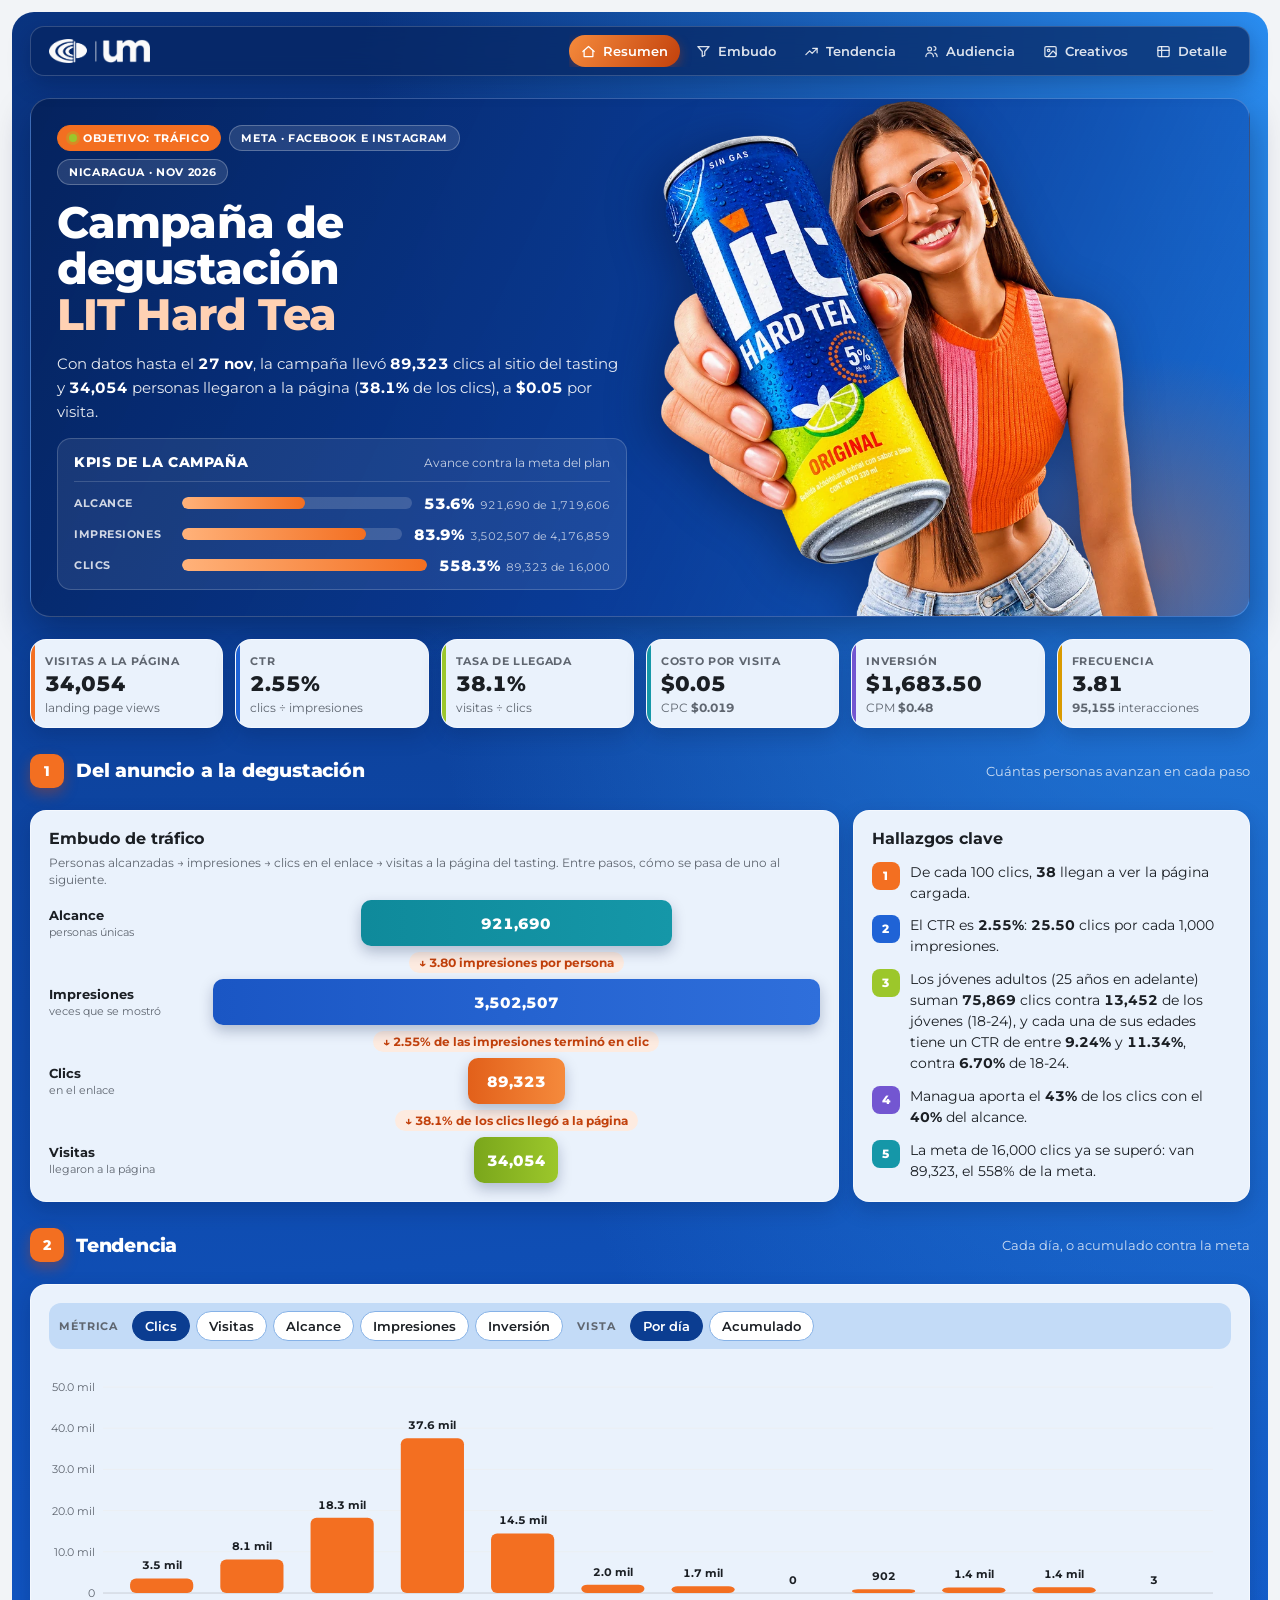
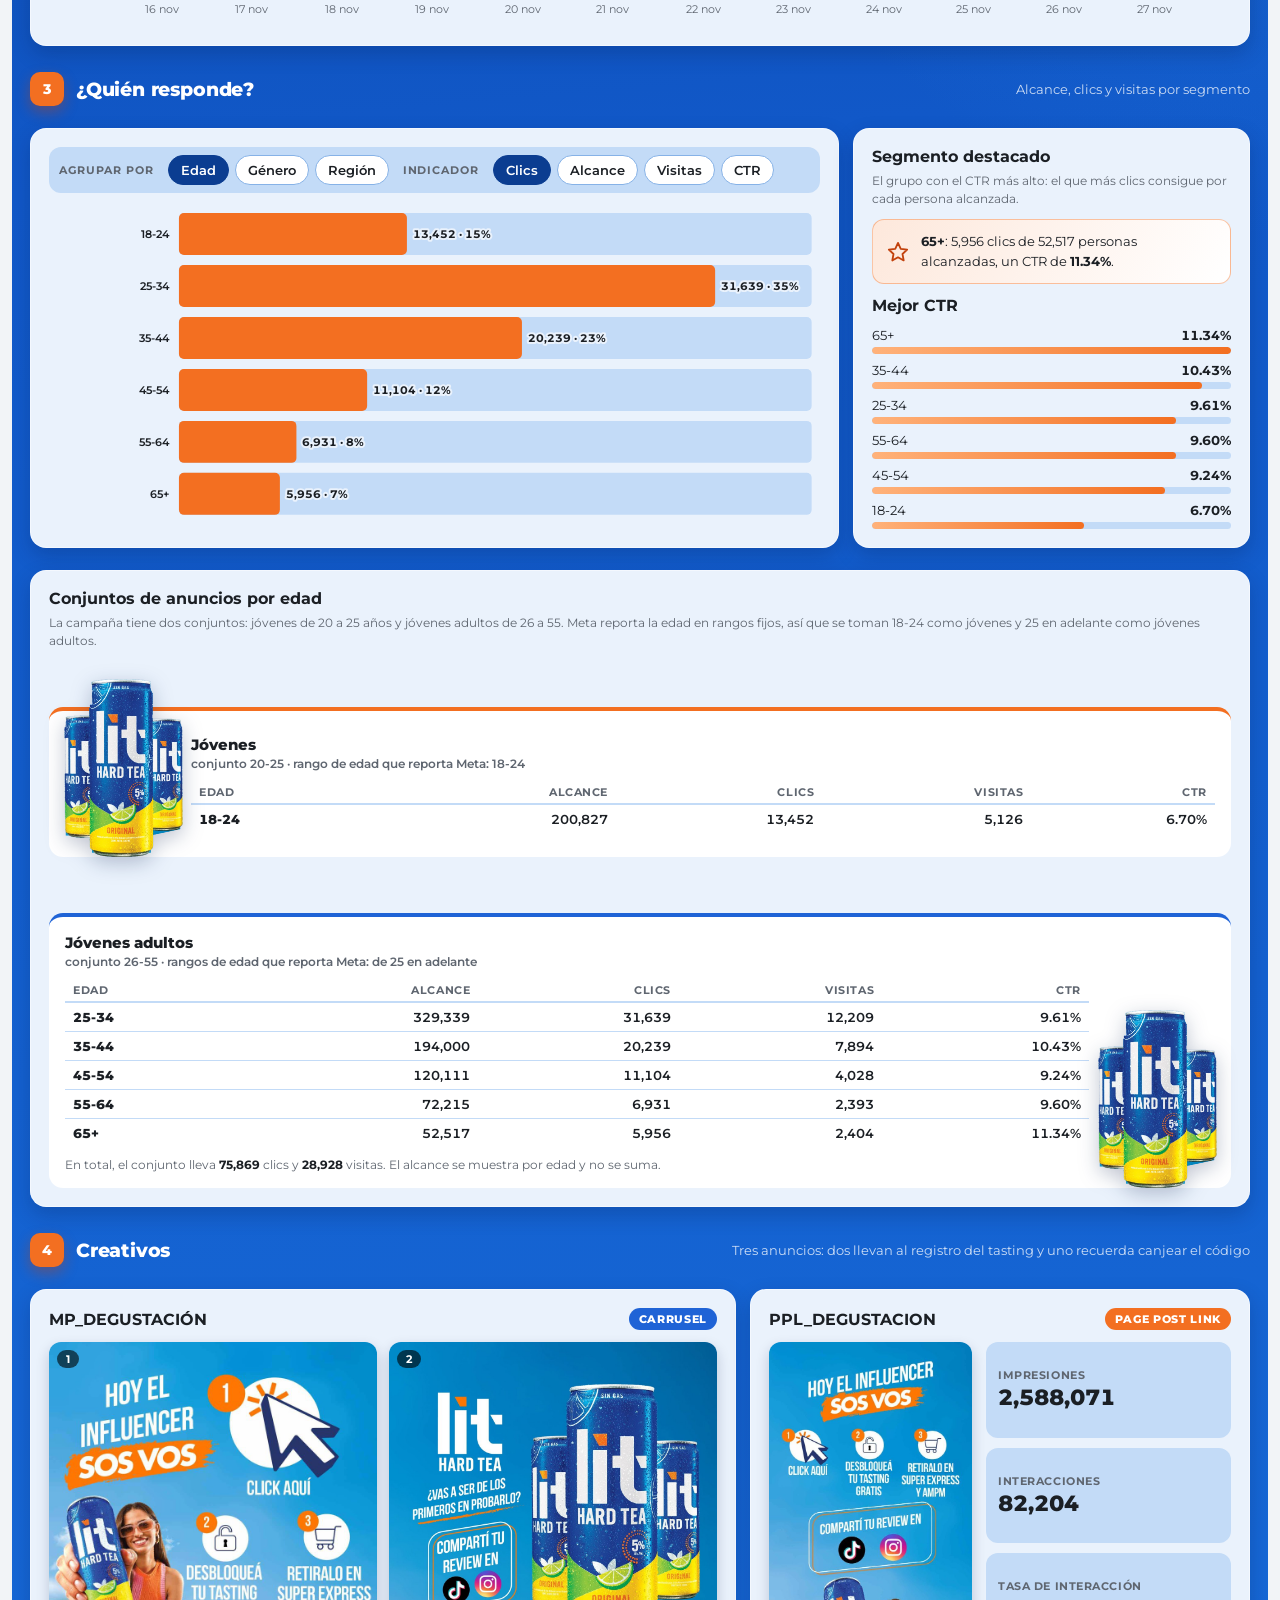
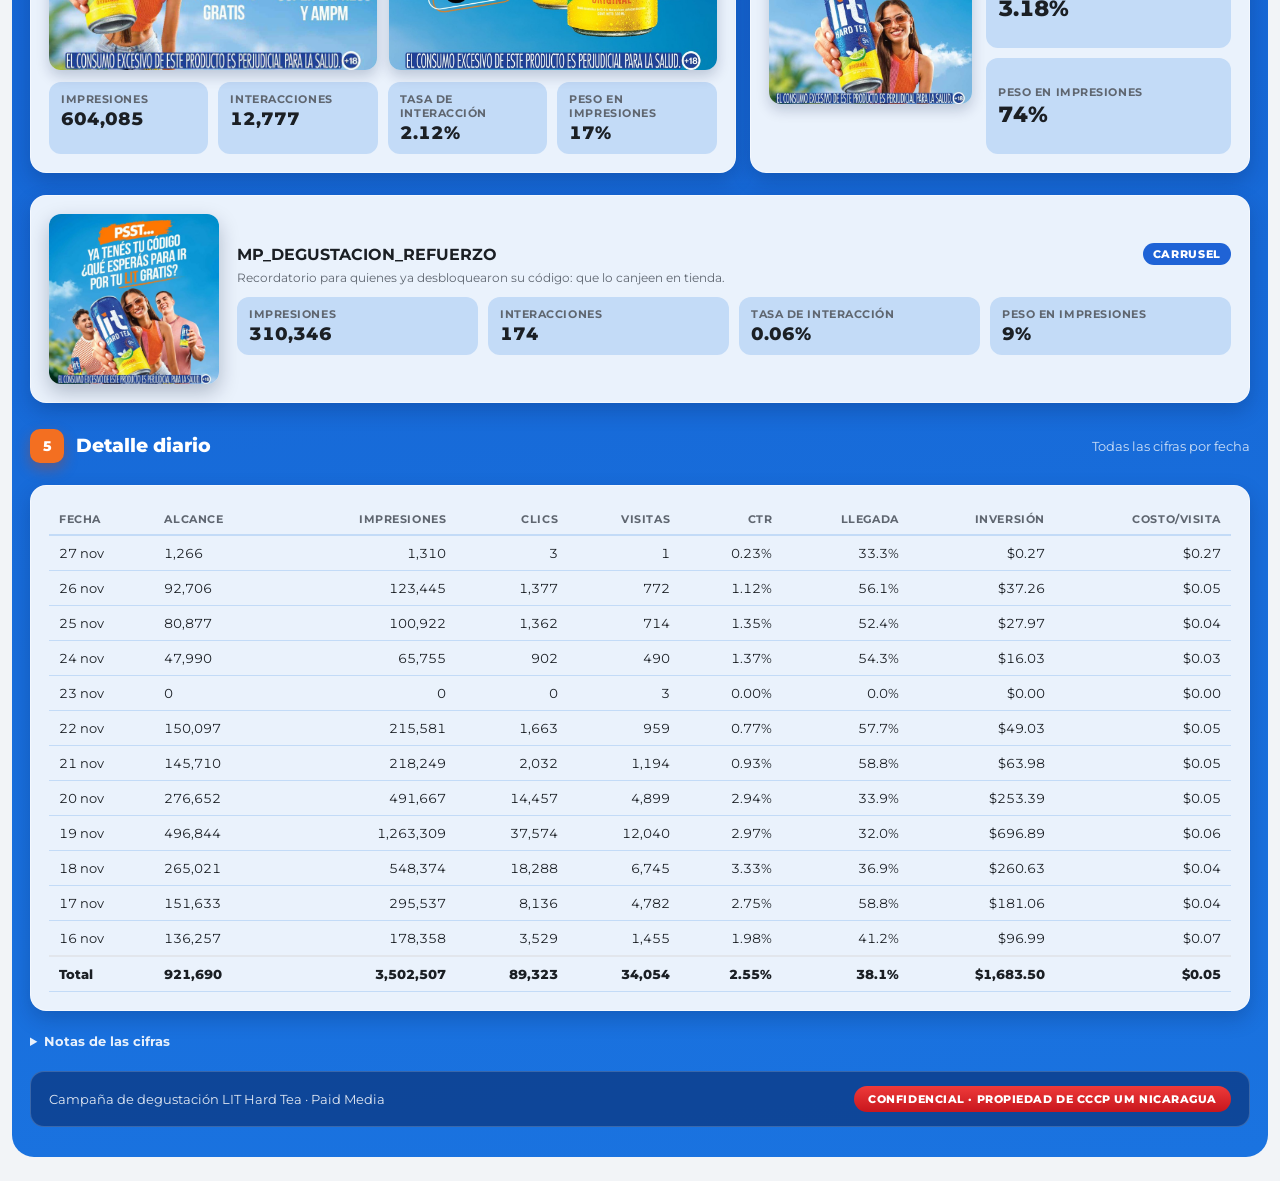
==== commit 1117b843: "Lanzamiento cerrado al 26 nov con hallazgos de cierre; degustación al 27 nov Co-Authored-By: Claude " ====
--- a/degustacion/index.html
+++ b/degustacion/index.html
@@ -41,7 +41,7 @@
 .lit-footer { margin-top: 24px; font-size: 12px; color: var(--color-fg-muted); text-align: center; }
 </style></head><body><script src="d3.min.js"></script><script>
 (() => {
-  const RAW = {"diario": "fecha,campana,alcance,impresiones,interacciones,cpm,clics,visitas,costo_por_visita,costo\n2026-11-16,CCN_LIT_TRF_DEGUSTACION_NOV_2026,136257,178358,3878,0.54,3529,1455,0.07,96.99\n2026-11-17,CCN_LIT_TRF_DEGUSTACION_NOV_2026,151633,295537,9065,0.61,8136,4782,0.04,181.06\n2026-11-18,CCN_LIT_TRF_DEGUSTACION_NOV_2026,265021,548374,19366,0.48,18288,6745,0.04,260.63\n2026-11-19,CCN_LIT_TRF_DEGUSTACION_NOV_2026,496844,1263309,39600,0.55,37574,12040,0.06,696.89\n2026-11-20,CCN_LIT_TRF_DEGUSTACION_NOV_2026,276652,491667,15164,0.52,14457,4899,0.05,253.39\n2026-11-21,CCN_LIT_TRF_DEGUSTACION_NOV_2026,145710,218249,2247,0.29,2032,1194,0.05,63.98\n2026-11-22,CCN_LIT_TRF_DEGUSTACION_NOV_2026,150097,215581,1851,0.23,1663,959,0.05,49.03\n2026-11-23,CCN_LIT_TRF_DEGUSTACION_NOV_2026,0,0,0,0,0,3,0.0,0.0\n2026-11-24,CCN_LIT_TRF_DEGUSTACION_NOV_2026,47990,65755,999,0.24,902,490,0.03,16.03\n2026-11-25,CCN_LIT_TRF_DEGUSTACION_NOV_2026,80857,100874,1498,0.28,1362,714,0.04,27.94\n2026-11-26,CCN_LIT_TRF_DEGUSTACION_NOV_2026,37797,45351,473,0.25,418,258,0.04,11.34\n", "acumulado": "alcance_unico,frecuencia,cpm\n909382,3.76,0.48\n", "creativos": "fecha,anuncio,alcance,impresiones,interacciones\n2026-11-16,MP_DEGUSTACIÓN,58299,67742,609\n2026-11-16,MP_DEGUSTACIÓN,31329,34682,943\n2026-11-16,PPL_DEGUSTACION,57203,75934,2326\n2026-11-17,MP_DEGUSTACIÓN,26163,29350,709\n2026-11-17,MP_DEGUSTACIÓN,24147,26725,793\n2026-11-17,PPL_DEGUSTACION,141406,239462,7563\n2026-11-18,MP_DEGUSTACIÓN,28394,32826,1054\n2026-11-18,MP_DEGUSTACIÓN,30545,35836,1256\n2026-11-18,PPL_DEGUSTACION,285219,479712,17056\n2026-11-19,MP_DEGUSTACIÓN,46626,56258,1647\n2026-11-19,MP_DEGUSTACIÓN,77489,92344,2286\n2026-11-19,PPL_DEGUSTACION,558128,1114707,35667\n2026-11-20,MP_DEGUSTACIÓN,25077,28824,626\n2026-11-20,MP_DEGUSTACIÓN,24977,29103,842\n2026-11-20,PPL_DEGUSTACION,246297,404902,13666\n2026-11-20,MP_DEGUSTACION_REFUERZO,26493,28838,30\n2026-11-21,MP_DEGUSTACIÓN,27911,64494,687\n2026-11-21,PPL_DEGUSTACION,32007,53354,1499\n2026-11-21,MP_DEGUSTACION_REFUERZO,93564,100401,61\n2026-11-22,MP_DEGUSTACIÓN,23684,39850,439\n2026-11-22,PPL_DEGUSTACION,36861,72535,1362\n2026-11-22,MP_DEGUSTACION_REFUERZO,97154,103196,50\n2026-11-24,MP_DEGUSTACIÓN,16485,19283,201\n2026-11-24,PPL_DEGUSTACION,34698,46472,798\n2026-11-25,MP_DEGUSTACIÓN,15293,20608,364\n2026-11-25,PPL_DEGUSTACION,35716,46016,1122\n2026-11-25,MP_DEGUSTACION_REFUERZO,32599,34253,12\n2026-11-26,MP_DEGUSTACIÓN,9335,13373,157\n2026-11-26,PPL_DEGUSTACION,11123,13394,307\n2026-11-26,MP_DEGUSTACION_REFUERZO,18267,18790,9\n", "audiencia": "dimension,segmento,alcance,clics,visitas\nGénero,Mujer,504233,48649,17585\nGénero,Hombre,451784,39276,15770\nGénero,Desconocido,4546,436,184\nEdad,25-34,324688,31241,12011\nEdad,18-24,198954,13311,5048\nEdad,35-44,190912,19980,7749\nEdad,45-54,118836,10994,3967\nEdad,55-64,71944,6905,2376\nEdad,65+,52439,5928,2388\nRegión,Managua,387173,37942,0\nRegión,Masaya,78273,8221,0\nRegión,León,66594,6017,0\nRegión,Chinandega,58325,4889,0\nRegión,Matagalpa,55731,4422,0\nRegión,Estelí,40243,3145,0\nRegión,Rivas,37289,3139,0\nRegión,Granada,36738,3511,0\nRegión,Carazo,32590,2725,0\nRegión,RACCS,30153,2313,0\nRegión,Chontales,29971,2045,0\nRegión,Nueva Segovia,28100,2162,0\nRegión,RACCN,27330,2759,0\nRegión,Jinotega,26136,2039,0\nRegión,Boaco,18415,1383,0\nRegión,Madriz,11845,826,0\nRegión,Río San Juan,10130,806,0\nRegión,Desconocido,205,20,0\n"};
+  const RAW = {"diario": "fecha,campana,alcance,impresiones,interacciones,cpm,clics,visitas,costo_por_visita,costo\n2026-11-16,CCN_LIT_TRF_DEGUSTACION_NOV_2026,136257,178358,3878,0.54,3529,1455,0.07,96.99\n2026-11-17,CCN_LIT_TRF_DEGUSTACION_NOV_2026,151633,295537,9065,0.61,8136,4782,0.04,181.06\n2026-11-18,CCN_LIT_TRF_DEGUSTACION_NOV_2026,265021,548374,19366,0.48,18288,6745,0.04,260.63\n2026-11-19,CCN_LIT_TRF_DEGUSTACION_NOV_2026,496844,1263309,39600,0.55,37574,12040,0.06,696.89\n2026-11-20,CCN_LIT_TRF_DEGUSTACION_NOV_2026,276652,491667,15164,0.52,14457,4899,0.05,253.39\n2026-11-21,CCN_LIT_TRF_DEGUSTACION_NOV_2026,145710,218249,2247,0.29,2032,1194,0.05,63.98\n2026-11-22,CCN_LIT_TRF_DEGUSTACION_NOV_2026,150097,215581,1851,0.23,1663,959,0.05,49.03\n2026-11-23,CCN_LIT_TRF_DEGUSTACION_NOV_2026,0,0,0,0,0,3,0.0,0.0\n2026-11-24,CCN_LIT_TRF_DEGUSTACION_NOV_2026,47990,65755,999,0.24,902,490,0.03,16.03\n2026-11-25,CCN_LIT_TRF_DEGUSTACION_NOV_2026,80877,100922,1498,0.28,1362,714,0.04,27.97\n2026-11-26,CCN_LIT_TRF_DEGUSTACION_NOV_2026,92706,123445,1484,0.3,1377,772,0.05,37.26\n2026-11-27,CCN_LIT_TRF_DEGUSTACION_NOV_2026,1266,1310,3,0.21,3,1,0.27,0.27\n", "acumulado": "alcance_unico,frecuencia,cpm\n921690,3.81,0.48\n", "creativos": "fecha,anuncio,alcance,impresiones,interacciones\n2026-11-16,MP_DEGUSTACIÓN,58299,67742,609\n2026-11-16,MP_DEGUSTACIÓN,31329,34682,943\n2026-11-16,PPL_DEGUSTACION,57203,75934,2326\n2026-11-17,MP_DEGUSTACIÓN,26163,29350,709\n2026-11-17,MP_DEGUSTACIÓN,24147,26725,793\n2026-11-17,PPL_DEGUSTACION,141406,239462,7563\n2026-11-18,MP_DEGUSTACIÓN,28394,32826,1054\n2026-11-18,MP_DEGUSTACIÓN,30545,35836,1256\n2026-11-18,PPL_DEGUSTACION,285219,479712,17056\n2026-11-19,MP_DEGUSTACIÓN,46626,56258,1647\n2026-11-19,MP_DEGUSTACIÓN,77489,92344,2286\n2026-11-19,PPL_DEGUSTACION,558128,1114707,35667\n2026-11-20,MP_DEGUSTACIÓN,25077,28824,626\n2026-11-20,MP_DEGUSTACIÓN,24977,29103,842\n2026-11-20,PPL_DEGUSTACION,246297,404902,13666\n2026-11-20,MP_DEGUSTACION_REFUERZO,26493,28838,30\n2026-11-21,MP_DEGUSTACIÓN,27911,64494,687\n2026-11-21,PPL_DEGUSTACION,32007,53354,1499\n2026-11-21,MP_DEGUSTACION_REFUERZO,93564,100401,61\n2026-11-22,MP_DEGUSTACIÓN,23684,39850,439\n2026-11-22,PPL_DEGUSTACION,36861,72535,1362\n2026-11-22,MP_DEGUSTACION_REFUERZO,97154,103196,50\n2026-11-24,MP_DEGUSTACIÓN,16485,19283,201\n2026-11-24,PPL_DEGUSTACION,34698,46472,798\n2026-11-25,MP_DEGUSTACIÓN,15293,20610,364\n2026-11-25,PPL_DEGUSTACION,35716,46033,1122\n2026-11-25,MP_DEGUSTACION_REFUERZO,32619,34279,12\n2026-11-26,MP_DEGUSTACIÓN,16916,26158,321\n2026-11-26,PPL_DEGUSTACION,39256,54960,1145\n2026-11-26,MP_DEGUSTACION_REFUERZO,41231,42326,18\n2026-11-27,MP_DEGUSTACION_REFUERZO,1260,1306,3\n", "audiencia": "dimension,segmento,alcance,clics,visitas\nGénero,Mujer,509781,49077,17816\nGénero,Hombre,457051,39807,16052\nGénero,Desconocido,4598,439,186\nEdad,25-34,329339,31639,12209\nEdad,18-24,200827,13452,5126\nEdad,35-44,194000,20239,7894\nEdad,45-54,120111,11104,4028\nEdad,55-64,72215,6931,2393\nEdad,65+,52517,5956,2404\nRegión,Managua,392926,38422,0\nRegión,Masaya,79258,8348,0\nRegión,León,67171,6082,0\nRegión,Chinandega,58899,4938,0\nRegión,Matagalpa,56417,4445,0\nRegión,Estelí,40865,3165,0\nRegión,Rivas,37601,3181,0\nRegión,Granada,37297,3562,0\nRegión,Carazo,33035,2763,0\nRegión,RACCS,30453,2321,0\nRegión,Chontales,30282,2061,0\nRegión,Nueva Segovia,28433,2165,0\nRegión,RACCN,27668,2771,0\nRegión,Jinotega,26550,2043,0\nRegión,Boaco,18605,1395,0\nRegión,Madriz,11998,831,0\nRegión,Río San Juan,10226,810,0\nRegión,Desconocido,218,20,0\n"};
   const DS = {};
   for (const k in RAW) DS[k] = d3.csvParse(RAW[k]);
   const calcs = [], draws = {}, onDatas = [];
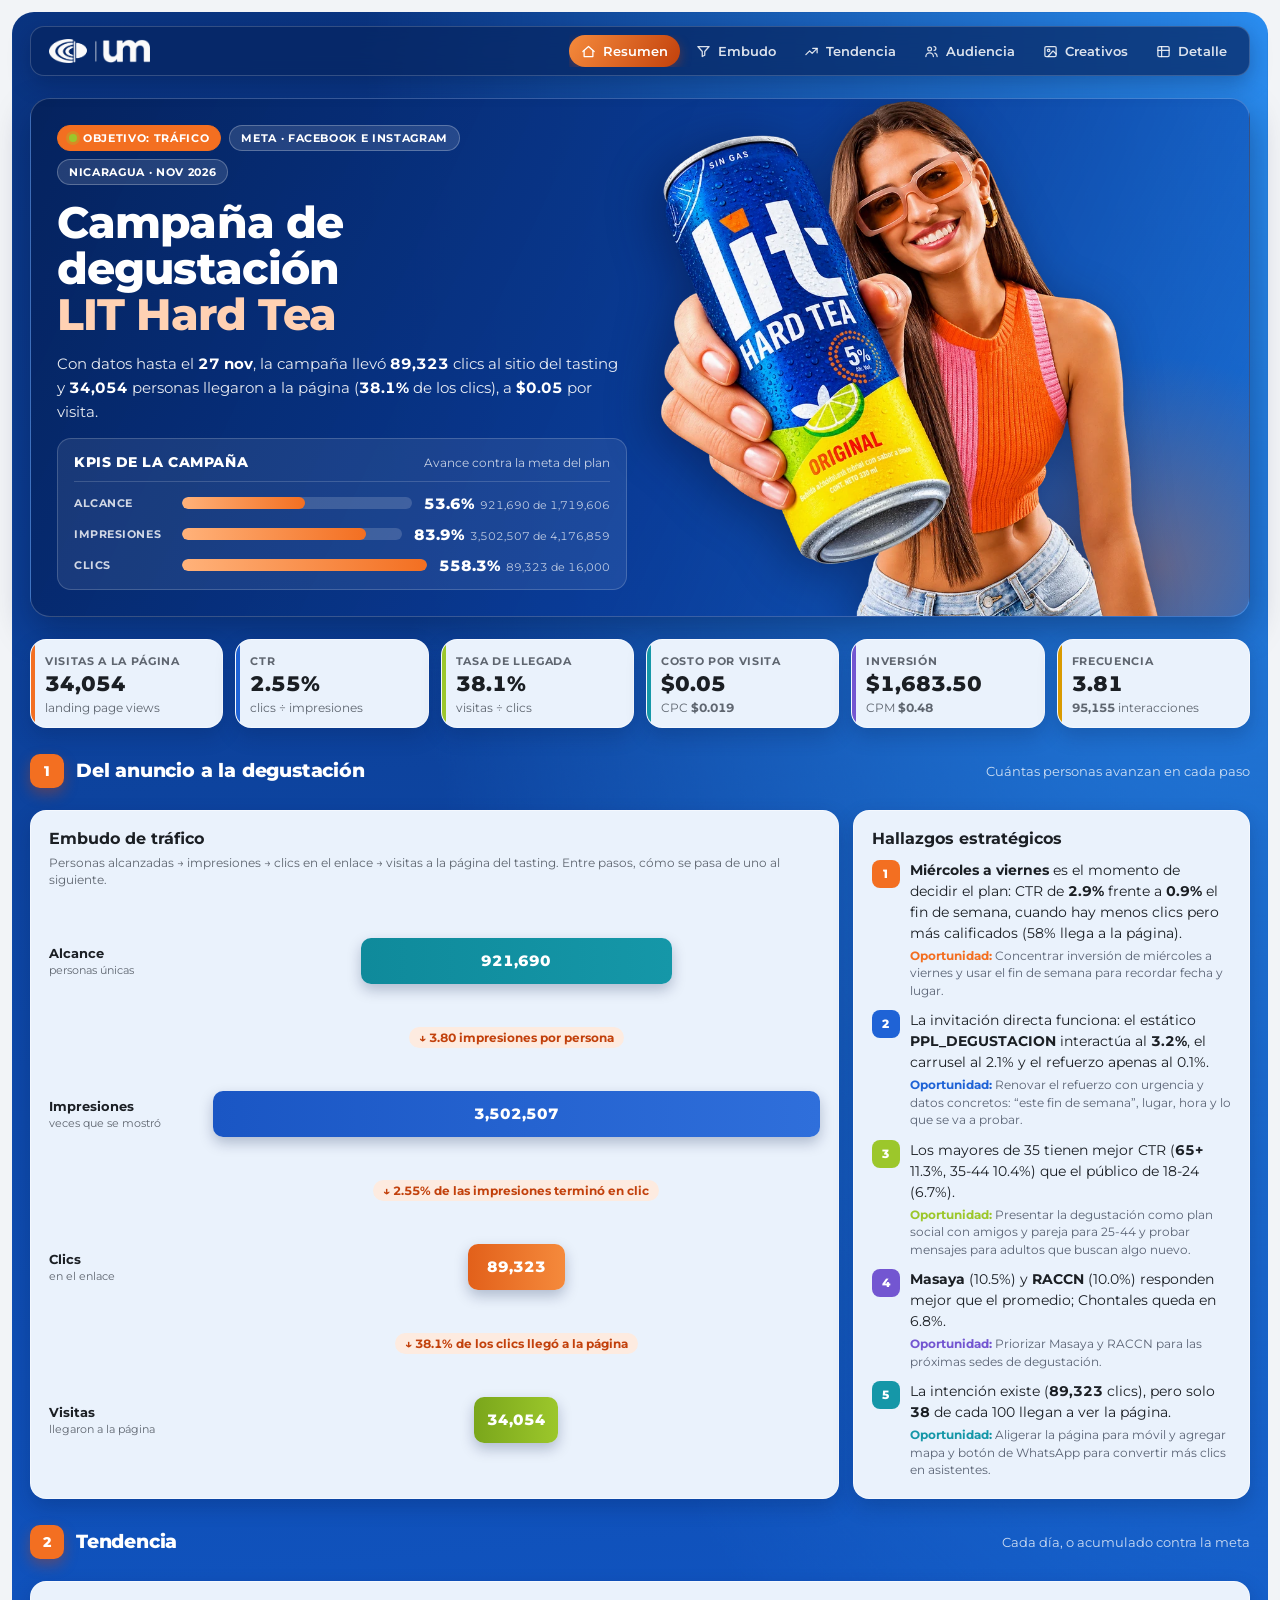
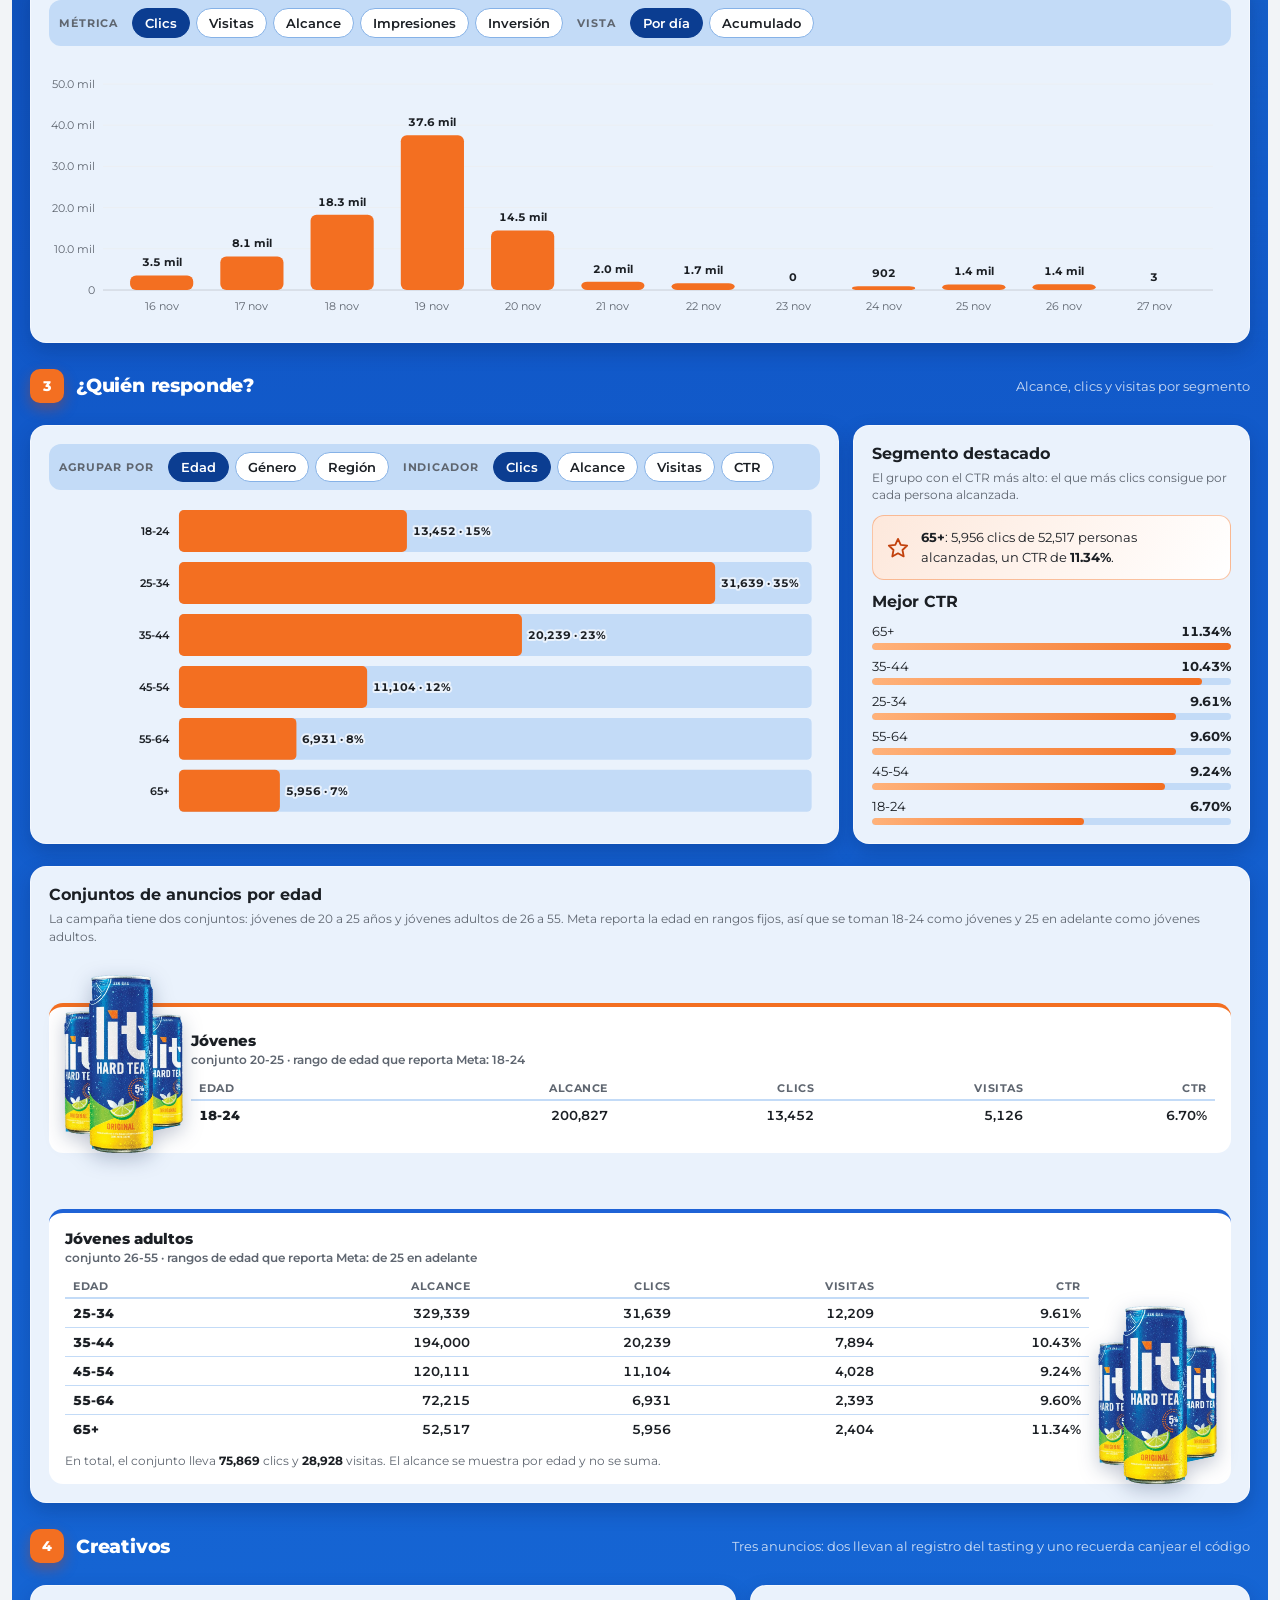
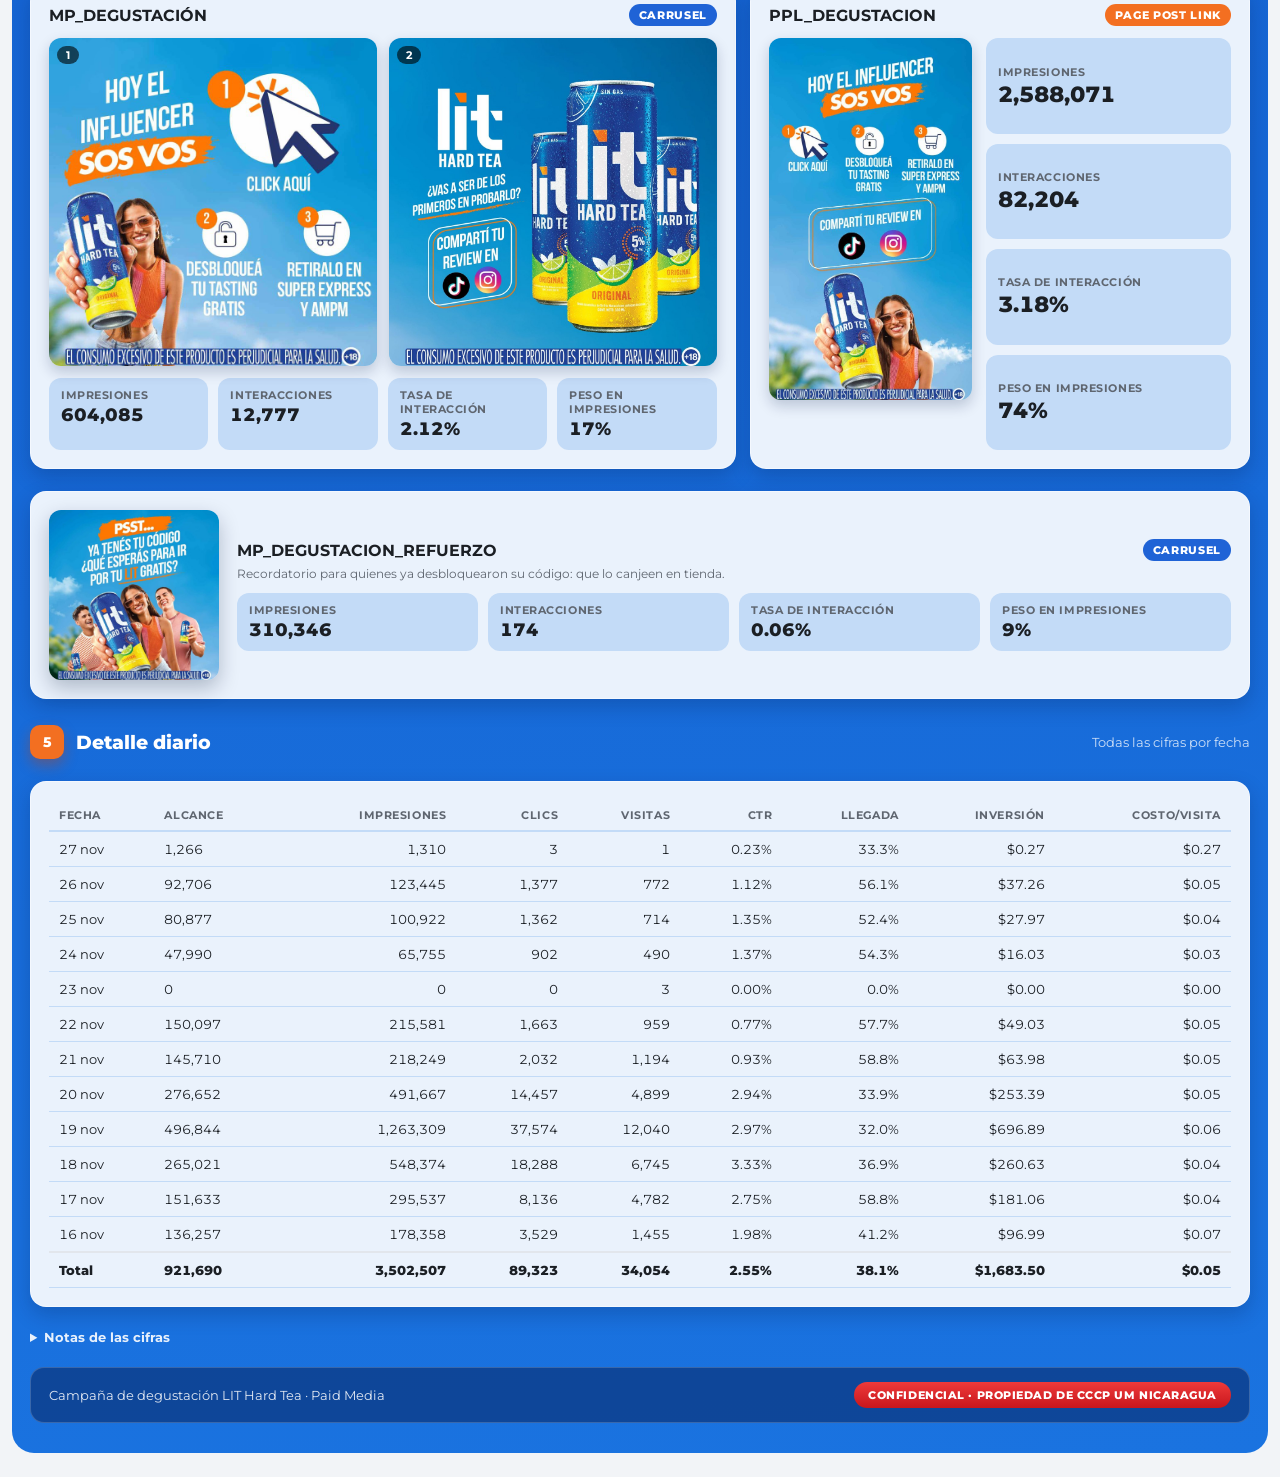
==== commit c0d26cef: "Hallazgos estratégicos para creatividad, pauta y momentos de consumo Co-Authored-By: Claude Opus 5.5" ====
--- a/degustacion/index.html
+++ b/degustacion/index.html
@@ -198,6 +198,7 @@
 .dg-chart .halo { paint-order: stroke; stroke: var(--dg-panel); stroke-width: 4px; stroke-linejoin: round; }
 .dg-tip { position: absolute; z-index: 4; pointer-events: none; background: var(--cds-surface-popover); border: 1px solid var(--cds-border); box-shadow: var(--cds-shadow-popover); border-radius: 8px; padding: 7px 10px; font-size: 12px; line-height: 1.45; white-space: nowrap; font-variant-numeric: tabular-nums; }
 .dg-funnel { display: flex; flex-direction: column; gap: 6px; }
+#card-embudo .dg-funnel { flex: 1 1 auto; justify-content: space-evenly; }
 .dg-step { display: grid; grid-template-columns: 150px minmax(0, 1fr); gap: 14px; align-items: center; }
 .dg-step-l { display: flex; flex-direction: column; gap: 2px; }
 .dg-step-l b { font-size: 13px; }
@@ -327,14 +328,8 @@
       <div class="dg-funnel" data-draw="embudo" data-source="embudo"></div>
     </section>
     <section class="dg-card g4" id="hallazgos">
-      <h3>Hallazgos clave</h3>
-      <ul class="dg-list">
-        <li style="--c: var(--dg-or)"><i>1</i><span>De cada 100 clics, <b data-draw="num" data-source="totales" data-field="visitas_100" data-row="0" data-fmt="int">—</b> llegan a ver la página cargada.</span></li>
-        <li style="--c: var(--dg-blue)"><i>2</i><span>El CTR es <b data-draw="num" data-source="totales" data-field="ctr" data-row="0" data-fmt="pct2">—</b>: <b data-draw="num" data-source="totales" data-field="clics_1000" data-row="0" data-fmt="dec2">—</b> clics por cada 1,000 impresiones.</span></li>
-        <li style="--c: var(--dg-lime)"><i>3</i><span>Los jóvenes adultos (25 años en adelante) suman <b data-draw="num" data-source="conjuntos" data-field="clics" data-where="conjunto=adultos" data-fmt="int">—</b> clics contra <b data-draw="num" data-source="conjuntos" data-field="clics" data-where="conjunto=jovenes" data-fmt="int">—</b> de los jóvenes (18-24), y cada una de sus edades tiene un CTR de entre <b data-draw="num" data-source="conjuntos" data-field="ctr_min" data-where="conjunto=adultos" data-fmt="pct2">—</b> y <b data-draw="num" data-source="conjuntos" data-field="ctr_max" data-where="conjunto=adultos" data-fmt="pct2">—</b>, contra <b data-draw="num" data-source="conjuntos" data-field="ctr_min" data-where="conjunto=jovenes" data-fmt="pct2">—</b> de 18-24.</span></li>
-        <li style="--c: var(--dg-purple)"><i>4</i><span>Managua aporta el <b data-draw="num" data-source="hallazgos" data-field="managua_clics" data-row="0" data-fmt="pct0">—</b> de los clics con el <b data-draw="num" data-source="hallazgos" data-field="managua_alcance" data-row="0" data-fmt="pct0">—</b> del alcance.</span></li>
-        <li style="--c: var(--dg-teal)"><i>5</i><span data-draw="num" data-source="hallazgos" data-field="meta_txt" data-row="0" data-fmt="text">—</span></li>
-      </ul>
+      <h3>Hallazgos estratégicos</h3>
+      <ul class="dg-list" data-draw="estrategia" data-source="aud"></ul>
     </section>
   </div>
 
@@ -662,6 +657,27 @@
   el.textContent = v === null || v === undefined || (typeof v === 'number' && !isFinite(v)) ? '—' : f(v);
 });
 
+dash.draw('estrategia', (el) => {
+  const g = (k) => { const d = dash.data(k); return d.status === 'ok' && Array.isArray(d.data) ? d.data : null; };
+  const dia = g('por_dia'), an = g('anuncios'), aud = g('aud'), tot = g('totales');
+  if (!dia || !an || !aud || !tot || !tot[0]) { el.replaceChildren(); return; }
+  const f = dg.fmt, P = (v) => f.pct1(v), hoy = new Date(Date.now() - 6 * 3600e3).toISOString().slice(0, 10);
+  const wd = (s) => new Date(String(s).slice(0, 10) + 'T12:00:00Z').getUTCDay(), ok = dia.filter((r) => String(r.fecha).slice(0, 10) < hoy && r.impresiones > 0);
+  const ag = (rs) => { const i = rs.reduce((s, r) => s + r.impresiones, 0), c = rs.reduce((s, r) => s + r.clics, 0), v = rs.reduce((s, r) => s + r.visitas, 0); return { ctr: i ? c / i : 0, lle: c ? v / c : 0 }; };
+  const mid = ag(ok.filter((r) => [3, 4, 5].includes(wd(r.fecha)))), fin = ag(ok.filter((r) => [6, 0].includes(wd(r.fecha))));
+  const t = tot[0], A = (n) => an.find((r) => r.anuncio === n) || {}, ppl = A('PPL_DEGUSTACION'), mp = A('MP_DEGUSTACIÓN'), ref = A('MP_DEGUSTACION_REFUERZO');
+  const ed = aud.filter((r) => r.dimension === 'Edad' && r.segmento !== 'Desconocido' && r.alcance >= 1000).sort((a, b) => b.ctr - a.ctr), j = aud.find((r) => r.dimension === 'Edad' && r.segmento === '18-24') || {};
+  const rg = aud.filter((r) => r.dimension === 'Región' && r.segmento !== 'Desconocido' && r.alcance >= 10000).sort((a, b) => b.ctr - a.ctr);
+  const it = [
+    ['var(--dg-or)', `<b>Miércoles a viernes</b> es el momento de decidir el plan: CTR de <b>${P(mid.ctr)}</b> frente a <b>${P(fin.ctr)}</b> el fin de semana, cuando hay menos clics pero más calificados (${f.pct0(fin.lle)} llega a la página).`, 'Concentrar inversión de miércoles a viernes y usar el fin de semana para recordar fecha y lugar.'],
+    ['var(--dg-blue)', `La invitación directa funciona: el estático <b>PPL_DEGUSTACION</b> interactúa al <b>${P(ppl.tasa || 0)}</b>, el carrusel al ${P(mp.tasa || 0)} y el refuerzo apenas al ${P(ref.tasa || 0)}.`, 'Renovar el refuerzo con urgencia y datos concretos: “este fin de semana”, lugar, hora y lo que se va a probar.'],
+    ['var(--dg-lime)', `Los mayores de 35 tienen mejor CTR (<b>${ed[0].segmento}</b> ${P(ed[0].ctr)}, ${ed[1].segmento} ${P(ed[1].ctr)}) que el público de 18-24 (${P(j.ctr || 0)}).`, 'Presentar la degustación como plan social con amigos y pareja para 25-44 y probar mensajes para adultos que buscan algo nuevo.'],
+    ['var(--dg-purple)', `<b>${rg[0].segmento}</b> (${P(rg[0].ctr)}) y <b>${rg[1].segmento}</b> (${P(rg[1].ctr)}) responden mejor que el promedio; ${rg[rg.length - 1].segmento} queda en ${P(rg[rg.length - 1].ctr)}.`, `Priorizar ${rg[0].segmento} y ${rg[1].segmento} para las próximas sedes de degustación.`],
+    ['var(--dg-teal)', `La intención existe (<b>${f.int(t.clics)}</b> clics), pero solo <b>${f.int(t.visitas_100)}</b> de cada 100 llegan a ver la página.`, 'Aligerar la página para móvil y agregar mapa y botón de WhatsApp para convertir más clics en asistentes.']
+  ];
+  el.innerHTML = it.map(([c, x, o], i) => `<li style="--c: ${c}"><i>${i + 1}</i><span>${x}<br><small style="display:block;margin-top:4px;color:var(--color-text-secondary, #5b6475)"><b style="color:${c}">Oportunidad:</b> ${o}</small></span></li>`).join('');
+});
+
 dash.draw('metas', (el) => {
   const d = dash.data('metas');
   if (d.status !== 'ok' || !d.data || !d.data.length) { el.replaceChildren(); return; }
